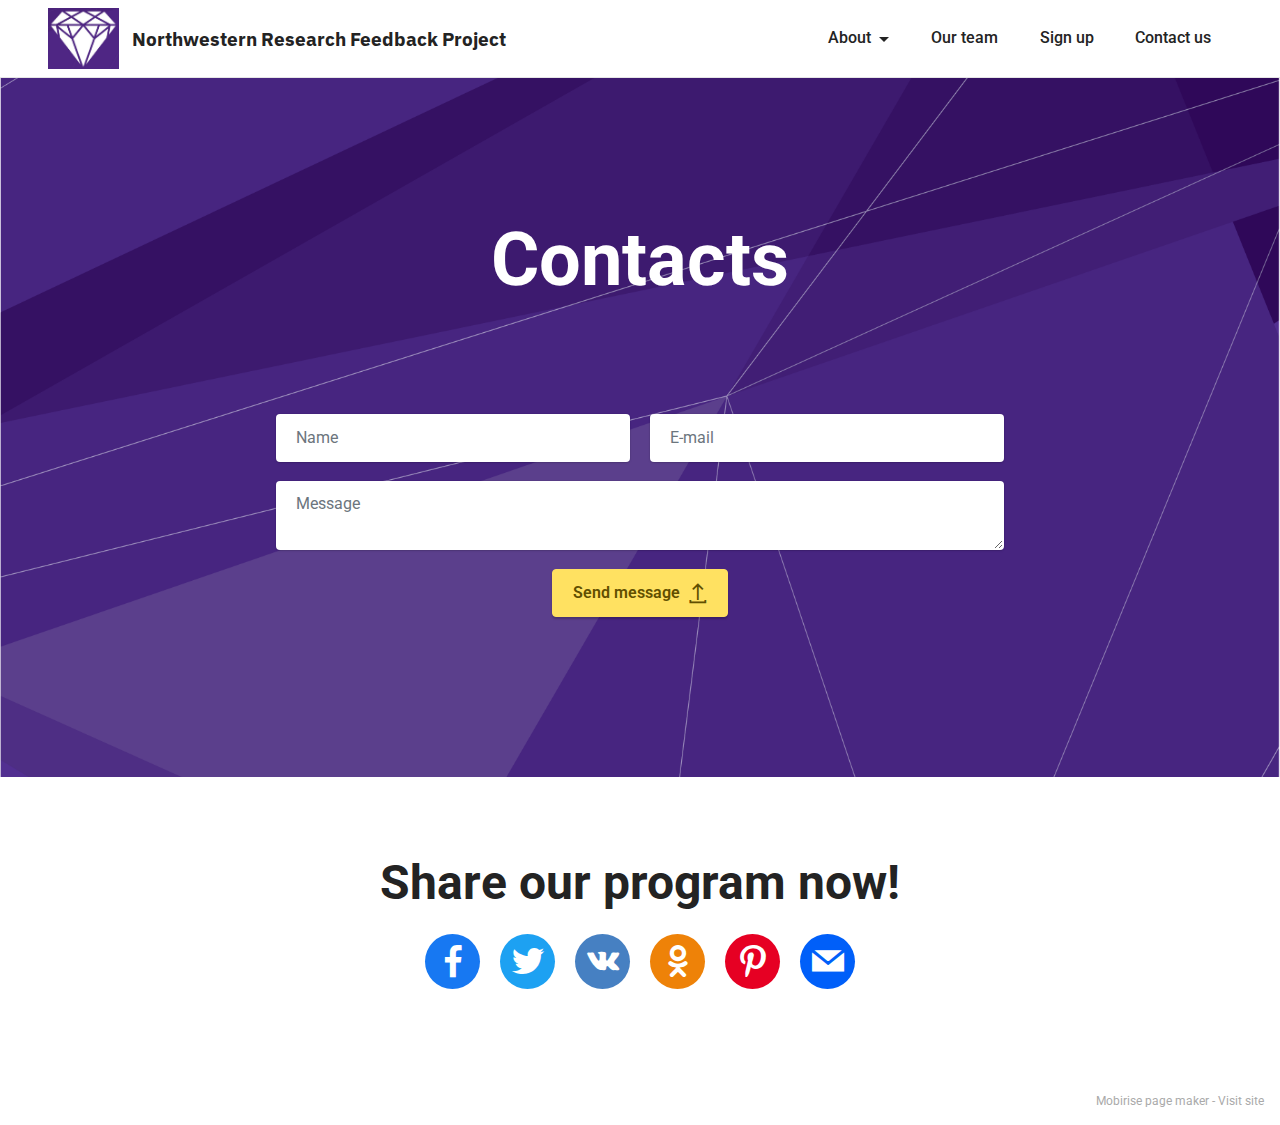
==== contact-us.html @ e2ebeac9 "Add files via upload" ====
<!DOCTYPE html>
<html  >
<head>
  <!-- Site made with Mobirise Website Builder v5.2.0, https://mobirise.com -->
  <meta charset="UTF-8">
  <meta http-equiv="X-UA-Compatible" content="IE=edge">
  <meta name="generator" content="Mobirise v5.2.0, mobirise.com">
  <meta name="viewport" content="width=device-width, initial-scale=1, minimum-scale=1">
  <link rel="shortcut icon" href="assets/images/logo-diamond.001-1.jpeg" type="image/x-icon">
  <meta name="description" content="">
  
  
  <title>Contact us</title>
  <link rel="stylesheet" href="assets/web/assets/mobirise-icons2/mobirise2.css">
  <link rel="stylesheet" href="assets/tether/tether.min.css">
  <link rel="stylesheet" href="assets/bootstrap/css/bootstrap.min.css">
  <link rel="stylesheet" href="assets/bootstrap/css/bootstrap-grid.min.css">
  <link rel="stylesheet" href="assets/bootstrap/css/bootstrap-reboot.min.css">
  <link rel="stylesheet" href="assets/formstyler/jquery.formstyler.css">
  <link rel="stylesheet" href="assets/formstyler/jquery.formstyler.theme.css">
  <link rel="stylesheet" href="assets/datepicker/jquery.datetimepicker.min.css">
  <link rel="stylesheet" href="assets/socicon/css/styles.css">
  <link rel="stylesheet" href="assets/dropdown/css/style.css">
  <link rel="stylesheet" href="assets/theme/css/style.css">
  <link rel="preload" as="style" href="assets/mobirise/css/mbr-additional.css"><link rel="stylesheet" href="assets/mobirise/css/mbr-additional.css" type="text/css">
  
  
  
  
</head>
<body>
  
  <section class="menu cid-sozj3Eqozd" once="menu" id="menu1-1z">
    
    <nav class="navbar navbar-dropdown navbar-fixed-top navbar-expand-lg">
        <div class="container-fluid">
            <div class="navbar-brand">
                <span class="navbar-logo">
                    <a href="https://www.kellogg.northwestern.edu">
                        <img src="assets/images/logo-diamond.001-1.jpeg" alt="Kellogg" style="height: 3.8rem;">
                    </a>
                </span>
                <span class="navbar-caption-wrap"><a class="navbar-caption text-black text-primary display-7" href="index.html">Northwestern Research Feedback Project</a></span>
            </div>
            <button class="navbar-toggler" type="button" data-toggle="collapse" data-target="#navbarSupportedContent" aria-controls="navbarNavAltMarkup" aria-expanded="false" aria-label="Toggle navigation">
                <div class="hamburger">
                    <span></span>
                    <span></span>
                    <span></span>
                    <span></span>
                </div>
            </button>
            <div class="collapse navbar-collapse" id="navbarSupportedContent">
                <ul class="navbar-nav nav-dropdown nav-right" data-app-modern-menu="true"><li class="nav-item dropdown"><a class="nav-link link text-black text-primary dropdown-toggle display-4" href="#" data-toggle="dropdown-submenu" aria-expanded="false">About</a><div class="dropdown-menu"><a class="text-black text-primary dropdown-item display-4" href="index.html#header1-f">Home</a><a class="text-black text-primary dropdown-item display-4" href="index.html#content5-11">Introduction</a><a class="text-black text-primary dropdown-item display-4" href="index.html#tabs1-1y">Process</a><a class="text-black text-primary dropdown-item display-4" href="index.html#tabs1-22">FAQ</a></div></li><li class="nav-item"><a class="nav-link link text-black text-primary display-4" href="our-team.html">Our team</a></li><li class="nav-item"><a class="nav-link link text-black text-primary display-4" href="sign-up.html">Sign up</a></li><li class="nav-item"><a class="nav-link link text-black text-primary display-4" href="contact-us.html">Contact us</a></li></ul>
                
                
            </div>
        </div>
    </nav>

</section>

<section class="form5 cid-soyIowd2Qf" id="form5-1l">
    
    
    <div class="container">
        <div class="mbr-section-head">
            <h3 class="mbr-section-title mbr-fonts-style align-center mb-0 display-1">
                <strong>Contacts</strong><br><strong><br></strong>
            </h3>
            
        </div>
        <div class="row justify-content-center mt-4">
            <div class="col-lg-8 mx-auto mbr-form" data-form-type="formoid">
                <form action="https://mobirise.eu/" method="POST" class="mbr-form form-with-styler" data-form-title="Form Name"><input type="hidden" name="email" data-form-email="true" value="sHZZ9jGYTV1Y4t3qVfKH7u1YfoR6ZoZotSjtbIDBiedDQyZrdEv8utjwn7VPmaROSAnklzRy0eVGuCz77WE2vBfJGl4w+EKoAMxcYiczgdNCw5peE37GXX2g05KUhTSC">
                    <div class="">
                        <div hidden="hidden" data-form-alert="" class="alert alert-success col-12">Thanks for filling out
                            the form!</div>
                        <div hidden="hidden" data-form-alert-danger="" class="alert alert-danger col-12">Oops...! some
                            problem!</div>
                    </div>
                    <div class="dragArea row">
                        <div class="col-md col-sm-12 form-group" data-for="name">
                            <input type="text" name="name" placeholder="Name" data-form-field="name" class="form-control" value="" id="name-form5-1l">
                        </div>
                        <div class="col-md col-sm-12 form-group" data-for="email">
                            <input type="email" name="email" placeholder="E-mail" data-form-field="email" class="form-control" value="" id="email-form5-1l">
                        </div>
                        
                        <div class="col-12 form-group" data-for="textarea">
                            <textarea name="textarea" placeholder="Message" data-form-field="textarea" class="form-control" id="textarea-form5-1l"></textarea>
                        </div>
                        <div class="col-lg-12 col-md-12 col-sm-12 align-center mbr-section-btn"><button type="submit" class="btn btn-warning display-4"><span class="mobi-mbri mobi-mbri-upload mbr-iconfont mbr-iconfont-btn"></span>Send message</button></div>
                    </div>
                </form>
            </div>
        </div>
    </div>
</section>

<section class="social1 cid-soyLeR3JM5" id="share1-1q">
    
    
    

    <div class="container">
        <div class="media-container-row">
            <div class="col-12">
                <h3 class="mbr-section-title mb-3 align-center mbr-fonts-style display-2">
                    <strong>Share our program now!</strong></h3>
                <div>
                    <div class="mbr-social-likes align-center">
                        <span class="btn btn-social socicon-bg-facebook facebook m-2">
                            <i class="socicon socicon-facebook"></i>
                        </span>
                        <span class="btn btn-social twitter socicon-bg-twitter m-2">
                            <i class="socicon socicon-twitter"></i>
                        </span>
                        <span class="btn btn-social vkontakte socicon-bg-vkontakte m-2">
                            <i class="socicon socicon-vkontakte"></i>
                        </span>
                        <span class="btn btn-social odnoklassniki socicon-bg-odnoklassniki m-2">
                            <i class="socicon socicon-odnoklassniki"></i>
                        </span>
                        <span class="btn btn-social pinterest socicon-bg-pinterest m-2">
                            <i class="socicon socicon-pinterest"></i>
                        </span>
                        <span class="btn btn-social mailru socicon-bg-mail m-2">
                            <i class="socicon socicon-mail"></i>
                        </span>
                    </div>
                </div>
            </div>
        </div>
    </div>
</section><section style="background-color: #fff; font-family: -apple-system, BlinkMacSystemFont, 'Segoe UI', 'Roboto', 'Helvetica Neue', Arial, sans-serif; color:#aaa; font-size:12px; padding: 0; align-items: center; display: flex;"><a href="https://mobirise.site/x" style="flex: 1 1; height: 3rem; padding-left: 1rem;"></a><p style="flex: 0 0 auto; margin:0; padding-right:1rem;">Mobirise page maker - <a href="https://mobirise.site/p" style="color:#aaa;">Visit site</a></p></section><script src="assets/web/assets/jquery/jquery.min.js"></script>  <script src="assets/popper/popper.min.js"></script>  <script src="assets/tether/tether.min.js"></script>  <script src="assets/bootstrap/js/bootstrap.min.js"></script>  <script src="assets/smoothscroll/smooth-scroll.js"></script>  <script src="assets/formstyler/jquery.formstyler.js"></script>  <script src="assets/formstyler/jquery.formstyler.min.js"></script>  <script src="assets/datepicker/jquery.datetimepicker.full.js"></script>  <script src="assets/sociallikes/social-likes.js"></script>  <script src="assets/dropdown/js/nav-dropdown.js"></script>  <script src="assets/dropdown/js/navbar-dropdown.js"></script>  <script src="assets/touchswipe/jquery.touch-swipe.min.js"></script>  <script src="assets/theme/js/script.js"></script>  <script src="assets/formoid/formoid.min.js"></script>  
  
  
</body>
</html>
---- assets/web/assets/mobirise-icons2/mobirise2.css ----
@font-face {
  font-family: 'Moririse2';
  font-display: swap;
  src:  url('mobirise2.eot?f2bix4');
  src:  url('mobirise2.eot?f2bix4#iefix') format('embedded-opentype'),
    url('mobirise2.ttf?f2bix4') format('truetype'),
    url('mobirise2.woff?f2bix4') format('woff'),
    url('mobirise2.svg?f2bix4#mobirise2') format('svg');
  font-weight: normal;
  font-style: normal;
}

[class^="mobi-"], [class*=" mobi-"] {
  /* use !important to prevent issues with browser extensions that change fonts */
  font-family: 'Moririse2' !important;
  speak: none;
  font-style: normal;
  font-weight: normal;
  font-variant: normal;
  text-transform: none;
  line-height: 1;

  /* Better Font Rendering =========== */
  -webkit-font-smoothing: antialiased;
  -moz-osx-font-smoothing: grayscale;
}

.mobi-mbri-add-submenu:before {
  content: "\e900";
}
.mobi-mbri-alert:before {
  content: "\e901";
}
.mobi-mbri-align-center:before {
  content: "\e902";
}
.mobi-mbri-align-justify:before {
  content: "\e903";
}
.mobi-mbri-align-left:before {
  content: "\e904";
}
.mobi-mbri-align-right:before {
  content: "\e905";
}
.mobi-mbri-android:before {
  content: "\e906";
}
.mobi-mbri-apple:before {
  content: "\e907";
}
.mobi-mbri-arrow-down:before {
  content: "\e908";
}
.mobi-mbri-arrow-next:before {
  content: "\e909";
}
.mobi-mbri-arrow-prev:before {
  content: "\e90a";
}
.mobi-mbri-arrow-up:before {
  content: "\e90b";
}
.mobi-mbri-bold:before {
  content: "\e90c";
}
.mobi-mbri-bookmark:before {
  content: "\e90d";
}
.mobi-mbri-bootstrap:before {
  content: "\e90e";
}
.mobi-mbri-briefcase:before {
  content: "\e90f";
}
.mobi-mbri-browse:before {
  content: "\e910";
}
.mobi-mbri-bulleted-list:before {
  content: "\e911";
}
.mobi-mbri-calendar:before {
  content: "\e912";
}
.mobi-mbri-camera:before {
  content: "\e913";
}
.mobi-mbri-cart-add:before {
  content: "\e914";
}
.mobi-mbri-cart-full:before {
  content: "\e915";
}
.mobi-mbri-cash:before {
  content: "\e916";
}
.mobi-mbri-change-style:before {
  content: "\e917";
}
.mobi-mbri-chat:before {
  content: "\e918";
}
.mobi-mbri-clock:before {
  content: "\e919";
}
.mobi-mbri-close:before {
  content: "\e91a";
}
.mobi-mbri-cloud:before {
  content: "\e91b";
}
.mobi-mbri-code:before {
  content: "\e91c";
}
.mobi-mbri-contact-form:before {
  content: "\e91d";
}
.mobi-mbri-credit-card:before {
  content: "\e91e";
}
.mobi-mbri-cursor-click:before {
  content: "\e91f";
}
.mobi-mbri-cust-feedback:before {
  content: "\e920";
}
.mobi-mbri-database:before {
  content: "\e921";
}
.mobi-mbri-delivery:before {
  content: "\e922";
}
.mobi-mbri-desktop:before {
  content: "\e923";
}
.mobi-mbri-devices:before {
  content: "\e924";
}
.mobi-mbri-down:before {
  content: "\e925";
}
.mobi-mbri-download-2:before {
  content: "\e926";
}
.mobi-mbri-download:before {
  content: "\e927";
}
.mobi-mbri-drag-n-drop-2:before {
  content: "\e928";
}
.mobi-mbri-drag-n-drop:before {
  content: "\e929";
}
.mobi-mbri-edit-2:before {
  content: "\e92a";
}
.mobi-mbri-edit:before {
  content: "\e92b";
}
.mobi-mbri-error:before {
  content: "\e92c";
}
.mobi-mbri-extension:before {
  content: "\e92d";
}
.mobi-mbri-features:before {
  content: "\e92e";
}
.mobi-mbri-file:before {
  content: "\e92f";
}
.mobi-mbri-flag:before {
  content: "\e930";
}
.mobi-mbri-folder:before {
  content: "\e931";
}
.mobi-mbri-gift:before {
  content: "\e932";
}
.mobi-mbri-github:before {
  content: "\e933";
}
.mobi-mbri-globe-2:before {
  content: "\e934";
}
.mobi-mbri-globe:before {
  content: "\e935";
}
.mobi-mbri-growing-chart:before {
  content: "\e936";
}
.mobi-mbri-hearth:before {
  content: "\e937";
}
.mobi-mbri-help:before {
  content: "\e938";
}
.mobi-mbri-home:before {
  content: "\e939";
}
.mobi-mbri-hot-cup:before {
  content: "\e93a";
}
.mobi-mbri-idea:before {
  content: "\e93b";
}
.mobi-mbri-image-gallery:before {
  content: "\e93c";
}
.mobi-mbri-image-slider:before {
  content: "\e93d";
}
.mobi-mbri-info:before {
  content: "\e93e";
}
.mobi-mbri-italic:before {
  content: "\e93f";
}
.mobi-mbri-key:before {
  content: "\e940";
}
.mobi-mbri-laptop:before {
  content: "\e941";
}
.mobi-mbri-layers:before {
  content: "\e942";
}
.mobi-mbri-left-right:before {
  content: "\e943";
}
.mobi-mbri-left:before {
  content: "\e944";
}
.mobi-mbri-letter:before {
  content: "\e945";
}
.mobi-mbri-like:before {
  content: "\e946";
}
.mobi-mbri-link:before {
  content: "\e947";
}
.mobi-mbri-lock:before {
  content: "\e948";
}
.mobi-mbri-login:before {
  content: "\e949";
}
.mobi-mbri-logout:before {
  content: "\e94a";
}
.mobi-mbri-magic-stick:before {
  content: "\e94b";
}
.mobi-mbri-map-pin:before {
  content: "\e94c";
}
.mobi-mbri-menu:before {
  content: "\e94d";
}
.mobi-mbri-mobile-2:before {
  content: "\e94e";
}
.mobi-mbri-mobile-horizontal:before {
  content: "\e94f";
}
.mobi-mbri-mobile:before {
  content: "\e950";
}
.mobi-mbri-mobirise:before {
  content: "\e951";
}
.mobi-mbri-more-horizontal:before {
  content: "\e952";
}
.mobi-mbri-more-vertical:before {
  content: "\e953";
}
.mobi-mbri-music:before {
  content: "\e954";
}
.mobi-mbri-new-file:before {
  content: "\e955";
}
.mobi-mbri-numbered-list:before {
  content: "\e956";
}
.mobi-mbri-opened-folder:before {
  content: "\e957";
}
.mobi-mbri-pages:before {
  content: "\e958";
}
.mobi-mbri-paper-plane:before {
  content: "\e959";
}
.mobi-mbri-paperclip:before {
  content: "\e95a";
}
.mobi-mbri-phone:before {
  content: "\e95b";
}
.mobi-mbri-photo:before {
  content: "\e95c";
}
.mobi-mbri-photos:before {
  content: "\e95d";
}
.mobi-mbri-pin:before {
  content: "\e95e";
}
.mobi-mbri-play:before {
  content: "\e95f";
}
.mobi-mbri-plus:before {
  content: "\e960";
}
.mobi-mbri-preview:before {
  content: "\e961";
}
.mobi-mbri-print:before {
  content: "\e962";
}
.mobi-mbri-protect:before {
  content: "\e963";
}
.mobi-mbri-question:before {
  content: "\e964";
}
.mobi-mbri-quote-left:before {
  content: "\e965";
}
.mobi-mbri-quote-right:before {
  content: "\e966";
}
.mobi-mbri-redo:before {
  content: "\e967";
}
.mobi-mbri-refresh:before {
  content: "\e968";
}
.mobi-mbri-responsive-2:before {
  content: "\e969";
}
.mobi-mbri-responsive:before {
  content: "\e96a";
}
.mobi-mbri-right:before {
  content: "\e96b";
}
.mobi-mbri-rocket:before {
  content: "\e96c";
}
.mobi-mbri-sad-face:before {
  content: "\e96d";
}
.mobi-mbri-sale:before {
  content: "\e96e";
}
.mobi-mbri-save:before {
  content: "\e96f";
}
.mobi-mbri-search:before {
  content: "\e970";
}
.mobi-mbri-setting-2:before {
  content: "\e971";
}
.mobi-mbri-setting-3:before {
  content: "\e972";
}
.mobi-mbri-setting:before {
  content: "\e973";
}
.mobi-mbri-share:before {
  content: "\e974";
}
.mobi-mbri-shopping-bag:before {
  content: "\e975";
}
.mobi-mbri-shopping-basket:before {
  content: "\e976";
}
.mobi-mbri-shopping-cart:before {
  content: "\e977";
}
.mobi-mbri-sites:before {
  content: "\e978";
}
.mobi-mbri-smile-face:before {
  content: "\e979";
}
.mobi-mbri-speed:before {
  content: "\e97a";
}
.mobi-mbri-star:before {
  content: "\e97b";
}
.mobi-mbri-success:before {
  content: "\e97c";
}
.mobi-mbri-sun:before {
  content: "\e97d";
}
.mobi-mbri-sun2:before {
  content: "\e97e";
}
.mobi-mbri-tablet-vertical:before {
  content: "\e97f";
}
.mobi-mbri-tablet:before {
  content: "\e980";
}
.mobi-mbri-target:before {
  content: "\e981";
}
.mobi-mbri-timer:before {
  content: "\e982";
}
.mobi-mbri-to-ftp:before {
  content: "\e983";
}
.mobi-mbri-to-local-drive:before {
  content: "\e984";
}
.mobi-mbri-touch-swipe:before {
  content: "\e985";
}
.mobi-mbri-touch:before {
  content: "\e986";
}
.mobi-mbri-trash:before {
  content: "\e987";
}
.mobi-mbri-underline:before {
  content: "\e988";
}
.mobi-mbri-undo:before {
  content: "\e989";
}
.mobi-mbri-unlink:before {
  content: "\e98a";
}
.mobi-mbri-unlock:before {
  content: "\e98b";
}
.mobi-mbri-up-down:before {
  content: "\e98c";
}
.mobi-mbri-up:before {
  content: "\e98d";
}
.mobi-mbri-update:before {
  content: "\e98e";
}
.mobi-mbri-upload-2:before {
  content: "\e98f";
}
.mobi-mbri-upload:before {
  content: "\e990";
}
.mobi-mbri-user-2:before {
  content: "\e991";
}
.mobi-mbri-user:before {
  content: "\e992";
}
.mobi-mbri-users:before {
  content: "\e993";
}
.mobi-mbri-video-play:before {
  content: "\e994";
}
.mobi-mbri-video:before {
  content: "\e995";
}
.mobi-mbri-watch:before {
  content: "\e996";
}
.mobi-mbri-website-theme-2:before {
  content: "\e997";
}
.mobi-mbri-website-theme:before {
  content: "\e998";
}
.mobi-mbri-wifi:before {
  content: "\e999";
}
.mobi-mbri-windows:before {
  content: "\e99a";
}
.mobi-mbri-zoom-in:before {
  content: "\e99b";
}
.mobi-mbri-zoom-out:before {
  content: "\e99c";
}
---- assets/socicon/css/styles.css ----
@charset "UTF-8";

@font-face {
  font-family: 'Socicon';
  src:  url('../fonts/socicon.eot');
  src:  url('../fonts/socicon.eot?#iefix') format('embedded-opentype'),
    url('../fonts/socicon.woff2') format('woff2'),
    url('../fonts/socicon.ttf') format('truetype'),
    url('../fonts/socicon.woff') format('woff'),
    url('../fonts/socicon.svg#socicon') format('svg');
  font-weight: normal;
  font-style: normal;
}

[data-icon]:before {
  font-family: "socicon" !important;
  content: attr(data-icon);
  font-style: normal !important;
  font-weight: normal !important;
  font-variant: normal !important;
  text-transform: none !important;
  speak: none;
  line-height: 1;
  -webkit-font-smoothing: antialiased;
  -moz-osx-font-smoothing: grayscale;
}

[class^="socicon-"], [class*=" socicon-"] {
  /* use !important to prevent issues with browser extensions that change fonts */
  font-family: 'Socicon' !important;
  speak: none;
  font-style: normal;
  font-weight: normal;
  font-variant: normal;
  text-transform: none;
  line-height: 1;

  /* Better Font Rendering =========== */
  -webkit-font-smoothing: antialiased;
  -moz-osx-font-smoothing: grayscale;
}

.socicon-eitaa:before {
  content: "\e97c";
}
.socicon-soroush:before {
  content: "\e97d";
}
.socicon-bale:before {
  content: "\e97e";
}
.socicon-zazzle:before {
  content: "\e97b";
}
.socicon-society6:before {
  content: "\e97a";
}
.socicon-redbubble:before {
  content: "\e979";
}
.socicon-avvo:before {
  content: "\e978";
}
.socicon-stitcher:before {
  content: "\e977";
}
.socicon-googlehangouts:before {
  content: "\e974";
}
.socicon-dlive:before {
  content: "\e975";
}
.socicon-vsco:before {
  content: "\e976";
}
.socicon-flipboard:before {
  content: "\e973";
}
.socicon-ubuntu:before {
  content: "\e958";
}
.socicon-artstation:before {
  content: "\e959";
}
.socicon-invision:before {
  content: "\e95a";
}
.socicon-torial:before {
  content: "\e95b";
}
.socicon-collectorz:before {
  content: "\e95c";
}
.socicon-seenthis:before {
  content: "\e95d";
}
.socicon-googleplaymusic:before {
  content: "\e95e";
}
.socicon-debian:before {
  content: "\e95f";
}
.socicon-filmfreeway:before {
  content: "\e960";
}
.socicon-gnome:before {
  content: "\e961";
}
.socicon-itchio:before {
  content: "\e962";
}
.socicon-jamendo:before {
  content: "\e963";
}
.socicon-mix:before {
  content: "\e964";
}
.socicon-sharepoint:before {
  content: "\e965";
}
.socicon-tinder:before {
  content: "\e966";
}
.socicon-windguru:before {
  content: "\e967";
}
.socicon-cdbaby:before {
  content: "\e968";
}
.socicon-elementaryos:before {
  content: "\e969";
}
.socicon-stage32:before {
  content: "\e96a";
}
.socicon-tiktok:before {
  content: "\e96b";
}
.socicon-gitter:before {
  content: "\e96c";
}
.socicon-letterboxd:before {
  content: "\e96d";
}
.socicon-threema:before {
  content: "\e96e";
}
.socicon-splice:before {
  content: "\e96f";
}
.socicon-metapop:before {
  content: "\e970";
}
.socicon-naver:before {
  content: "\e971";
}
.socicon-remote:before {
  content: "\e972";
}
.socicon-internet:before {
  content: "\e957";
}
.socicon-moddb:before {
  content: "\e94b";
}
.socicon-indiedb:before {
  content: "\e94c";
}
.socicon-traxsource:before {
  content: "\e94d";
}
.socicon-gamefor:before {
  content: "\e94e";
}
.socicon-pixiv:before {
  content: "\e94f";
}
.socicon-myanimelist:before {
  content: "\e950";
}
.socicon-blackberry:before {
  content: "\e951";
}
.socicon-wickr:before {
  content: "\e952";
}
.socicon-spip:before {
  content: "\e953";
}
.socicon-napster:before {
  content: "\e954";
}
.socicon-beatport:before {
  content: "\e955";
}
.socicon-hackerone:before {
  content: "\e956";
}
.socicon-hackernews:before {
  content: "\e946";
}
.socicon-smashwords:before {
  content: "\e947";
}
.socicon-kobo:before {
  content: "\e948";
}
.socicon-bookbub:before {
  content: "\e949";
}
.socicon-mailru:before {
  content: "\e94a";
}
.socicon-gitlab:before {
  content: "\e945";
}
.socicon-instructables:before {
  content: "\e944";
}
.socicon-portfolio:before {
  content: "\e943";
}
.socicon-codered:before {
  content: "\e940";
}
.socicon-origin:before {
  content: "\e941";
}
.socicon-nextdoor:before {
  content: "\e942";
}
.socicon-udemy:before {
  content: "\e93f";
}
.socicon-livemaster:before {
  content: "\e93e";
}
.socicon-crunchbase:before {
  content: "\e93b";
}
.socicon-homefy:before {
  content: "\e93c";
}
.socicon-calendly:before {
  content: "\e93d";
}
.socicon-realtor:before {
  content: "\e90f";
}
.socicon-tidal:before {
  content: "\e910";
}
.socicon-qobuz:before {
  content: "\e911";
}
.socicon-natgeo:before {
  content: "\e912";
}
.socicon-mastodon:before {
  content: "\e913";
}
.socicon-unsplash:before {
  content: "\e914";
}
.socicon-homeadvisor:before {
  content: "\e915";
}
.socicon-angieslist:before {
  content: "\e916";
}
.socicon-codepen:before {
  content: "\e917";
}
.socicon-slack:before {
  content: "\e918";
}
.socicon-openaigym:before {
  content: "\e919";
}
.socicon-logmein:before {
  content: "\e91a";
}
.socicon-fiverr:before {
  content: "\e91b";
}
.socicon-gotomeeting:before {
  content: "\e91c";
}
.socicon-aliexpress:before {
  content: "\e91d";
}
.socicon-guru:before {
  content: "\e91e";
}
.socicon-appstore:before {
  content: "\e91f";
}
.socicon-homes:before {
  content: "\e920";
}
.socicon-zoom:before {
  content: "\e921";
}
.socicon-alibaba:before {
  content: "\e922";
}
.socicon-craigslist:before {
  content: "\e923";
}
.socicon-wix:before {
  content: "\e924";
}
.socicon-redfin:before {
  content: "\e925";
}
.socicon-googlecalendar:before {
  content: "\e926";
}
.socicon-shopify:before {
  content: "\e927";
}
.socicon-freelancer:before {
  content: "\e928";
}
.socicon-seedrs:before {
  content: "\e929";
}
.socicon-bing:before {
  content: "\e92a";
}
.socicon-doodle:before {
  content: "\e92b";
}
.socicon-bonanza:before {
  content: "\e92c";
}
.socicon-squarespace:before {
  content: "\e92d";
}
.socicon-toptal:before {
  content: "\e92e";
}
.socicon-gust:before {
  content: "\e92f";
}
.socicon-ask:before {
  content: "\e930";
}
.socicon-trulia:before {
  content: "\e931";
}
.socicon-loomly:before {
  content: "\e932";
}
.socicon-ghost:before {
  content: "\e933";
}
.socicon-upwork:before {
  content: "\e934";
}
.socicon-fundable:before {
  content: "\e935";
}
.socicon-booking:before {
  content: "\e936";
}
.socicon-googlemaps:before {
  content: "\e937";
}
.socicon-zillow:before {
  content: "\e938";
}
.socicon-niconico:before {
  content: "\e939";
}
.socicon-toneden:before {
  content: "\e93a";
}
.socicon-augment:before {
  content: "\e908";
}
.socicon-bitbucket:before {
  content: "\e909";
}
.socicon-fyuse:before {
  content: "\e90a";
}
.socicon-yt-gaming:before {
  content: "\e90b";
}
.socicon-sketchfab:before {
  content: "\e90c";
}
.socicon-mobcrush:before {
  content: "\e90d";
}
.socicon-microsoft:before {
  content: "\e90e";
}
.socicon-pandora:before {
  content: "\e907";
}
.socicon-messenger:before {
  content: "\e906";
}
.socicon-gamewisp:before {
  content: "\e905";
}
.socicon-bloglovin:before {
  content: "\e904";
}
.socicon-tunein:before {
  content: "\e903";
}
.socicon-gamejolt:before {
  content: "\e901";
}
.socicon-trello:before {
  content: "\e902";
}
.socicon-spreadshirt:before {
  content: "\e900";
}
.socicon-500px:before {
  content: "\e000";
}
.socicon-8tracks:before {
  content: "\e001";
}
.socicon-airbnb:before {
  content: "\e002";
}
.socicon-alliance:before {
  content: "\e003";
}
.socicon-amazon:before {
  content: "\e004";
}
.socicon-amplement:before {
  content: "\e005";
}
.socicon-android:before {
  content: "\e006";
}
.socicon-angellist:before {
  content: "\e007";
}
.socicon-apple:before {
  content: "\e008";
}
.socicon-appnet:before {
  content: "\e009";
}
.socicon-baidu:before {
  content: "\e00a";
}
.socicon-bandcamp:before {
  content: "\e00b";
}
.socicon-battlenet:before {
  content: "\e00c";
}
.socicon-mixer:before {
  content: "\e00d";
}
.socicon-bebee:before {
  content: "\e00e";
}
.socicon-bebo:before {
  content: "\e00f";
}
.socicon-behance:before {
  content: "\e010";
}
.socicon-blizzard:before {
  content: "\e011";
}
.socicon-blogger:before {
  content: "\e012";
}
.socicon-buffer:before {
  content: "\e013";
}
.socicon-chrome:before {
  content: "\e014";
}
.socicon-coderwall:before {
  content: "\e015";
}
.socicon-curse:before {
  content: "\e016";
}
.socicon-dailymotion:before {
  content: "\e017";
}
.socicon-deezer:before {
  content: "\e018";
}
.socicon-delicious:before {
  content: "\e019";
}
.socicon-deviantart:before {
  content: "\e01a";
}
.socicon-diablo:before {
  content: "\e01b";
}
.socicon-digg:before {
  content: "\e01c";
}
.socicon-discord:before {
  content: "\e01d";
}
.socicon-disqus:before {
  content: "\e01e";
}
.socicon-douban:before {
  content: "\e01f";
}
.socicon-draugiem:before {
  content: "\e020";
}
.socicon-dribbble:before {
  content: "\e021";
}
.socicon-drupal:before {
  content: "\e022";
}
.socicon-ebay:before {
  content: "\e023";
}
.socicon-ello:before {
  content: "\e024";
}
.socicon-endomodo:before {
  content: "\e025";
}
.socicon-envato:before {
  content: "\e026";
}
.socicon-etsy:before {
  content: "\e027";
}
.socicon-facebook:before {
  content: "\e028";
}
.socicon-feedburner:before {
  content: "\e029";
}
.socicon-filmweb:before {
  content: "\e02a";
}
.socicon-firefox:before {
  content: "\e02b";
}
.socicon-flattr:before {
  content: "\e02c";
}
.socicon-flickr:before {
  content: "\e02d";
}
.socicon-formulr:before {
  content: "\e02e";
}
.socicon-forrst:before {
  content: "\e02f";
}
.socicon-foursquare:before {
  content: "\e030";
}
.socicon-friendfeed:before {
  content: "\e031";
}
.socicon-github:before {
  content: "\e032";
}
.socicon-goodreads:before {
  content: "\e033";
}
.socicon-google:before {
  content: "\e034";
}
.socicon-googlescholar:before {
  content: "\e035";
}
.socicon-googlegroups:before {
  content: "\e036";
}
.socicon-googlephotos:before {
  content: "\e037";
}
.socicon-googleplus:before {
  content: "\e038";
}
.socicon-grooveshark:before {
  content: "\e039";
}
.socicon-hackerrank:before {
  content: "\e03a";
}
.socicon-hearthstone:before {
  content: "\e03b";
}
.socicon-hellocoton:before {
  content: "\e03c";
}
.socicon-heroes:before {
  content: "\e03d";
}
.socicon-smashcast:before {
  content: "\e03e";
}
.socicon-horde:before {
  content: "\e03f";
}
.socicon-houzz:before {
  content: "\e040";
}
.socicon-icq:before {
  content: "\e041";
}
.socicon-identica:before {
  content: "\e042";
}
.socicon-imdb:before {
  content: "\e043";
}
.socicon-instagram:before {
  content: "\e044";
}
.socicon-issuu:before {
  content: "\e045";
}
.socicon-istock:before {
  content: "\e046";
}
.socicon-itunes:before {
  content: "\e047";
}
.socicon-keybase:before {
  content: "\e048";
}
.socicon-lanyrd:before {
  content: "\e049";
}
.socicon-lastfm:before {
  content: "\e04a";
}
.socicon-line:before {
  content: "\e04b";
}
.socicon-linkedin:before {
  content: "\e04c";
}
.socicon-livejournal:before {
  content: "\e04d";
}
.socicon-lyft:before {
  content: "\e04e";
}
.socicon-macos:before {
  content: "\e04f";
}
.socicon-mail:before {
  content: "\e050";
}
.socicon-medium:before {
  content: "\e051";
}
.socicon-meetup:before {
  content: "\e052";
}
.socicon-mixcloud:before {
  content: "\e053";
}
.socicon-modelmayhem:before {
  content: "\e054";
}
.socicon-mumble:before {
  content: "\e055";
}
.socicon-myspace:before {
  content: "\e056";
}
.socicon-newsvine:before {
  content: "\e057";
}
.socicon-nintendo:before {
  content: "\e058";
}
.socicon-npm:before {
  content: "\e059";
}
.socicon-odnoklassniki:before {
  content: "\e05a";
}
.socicon-openid:before {
  content: "\e05b";
}
.socicon-opera:before {
  content: "\e05c";
}
.socicon-outlook:before {
  content: "\e05d";
}
.socicon-overwatch:before {
  content: "\e05e";
}
.socicon-patreon:before {
  content: "\e05f";
}
.socicon-paypal:before {
  content: "\e060";
}
.socicon-periscope:before {
  content: "\e061";
}
.socicon-persona:before {
  content: "\e062";
}
.socicon-pinterest:before {
  content: "\e063";
}
.socicon-play:before {
  content: "\e064";
}
.socicon-player:before {
  content: "\e065";
}
.socicon-playstation:before {
  content: "\e066";
}
.socicon-pocket:before {
  content: "\e067";
}
.socicon-qq:before {
  content: "\e068";
}
.socicon-quora:before {
  content: "\e069";
}
.socicon-raidcall:before {
  content: "\e06a";
}
.socicon-ravelry:before {
  content: "\e06b";
}
.socicon-reddit:before {
  content: "\e06c";
}
.socicon-renren:before {
  content: "\e06d";
}
.socicon-researchgate:before {
  content: "\e06e";
}
.socicon-residentadvisor:before {
  content: "\e06f";
}
.socicon-reverbnation:before {
  content: "\e070";
}
.socicon-rss:before {
  content: "\e071";
}
.socicon-sharethis:before {
  content: "\e072";
}
.socicon-skype:before {
  content: "\e073";
}
.socicon-slideshare:before {
  content: "\e074";
}
.socicon-smugmug:before {
  content: "\e075";
}
.socicon-snapchat:before {
  content: "\e076";
}
.socicon-songkick:before {
  content: "\e077";
}
.socicon-soundcloud:before {
  content: "\e078";
}
.socicon-spotify:before {
  content: "\e079";
}
.socicon-stackexchange:before {
  content: "\e07a";
}
.socicon-stackoverflow:before {
  content: "\e07b";
}
.socicon-starcraft:before {
  content: "\e07c";
}
.socicon-stayfriends:before {
  content: "\e07d";
}
.socicon-steam:before {
  content: "\e07e";
}
.socicon-storehouse:before {
  content: "\e07f";
}
.socicon-strava:before {
  content: "\e080";
}
.socicon-streamjar:before {
  content: "\e081";
}
.socicon-stumbleupon:before {
  content: "\e082";
}
.socicon-swarm:before {
  content: "\e083";
}
.socicon-teamspeak:before {
  content: "\e084";
}
.socicon-teamviewer:before {
  content: "\e085";
}
.socicon-technorati:before {
  content: "\e086";
}
.socicon-telegram:before {
  content: "\e087";
}
.socicon-tripadvisor:before {
  content: "\e088";
}
.socicon-tripit:before {
  content: "\e089";
}
.socicon-triplej:before {
  content: "\e08a";
}
.socicon-tumblr:before {
  content: "\e08b";
}
.socicon-twitch:before {
  content: "\e08c";
}
.socicon-twitter:before {
  content: "\e08d";
}
.socicon-uber:before {
  content: "\e08e";
}
.socicon-ventrilo:before {
  content: "\e08f";
}
.socicon-viadeo:before {
  content: "\e090";
}
.socicon-viber:before {
  content: "\e091";
}
.socicon-viewbug:before {
  content: "\e092";
}
.socicon-vimeo:before {
  content: "\e093";
}
.socicon-vine:before {
  content: "\e094";
}
.socicon-vkontakte:before {
  content: "\e095";
}
.socicon-warcraft:before {
  content: "\e096";
}
.socicon-wechat:before {
  content: "\e097";
}
.socicon-weibo:before {
  content: "\e098";
}
.socicon-whatsapp:before {
  content: "\e099";
}
.socicon-wikipedia:before {
  content: "\e09a";
}
.socicon-windows:before {
  content: "\e09b";
}
.socicon-wordpress:before {
  content: "\e09c";
}
.socicon-wykop:before {
  content: "\e09d";
}
.socicon-xbox:before {
  content: "\e09e";
}
.socicon-xing:before {
  content: "\e09f";
}
.socicon-yahoo:before {
  content: "\e0a0";
}
.socicon-yammer:before {
  content: "\e0a1";
}
.socicon-yandex:before {
  content: "\e0a2";
}
.socicon-yelp:before {
  content: "\e0a3";
}
.socicon-younow:before {
  content: "\e0a4";
}
.socicon-youtube:before {
  content: "\e0a5";
}
.socicon-zapier:before {
  content: "\e0a6";
}
.socicon-zerply:before {
  content: "\e0a7";
}
.socicon-zomato:before {
  content: "\e0a8";
}
.socicon-zynga:before {
  content: "\e0a9";
}
---- assets/dropdown/css/style.css ----
.navbar-dropdown {
  left: 0;
  padding: 0;
  position: absolute;
  right: 0;
  top: 0;
  transition: all 0.45s ease;
  z-index: 1030;
  background: #282828; }
  .navbar-dropdown .navbar-logo {
    margin-right: 0.8rem;
    transition: margin 0.3s ease-in-out;
    vertical-align: middle; }
    .navbar-dropdown .navbar-logo img {
      height: 3.125rem;
      transition: all 0.3s ease-in-out; }
    .navbar-dropdown .navbar-logo.mbr-iconfont {
      font-size: 3.125rem;
      line-height: 3.125rem; }
  .navbar-dropdown .navbar-caption {
    font-weight: 700;
    white-space: normal;
    vertical-align: -4px;
    line-height: 3.125rem !important; }
    .navbar-dropdown .navbar-caption, .navbar-dropdown .navbar-caption:hover {
      color: inherit;
      text-decoration: none; }
  .navbar-dropdown .mbr-iconfont + .navbar-caption {
    vertical-align: -1px; }
  .navbar-dropdown.navbar-fixed-top {
    position: fixed; }
  .navbar-dropdown .navbar-brand span {
    vertical-align: -4px; }
  .navbar-dropdown.bg-color.transparent {
    background: none; }
  .navbar-dropdown.navbar-short .navbar-brand {
    padding: 0.625rem 0; }
    .navbar-dropdown.navbar-short .navbar-brand span {
      vertical-align: -1px; }
  .navbar-dropdown.navbar-short .navbar-caption {
    line-height: 2.375rem !important;
    vertical-align: -2px; }
  .navbar-dropdown.navbar-short .navbar-logo {
    margin-right: 0.5rem; }
    .navbar-dropdown.navbar-short .navbar-logo img {
      height: 2.375rem; }
    .navbar-dropdown.navbar-short .navbar-logo.mbr-iconfont {
      font-size: 2.375rem;
      line-height: 2.375rem; }
  .navbar-dropdown.navbar-short .mbr-table-cell {
    height: 3.625rem; }
  .navbar-dropdown .navbar-close {
    left: 0.6875rem;
    position: fixed;
    top: 0.75rem;
    z-index: 1000; }
  .navbar-dropdown .hamburger-icon {
    content: "";
    display: inline-block;
    vertical-align: middle;
    width: 16px;
    -webkit-box-shadow: 0 -6px 0 1px #282828,0 0 0 1px #282828,0 6px 0 1px #282828;
    -moz-box-shadow: 0 -6px 0 1px #282828,0 0 0 1px #282828,0 6px 0 1px #282828;
    box-shadow: 0 -6px 0 1px #282828,0 0 0 1px #282828,0 6px 0 1px #282828; }

.dropdown-menu .dropdown-toggle[data-toggle="dropdown-submenu"]::after {
  border-bottom: 0.35em solid transparent;
  border-left: 0.35em solid;
  border-right: 0;
  border-top: 0.35em solid transparent;
  margin-left: 0.3rem; }

.dropdown-menu .dropdown-item:focus {
  outline: 0; }

.nav-dropdown {
  font-size: 0.75rem;
  font-weight: 500;
  height: auto !important; }
  .nav-dropdown .nav-btn {
    padding-left: 1rem; }
  .nav-dropdown .link {
    margin: .667em 1.667em;
    font-weight: 500;
    padding: 0;
    transition: color .2s ease-in-out; }
    .nav-dropdown .link.dropdown-toggle {
      margin-right: 2.583em; }
      .nav-dropdown .link.dropdown-toggle::after {
        margin-left: .25rem;
        border-top: 0.35em solid;
        border-right: 0.35em solid transparent;
        border-left: 0.35em solid transparent;
        border-bottom: 0; }
      .nav-dropdown .link.dropdown-toggle[aria-expanded="true"] {
        margin: 0;
        padding: 0.667em 3.263em  0.667em 1.667em; }
  .nav-dropdown .link::after,
  .nav-dropdown .dropdown-item::after {
    color: inherit; }
  .nav-dropdown .btn {
    font-size: 0.75rem;
    font-weight: 700;
    letter-spacing: 0;
    margin-bottom: 0;
    padding-left: 1.25rem;
    padding-right: 1.25rem; }
  .nav-dropdown .dropdown-menu {
    border-radius: 0;
    border: 0;
    left: 0;
    margin: 0;
    padding-bottom: 1.25rem;
    padding-top: 1.25rem;
    position: relative; }
  .nav-dropdown .dropdown-submenu {
    margin-left: 0.125rem;
    top: 0; }
  .nav-dropdown .dropdown-item {
    font-weight: 500;
    line-height: 2;
    padding: 0.3846em 4.615em 0.3846em 1.5385em;
    position: relative;
    transition: color .2s ease-in-out, background-color .2s ease-in-out; }
    .nav-dropdown .dropdown-item::after {
      margin-top: -0.3077em;
      position: absolute;
      right: 1.1538em;
      top: 50%; }
    .nav-dropdown .dropdown-item:focus, .nav-dropdown .dropdown-item:hover {
      background: none; }

@media (max-width: 767px) {
  .nav-dropdown.navbar-toggleable-sm {
    bottom: 0;
    display: none;
    left: 0;
    overflow-x: hidden;
    position: fixed;
    top: 0;
    transform: translateX(-100%);
    -ms-transform: translateX(-100%);
    -webkit-transform: translateX(-100%);
    width: 18.75rem;
    z-index: 999; } }
.nav-dropdown.navbar-toggleable-xl {
  bottom: 0;
  display: none;
  left: 0;
  overflow-x: hidden;
  position: fixed;
  top: 0;
  transform: translateX(-100%);
  -ms-transform: translateX(-100%);
  -webkit-transform: translateX(-100%);
  width: 18.75rem;
  z-index: 999; }

.nav-dropdown-sm {
  display: block !important;
  overflow-x: hidden;
  overflow: auto;
  padding-top: 3.875rem; }
  .nav-dropdown-sm::after {
    content: "";
    display: block;
    height: 3rem;
    width: 100%; }
  .nav-dropdown-sm.collapse.in ~ .navbar-close {
    display: block !important; }
  .nav-dropdown-sm.collapsing, .nav-dropdown-sm.collapse.in {
    transform: translateX(0);
    -ms-transform: translateX(0);
    -webkit-transform: translateX(0);
    transition: all 0.25s ease-out;
    -webkit-transition: all 0.25s ease-out;
    background: #282828; }
  .nav-dropdown-sm.collapsing[aria-expanded="false"] {
    transform: translateX(-100%);
    -ms-transform: translateX(-100%);
    -webkit-transform: translateX(-100%); }
  .nav-dropdown-sm .nav-item {
    display: block;
    margin-left: 0 !important;
    padding-left: 0; }
  .nav-dropdown-sm .link,
  .nav-dropdown-sm .dropdown-item {
    border-top: 1px dotted rgba(255, 255, 255, 0.1);
    font-size: 0.8125rem;
    line-height: 1.6;
    margin: 0 !important;
    padding: 0.875rem 2.4rem 0.875rem 1.5625rem !important;
    position: relative;
    white-space: normal; }
    .nav-dropdown-sm .link:focus, .nav-dropdown-sm .link:hover,
    .nav-dropdown-sm .dropdown-item:focus,
    .nav-dropdown-sm .dropdown-item:hover {
      background: rgba(0, 0, 0, 0.2) !important;
      color: #c0a375; }
  .nav-dropdown-sm .nav-btn {
    position: relative;
    padding: 1.5625rem 1.5625rem 0 1.5625rem; }
    .nav-dropdown-sm .nav-btn::before {
      border-top: 1px dotted rgba(255, 255, 255, 0.1);
      content: "";
      left: 0;
      position: absolute;
      top: 0;
      width: 100%; }
    .nav-dropdown-sm .nav-btn + .nav-btn {
      padding-top: 0.625rem; }
      .nav-dropdown-sm .nav-btn + .nav-btn::before {
        display: none; }
  .nav-dropdown-sm .btn {
    padding: 0.625rem 0; }
  .nav-dropdown-sm .dropdown-toggle[data-toggle="dropdown-submenu"]::after {
    margin-left: .25rem;
    border-top: 0.35em solid;
    border-right: 0.35em solid transparent;
    border-left: 0.35em solid transparent;
    border-bottom: 0; }
  .nav-dropdown-sm .dropdown-toggle[data-toggle="dropdown-submenu"][aria-expanded="true"]::after {
    border-top: 0;
    border-right: 0.35em solid transparent;
    border-left: 0.35em solid transparent;
    border-bottom: 0.35em solid; }
  .nav-dropdown-sm .dropdown-menu {
    margin: 0;
    padding: 0;
    position: relative;
    top: 0;
    left: 0;
    width: 100%;
    border: 0;
    float: none;
    border-radius: 0;
    background: none; }
  .nav-dropdown-sm .dropdown-submenu {
    left: 100%;
    margin-left: 0.125rem;
    margin-top: -1.25rem;
    top: 0; }

.navbar-toggleable-sm .nav-dropdown .dropdown-menu {
  position: absolute; }

.navbar-toggleable-sm .nav-dropdown .dropdown-submenu {
  left: 100%;
  margin-left: 0.125rem;
  margin-top: -1.25rem;
  top: 0; }

.navbar-toggleable-sm.opened .nav-dropdown .dropdown-menu {
  position: relative; }

.navbar-toggleable-sm.opened .nav-dropdown .dropdown-submenu {
  left: 0;
  margin-left: 00rem;
  margin-top: 0rem;
  top: 0; }

.is-builder .nav-dropdown.collapsing {
  transition: none !important; }

/*# sourceMappingURL=style.css.map */
---- assets/theme/css/style.css ----
section {
  background-color: #ffffff;
}

body {
  font-style: normal;
  line-height: 1.5;
  font-weight: 400;
  color: #232323;
  position: relative;
}

section,
.container,
.container-fluid {
  position: relative;
  word-wrap: break-word;
}

a.mbr-iconfont:hover {
  text-decoration: none;
}

.article .lead p,
.article .lead ul,
.article .lead ol,
.article .lead pre,
.article .lead blockquote {
  margin-bottom: 0;
}

a {
  font-style: normal;
  font-weight: 400;
  cursor: pointer;
}

a, a:hover {
  text-decoration: none;
}

.mbr-section-title {
  font-style: normal;
  line-height: 1.3;
}

.mbr-section-subtitle {
  line-height: 1.3;
}

.mbr-text {
  font-style: normal;
  line-height: 1.7;
}

h1,
h2,
h3,
h4,
h5,
h6,
.display-1,
.display-2,
.display-4,
.display-5,
.display-7,
span,
p,
a {
  line-height: 1;
  word-break: break-word;
  word-wrap: break-word;
  font-weight: 400;
}

b,
strong {
  font-weight: bold;
}

input:-webkit-autofill, input:-webkit-autofill:hover, input:-webkit-autofill:focus, input:-webkit-autofill:active {
  -webkit-transition-delay: 9999s;
          transition-delay: 9999s;
  -webkit-transition-property: background-color, color;
  transition-property: background-color, color;
}

textarea[type="hidden"] {
  display: none;
}

section {
  background-position: 50% 50%;
  background-repeat: no-repeat;
  background-size: cover;
}

section .mbr-background-video,
section .mbr-background-video-preview {
  position: absolute;
  bottom: 0;
  left: 0;
  right: 0;
  top: 0;
}

.hidden {
  visibility: hidden;
}

.mbr-z-index20 {
  z-index: 20;
}

/*! Base colors */
.mbr-white {
  color: #ffffff;
}

.mbr-black {
  color: #111111;
}

.mbr-bg-white {
  background-color: #ffffff;
}

.mbr-bg-black {
  background-color: #000000;
}

/*! Text-aligns */
.align-left {
  text-align: left;
}

.align-center {
  text-align: center;
}

.align-right {
  text-align: right;
}

/*! Font-weight  */
.mbr-light {
  font-weight: 300;
}

.mbr-regular {
  font-weight: 400;
}

.mbr-semibold {
  font-weight: 500;
}

.mbr-bold {
  font-weight: 700;
}

/*! Media  */
.media-content {
  -ms-flex-preferred-size: 100%;
      flex-basis: 100%;
}

.media-container-row {
  display: -webkit-box;
  display: -ms-flexbox;
  display: flex;
  -webkit-box-orient: horizontal;
  -webkit-box-direction: normal;
      -ms-flex-direction: row;
          flex-direction: row;
  -ms-flex-wrap: wrap;
      flex-wrap: wrap;
  -webkit-box-pack: center;
      -ms-flex-pack: center;
          justify-content: center;
  -ms-flex-line-pack: center;
      align-content: center;
  -webkit-box-align: start;
      -ms-flex-align: start;
          align-items: start;
}

.media-container-row .media-size-item {
  width: 400px;
}

.media-container-column {
  display: -webkit-box;
  display: -ms-flexbox;
  display: flex;
  -webkit-box-orient: vertical;
  -webkit-box-direction: normal;
      -ms-flex-direction: column;
          flex-direction: column;
  -ms-flex-wrap: wrap;
      flex-wrap: wrap;
  -webkit-box-pack: center;
      -ms-flex-pack: center;
          justify-content: center;
  -ms-flex-line-pack: center;
      align-content: center;
  -webkit-box-align: stretch;
      -ms-flex-align: stretch;
          align-items: stretch;
}

.media-container-column > * {
  width: 100%;
}

@media (min-width: 992px) {
  .media-container-row {
    -ms-flex-wrap: nowrap;
        flex-wrap: nowrap;
  }
}

figure {
  margin-bottom: 0;
  overflow: hidden;
}

figure[mbr-media-size] {
  -webkit-transition: width 0.1s;
  transition: width 0.1s;
}

img,
iframe {
  display: block;
  width: 100%;
}

.card {
  background-color: transparent;
  border: none;
}

.card-box {
  width: 100%;
}

.card-img {
  text-align: center;
  -ms-flex-negative: 0;
      flex-shrink: 0;
  -webkit-flex-shrink: 0;
}

.media {
  max-width: 100%;
  margin: 0 auto;
}

.mbr-figure {
  -ms-flex-item-align: center;
      -ms-grid-row-align: center;
      align-self: center;
}

.media-container > div {
  max-width: 100%;
}

.mbr-figure img,
.card-img img {
  width: 100%;
}

@media (max-width: 991px) {
  .media-size-item {
    width: auto !important;
  }
  .media {
    width: auto;
  }
  .mbr-figure {
    width: 100% !important;
  }
}

/*! Buttons */
.mbr-section-btn {
  margin-left: -0.6rem;
  margin-right: -0.6rem;
  font-size: 0;
}

.btn {
  font-weight: 600;
  border-width: 1px;
  font-style: normal;
  margin: 0.6rem 0.6rem;
  white-space: normal;
  -webkit-transition: all 0.2s ease-in-out;
  transition: all 0.2s ease-in-out;
  display: -webkit-inline-box;
  display: -ms-inline-flexbox;
  display: inline-flex;
  -webkit-box-align: center;
      -ms-flex-align: center;
          align-items: center;
  -webkit-box-pack: center;
      -ms-flex-pack: center;
          justify-content: center;
  word-break: break-word;
}

.btn-sm {
  font-weight: 600;
  letter-spacing: 0px;
  -webkit-transition: all 0.3s ease-in-out;
  transition: all 0.3s ease-in-out;
}

.btn-md {
  font-weight: 600;
  letter-spacing: 0px;
  -webkit-transition: all 0.3s ease-in-out;
  transition: all 0.3s ease-in-out;
}

.btn-lg {
  font-weight: 600;
  letter-spacing: 0px;
  -webkit-transition: all 0.3s ease-in-out;
  transition: all 0.3s ease-in-out;
}

.btn-form {
  margin: 0;
}

.btn-form:hover {
  cursor: pointer;
}

nav .mbr-section-btn {
  margin-left: 0rem;
  margin-right: 0rem;
}

/*! Btn icon margin */
.btn .mbr-iconfont,
.btn.btn-sm .mbr-iconfont {
  -webkit-box-ordinal-group: 2;
      -ms-flex-order: 1;
          order: 1;
  cursor: pointer;
  margin-left: 0.5rem;
  vertical-align: sub;
}

.btn.btn-md .mbr-iconfont,
.btn.btn-md .mbr-iconfont {
  margin-left: 0.8rem;
}

.mbr-regular {
  font-weight: 400;
}

.mbr-semibold {
  font-weight: 500;
}

.mbr-bold {
  font-weight: 700;
}

[type="submit"] {
  -webkit-appearance: none;
}

/*! Full-screen */
.mbr-fullscreen .mbr-overlay {
  min-height: 100vh;
}

.mbr-fullscreen {
  display: -webkit-box;
  display: -ms-flexbox;
  display: flex;
  display: -moz-flex;
  display: -ms-flex;
  display: -o-flex;
  -webkit-box-align: center;
      -ms-flex-align: center;
          align-items: center;
  min-height: 100vh;
  padding-top: 3rem;
  padding-bottom: 3rem;
}

/*! Map */
.map {
  height: 25rem;
  position: relative;
}

.map iframe {
  width: 100%;
  height: 100%;
}

/*! Scroll to top arrow */
.mbr-arrow-up {
  bottom: 25px;
  right: 90px;
  position: fixed;
  text-align: right;
  z-index: 5000;
  color: #ffffff;
  font-size: 22px;
}

.mbr-arrow-up a {
  background: rgba(0, 0, 0, 0.2);
  border-radius: 50%;
  color: #fff;
  display: inline-block;
  height: 60px;
  width: 60px;
  border: 2px solid #fff;
  outline-style: none !important;
  position: relative;
  text-decoration: none;
  -webkit-transition: all 0.3s ease-in-out;
  transition: all 0.3s ease-in-out;
  cursor: pointer;
  text-align: center;
}

.mbr-arrow-up a:hover {
  background-color: rgba(0, 0, 0, 0.4);
}

.mbr-arrow-up a i {
  line-height: 60px;
}

.mbr-arrow-up-icon {
  display: block;
  color: #fff;
}

.mbr-arrow-up-icon::before {
  content: "\203a";
  display: inline-block;
  font-family: serif;
  font-size: 22px;
  line-height: 1;
  font-style: normal;
  position: relative;
  top: 6px;
  left: -4px;
  -webkit-transform: rotate(-90deg);
          transform: rotate(-90deg);
}

/*! Arrow Down */
.mbr-arrow {
  position: absolute;
  bottom: 45px;
  left: 50%;
  width: 60px;
  height: 60px;
  cursor: pointer;
  background-color: rgba(80, 80, 80, 0.5);
  border-radius: 50%;
  -webkit-transform: translateX(-50%);
          transform: translateX(-50%);
}

@media (max-width: 767px) {
  .mbr-arrow {
    display: none;
  }
}

.mbr-arrow > a {
  display: inline-block;
  text-decoration: none;
  outline-style: none;
  -webkit-animation: arrowdown 1.7s ease-in-out infinite;
          animation: arrowdown 1.7s ease-in-out infinite;
  color: #ffffff;
}

.mbr-arrow > a > i {
  position: absolute;
  top: -2px;
  left: 15px;
  font-size: 2rem;
}

#scrollToTop a i::before {
  content: "";
  position: absolute;
  display: block;
  border-bottom: 2.5px solid #fff;
  border-left: 2.5px solid #fff;
  width: 27.8%;
  height: 27.8%;
  left: 50%;
  top: 50%;
  -webkit-transform: rotate(135deg);
  transform: translateY(-30%) translateX(-50%) rotate(135deg);
}

@keyframes arrowdown {
  0% {
    -webkit-transform: translateY(0px);
            transform: translateY(0px);
  }
  50% {
    -webkit-transform: translateY(-5px);
            transform: translateY(-5px);
  }
  100% {
    -webkit-transform: translateY(0px);
            transform: translateY(0px);
  }
}

@-webkit-keyframes arrowdown {
  0% {
    -webkit-transform: translateY(0px);
            transform: translateY(0px);
  }
  50% {
    -webkit-transform: translateY(-5px);
            transform: translateY(-5px);
  }
  100% {
    -webkit-transform: translateY(0px);
            transform: translateY(0px);
  }
}

@media (max-width: 500px) {
  .mbr-arrow-up {
    left: 50%;
    right: auto;
  }
}

/*Gradients animation*/
@keyframes gradient-animation {
  from {
    background-position: 0% 100%;
    -webkit-animation-timing-function: ease-in-out;
            animation-timing-function: ease-in-out;
  }
  to {
    background-position: 100% 0%;
    -webkit-animation-timing-function: ease-in-out;
            animation-timing-function: ease-in-out;
  }
}

@-webkit-keyframes gradient-animation {
  from {
    background-position: 0% 100%;
    -webkit-animation-timing-function: ease-in-out;
            animation-timing-function: ease-in-out;
  }
  to {
    background-position: 100% 0%;
    -webkit-animation-timing-function: ease-in-out;
            animation-timing-function: ease-in-out;
  }
}

.bg-gradient {
  background-size: 200% 200%;
  animation: gradient-animation 5s infinite alternate;
  -webkit-animation: gradient-animation 5s infinite alternate;
}

.menu .navbar-brand {
  display: -webkit-flex;
}

.menu .navbar-brand span {
  display: -webkit-box;
  display: -ms-flexbox;
  display: flex;
  display: -webkit-flex;
}

.menu .navbar-brand .navbar-caption-wrap {
  display: -webkit-flex;
}

.menu .navbar-brand .navbar-logo img {
  display: -webkit-flex;
}

@media (min-width: 768px) and (max-width: 991px) {
  .menu .navbar-toggleable-sm .navbar-nav {
    display: -webkit-box;
    display: -ms-flexbox;
  }
}

@media (max-width: 991px) {
  .menu .navbar-collapse {
    max-height: 93.5vh;
  }
  .menu .navbar-collapse.show {
    overflow: auto;
  }
}

@media (min-width: 992px) {
  .menu .navbar-nav.nav-dropdown {
    display: -webkit-flex;
  }
  .menu .navbar-toggleable-sm .navbar-collapse {
    display: -webkit-flex !important;
  }
  .menu .collapsed .navbar-collapse {
    max-height: 93.5vh;
  }
  .menu .collapsed .navbar-collapse.show {
    overflow: auto;
  }
}

@media (max-width: 767px) {
  .menu .navbar-collapse {
    max-height: 80vh;
  }
}

.nav-link .mbr-iconfont {
  margin-right: .5rem;
}

.navbar {
  display: -webkit-flex;
  -webkit-flex-wrap: wrap;
  -webkit-align-items: center;
  -webkit-justify-content: space-between;
}

.navbar-collapse {
  -webkit-flex-basis: 100%;
  -webkit-flex-grow: 1;
  -webkit-align-items: center;
}

.nav-dropdown .link {
  padding: 0.667em 1.667em !important;
  margin: 0 !important;
}

.nav {
  display: -webkit-flex;
  -webkit-flex-wrap: wrap;
}

.row {
  display: -webkit-flex;
  -webkit-flex-wrap: wrap;
}

.justify-content-center {
  -webkit-justify-content: center;
}

.form-inline {
  display: -webkit-flex;
}

.card-wrapper {
  -webkit-flex: 1;
}

.carousel-control {
  z-index: 10;
  display: -webkit-flex;
}

.carousel-controls {
  display: -webkit-flex;
}

.media {
  display: -webkit-flex;
}

.form-group:focus {
  outline: none;
}

.jq-selectbox__select {
  padding: 7px 0;
  position: relative;
}

.jq-selectbox__dropdown {
  overflow: hidden;
  border-radius: 10px;
  position: absolute;
  top: 100%;
  left: 0 !important;
  width: 100% !important;
}

.jq-selectbox__trigger-arrow {
  right: 0;
  -webkit-transform: translateY(-50%);
          transform: translateY(-50%);
}

.jq-selectbox li {
  padding: 1.07em 0.5em;
}

input[type="range"] {
  padding-left: 0 !important;
  padding-right: 0 !important;
}

.modal-dialog,
.modal-content {
  height: 100%;
}

.modal-dialog .carousel-inner {
  height: calc(100vh - 1.75rem);
}

@media (max-width: 575px) {
  .modal-dialog .carousel-inner {
    height: calc(100vh - 1rem);
  }
}

.carousel-item {
  text-align: center;
}

.carousel-item img {
  margin: auto;
}

.navbar-toggler {
  -webkit-align-self: flex-start;
  -ms-flex-item-align: start;
  align-self: flex-start;
  padding: 0.25rem 0.75rem;
  font-size: 1.25rem;
  line-height: 1;
  background: transparent;
  border: 1px solid transparent;
  border-radius: 0.25rem;
}

.navbar-toggler:focus,
.navbar-toggler:hover {
  text-decoration: none;
}

.navbar-toggler-icon {
  display: inline-block;
  width: 1.5em;
  height: 1.5em;
  vertical-align: middle;
  content: "";
  background: no-repeat center center;
  background-size: 100% 100%;
}

.navbar-toggler-left {
  position: absolute;
  left: 1rem;
}

.navbar-toggler-right {
  position: absolute;
  right: 1rem;
}

.card-img {
  width: auto;
}

.menu .navbar.collapsed:not(.beta-menu) {
  -webkit-box-orient: vertical;
  -webkit-box-direction: normal;
      -ms-flex-direction: column;
          flex-direction: column;
}

.carousel-item.active,
.carousel-item-next,
.carousel-item-prev {
  display: -webkit-box;
  display: -ms-flexbox;
  display: flex;
}

.note-air-layout .dropup .dropdown-menu,
.note-air-layout .navbar-fixed-bottom .dropdown .dropdown-menu {
  bottom: initial !important;
}

html,
body {
  height: auto;
  min-height: 100vh;
}

.dropup .dropdown-toggle::after {
  display: none;
}

.form-asterisk {
  font-family: initial;
  position: absolute;
  top: -2px;
  font-weight: normal;
}

.form-control-label {
  position: relative;
  cursor: pointer;
  margin-bottom: 0.357em;
  padding: 0;
}

.alert {
  color: #ffffff;
  border-radius: 0;
  border: 0;
  font-size: 1.1rem;
  line-height: 1.5;
  margin-bottom: 1.875rem;
  padding: 1.25rem;
  position: relative;
  text-align: center;
}

.alert.alert-form::after {
  background-color: inherit;
  bottom: -7px;
  content: "";
  display: block;
  height: 14px;
  left: 50%;
  margin-left: -7px;
  position: absolute;
  -webkit-transform: rotate(45deg);
          transform: rotate(45deg);
  width: 14px;
}

.form-control {
  background-color: #ffffff;
  background-clip: border-box;
  color: #232323;
  line-height: 1rem !important;
  height: auto;
  padding: 0.6rem 1.2rem;
  -webkit-transition: border-color 0.25s ease 0s;
  transition: border-color 0.25s ease 0s;
  border: 1px solid transparent !important;
  border-radius: 4px;
  -webkit-box-shadow: rgba(0, 0, 0, 0.07) 0px 1px 1px 0px, rgba(0, 0, 0, 0.07) 0px 1px 3px 0px, rgba(0, 0, 0, 0.03) 0px 0px 0px 1px;
          box-shadow: rgba(0, 0, 0, 0.07) 0px 1px 1px 0px, rgba(0, 0, 0, 0.07) 0px 1px 3px 0px, rgba(0, 0, 0, 0.03) 0px 0px 0px 1px;
}

.form-active .form-control:invalid {
  border-color: red;
}

form .row {
  margin-left: -0.6rem;
  margin-right: -0.6rem;
}

form .row [class*="col"] {
  padding-left: 0.6rem;
  padding-right: 0.6rem;
}

form .mbr-section-btn {
  margin: 0;
  padding-left: 0.6rem;
  padding-right: 0.6rem;
}

form .btn {
  display: -webkit-box;
  display: -ms-flexbox;
  display: flex;
  padding: 0.6rem 1.2rem;
  margin: 0;
}

form .form-check-input {
  margin-top: .5;
}

textarea.form-control {
  line-height: 1.5rem !important;
}

.form-group {
  margin-bottom: 1.2rem;
}

.form-control,
form .btn {
  min-height: 48px;
}

.gdpr-block label span.textGDPR input[name='gdpr'] {
  top: 7px;
}

.form-control:focus {
  -webkit-box-shadow: none;
          box-shadow: none;
}

:focus {
  outline: none;
}

.mbr-overlay {
  background-color: #000;
  bottom: 0;
  left: 0;
  opacity: 0.5;
  position: absolute;
  right: 0;
  top: 0;
  z-index: 0;
  pointer-events: none;
}

blockquote {
  font-style: italic;
  padding: 3rem;
  font-size: 1.09rem;
  position: relative;
  border-left: 3px solid;
}

ul,
ol,
pre,
blockquote {
  margin-bottom: 2.3125rem;
}

.mt-4 {
  margin-top: 2rem !important;
}

.mb-4 {
  margin-bottom: 2rem !important;
}

@media (min-width: 992px) {
  .container {
    padding-left: 16px;
    padding-right: 16px;
  }
  .row {
    margin-left: -16px;
    margin-right: -16px;
  }
  .row > [class*="col"] {
    padding-left: 16px;
    padding-right: 16px;
  }
}

@media (min-width: 768px) {
  .container-fluid {
    padding-left: 32px;
    padding-right: 32px;
  }
}

@media (min-width: 768px) and (max-width: 991px) {
  .mbr-container {
    padding-left: 32px;
    padding-right: 32px;
  }
}

@media (max-width: 767px) {
  .mbr-container {
    padding-left: 16px;
    padding-right: 16px;
  }
}

.card-wrapper,
.item-wrapper {
  overflow: hidden;
}

.app-video-wrapper > img {
  opacity: 1;
}
/*# sourceMappingURL=style.css.map */.engine {
	position: absolute;
	text-indent: -2400px;
	text-align: center;
	padding: 0;
	top: 0;
	left: -2400px;
}
---- assets/mobirise/css/mbr-additional.css ----
@import url(https://fonts.googleapis.com/css?family=Roboto:100,100i,300,300i,400,400i,500,500i,700,700i,900,900i&display=swap);
@import url(https://fonts.googleapis.com/css?family=IBM+Plex+Sans:100,100i,200,200i,300,300i,400,400i,500,500i,600,600i,700,700i&display=swap);





body {
  font-family: IBM Plex Sans;
}
.display-1 {
  font-family: 'Roboto', sans-serif;
  font-size: 4.6rem;
  line-height: 1.1;
}
.display-1 > .mbr-iconfont {
  font-size: 5.75rem;
}
.display-2 {
  font-family: 'Roboto', sans-serif;
  font-size: 3rem;
  line-height: 1.1;
}
.display-2 > .mbr-iconfont {
  font-size: 3.75rem;
}
.display-4 {
  font-family: 'Roboto', sans-serif;
  font-size: 1rem;
  line-height: 1.5;
}
.display-4 > .mbr-iconfont {
  font-size: 1.25rem;
}
.display-5 {
  font-family: 'Roboto', sans-serif;
  font-size: 2.2rem;
  line-height: 1.5;
}
.display-5 > .mbr-iconfont {
  font-size: 2.75rem;
}
.display-7 {
  font-family: 'IBM Plex Sans', sans-serif;
  font-size: 1.2rem;
  line-height: 1.5;
}
.display-7 > .mbr-iconfont {
  font-size: 1.5rem;
}
/* ---- Fluid typography for mobile devices ---- */
/* 1.4 - font scale ratio ( bootstrap == 1.42857 ) */
/* 100vw - current viewport width */
/* (48 - 20)  48 == 48rem == 768px, 20 == 20rem == 320px(minimal supported viewport) */
/* 0.65 - min scale variable, may vary */
@media (max-width: 992px) {
  .display-1 {
    font-size: 3.68rem;
  }
}
@media (max-width: 768px) {
  .display-1 {
    font-size: 3.22rem;
    font-size: calc( 2.26rem + (4.6 - 2.26) * ((100vw - 20rem) / (48 - 20)));
    line-height: calc( 1.1 * (2.26rem + (4.6 - 2.26) * ((100vw - 20rem) / (48 - 20))));
  }
  .display-2 {
    font-size: 2.4rem;
    font-size: calc( 1.7rem + (3 - 1.7) * ((100vw - 20rem) / (48 - 20)));
    line-height: calc( 1.3 * (1.7rem + (3 - 1.7) * ((100vw - 20rem) / (48 - 20))));
  }
  .display-4 {
    font-size: 0.8rem;
    font-size: calc( 1rem + (1 - 1) * ((100vw - 20rem) / (48 - 20)));
    line-height: calc( 1.4 * (1rem + (1 - 1) * ((100vw - 20rem) / (48 - 20))));
  }
  .display-5 {
    font-size: 1.76rem;
    font-size: calc( 1.42rem + (2.2 - 1.42) * ((100vw - 20rem) / (48 - 20)));
    line-height: calc( 1.4 * (1.42rem + (2.2 - 1.42) * ((100vw - 20rem) / (48 - 20))));
  }
  .display-7 {
    font-size: 0.96rem;
    font-size: calc( 1.07rem + (1.2 - 1.07) * ((100vw - 20rem) / (48 - 20)));
    line-height: calc( 1.4 * (1.07rem + (1.2 - 1.07) * ((100vw - 20rem) / (48 - 20))));
  }
}
/* Buttons */
.btn {
  padding: 0.6rem 1.2rem;
  border-radius: 4px;
}
.btn-sm {
  padding: 0.6rem 1.2rem;
  border-radius: 4px;
}
.btn-md {
  padding: 0.6rem 1.2rem;
  border-radius: 4px;
}
.btn-lg {
  padding: 1rem 2.6rem;
  border-radius: 4px;
}
.bg-primary {
  background-color: #4f2582 !important;
}
.bg-success {
  background-color: #40b0bf !important;
}
.bg-info {
  background-color: #47b5ed !important;
}
.bg-warning {
  background-color: #ffe161 !important;
}
.bg-danger {
  background-color: #ffb18a !important;
}
.btn-primary,
.btn-primary:active {
  background-color: #4f2582 !important;
  border-color: #4f2582 !important;
  color: #ffffff !important;
  box-shadow: 0 2px 2px 0 rgba(0, 0, 0, 0.2);
}
.btn-primary:hover,
.btn-primary:focus,
.btn-primary.focus,
.btn-primary.active {
  color: #ffffff !important;
  background-color: #26123f !important;
  border-color: #26123f !important;
  box-shadow: 0 2px 5px 0 rgba(0, 0, 0, 0.2);
}
.btn-primary.disabled,
.btn-primary:disabled {
  color: #ffffff !important;
  background-color: #26123f !important;
  border-color: #26123f !important;
}
.btn-secondary,
.btn-secondary:active {
  background-color: #ff6666 !important;
  border-color: #ff6666 !important;
  color: #ffffff !important;
  box-shadow: 0 2px 2px 0 rgba(0, 0, 0, 0.2);
}
.btn-secondary:hover,
.btn-secondary:focus,
.btn-secondary.focus,
.btn-secondary.active {
  color: #ffffff !important;
  background-color: #ff0f0f !important;
  border-color: #ff0f0f !important;
  box-shadow: 0 2px 5px 0 rgba(0, 0, 0, 0.2);
}
.btn-secondary.disabled,
.btn-secondary:disabled {
  color: #ffffff !important;
  background-color: #ff0f0f !important;
  border-color: #ff0f0f !important;
}
.btn-info,
.btn-info:active {
  background-color: #47b5ed !important;
  border-color: #47b5ed !important;
  color: #ffffff !important;
  box-shadow: 0 2px 2px 0 rgba(0, 0, 0, 0.2);
}
.btn-info:hover,
.btn-info:focus,
.btn-info.focus,
.btn-info.active {
  color: #ffffff !important;
  background-color: #148cca !important;
  border-color: #148cca !important;
  box-shadow: 0 2px 5px 0 rgba(0, 0, 0, 0.2);
}
.btn-info.disabled,
.btn-info:disabled {
  color: #ffffff !important;
  background-color: #148cca !important;
  border-color: #148cca !important;
}
.btn-success,
.btn-success:active {
  background-color: #40b0bf !important;
  border-color: #40b0bf !important;
  color: #ffffff !important;
  box-shadow: 0 2px 2px 0 rgba(0, 0, 0, 0.2);
}
.btn-success:hover,
.btn-success:focus,
.btn-success.focus,
.btn-success.active {
  color: #ffffff !important;
  background-color: #2a747e !important;
  border-color: #2a747e !important;
  box-shadow: 0 2px 5px 0 rgba(0, 0, 0, 0.2);
}
.btn-success.disabled,
.btn-success:disabled {
  color: #ffffff !important;
  background-color: #2a747e !important;
  border-color: #2a747e !important;
}
.btn-warning,
.btn-warning:active {
  background-color: #ffe161 !important;
  border-color: #ffe161 !important;
  color: #614f00 !important;
  box-shadow: 0 2px 2px 0 rgba(0, 0, 0, 0.2);
}
.btn-warning:hover,
.btn-warning:focus,
.btn-warning.focus,
.btn-warning.active {
  color: #0a0800 !important;
  background-color: #ffd10a !important;
  border-color: #ffd10a !important;
  box-shadow: 0 2px 5px 0 rgba(0, 0, 0, 0.2);
}
.btn-warning.disabled,
.btn-warning:disabled {
  color: #614f00 !important;
  background-color: #ffd10a !important;
  border-color: #ffd10a !important;
}
.btn-danger,
.btn-danger:active {
  background-color: #ffb18a !important;
  border-color: #ffb18a !important;
  color: #ffffff !important;
  box-shadow: 0 2px 2px 0 rgba(0, 0, 0, 0.2);
}
.btn-danger:hover,
.btn-danger:focus,
.btn-danger.focus,
.btn-danger.active {
  color: #ffffff !important;
  background-color: #ff7733 !important;
  border-color: #ff7733 !important;
  box-shadow: 0 2px 5px 0 rgba(0, 0, 0, 0.2);
}
.btn-danger.disabled,
.btn-danger:disabled {
  color: #ffffff !important;
  background-color: #ff7733 !important;
  border-color: #ff7733 !important;
}
.btn-white,
.btn-white:active {
  background-color: #fafafa !important;
  border-color: #fafafa !important;
  color: #7a7a7a !important;
  box-shadow: 0 2px 2px 0 rgba(0, 0, 0, 0.2);
}
.btn-white:hover,
.btn-white:focus,
.btn-white.focus,
.btn-white.active {
  color: #4f4f4f !important;
  background-color: #cfcfcf !important;
  border-color: #cfcfcf !important;
  box-shadow: 0 2px 5px 0 rgba(0, 0, 0, 0.2);
}
.btn-white.disabled,
.btn-white:disabled {
  color: #7a7a7a !important;
  background-color: #cfcfcf !important;
  border-color: #cfcfcf !important;
}
.btn-black,
.btn-black:active {
  background-color: #232323 !important;
  border-color: #232323 !important;
  color: #ffffff !important;
  box-shadow: 0 2px 2px 0 rgba(0, 0, 0, 0.2);
}
.btn-black:hover,
.btn-black:focus,
.btn-black.focus,
.btn-black.active {
  color: #ffffff !important;
  background-color: #000000 !important;
  border-color: #000000 !important;
  box-shadow: 0 2px 5px 0 rgba(0, 0, 0, 0.2);
}
.btn-black.disabled,
.btn-black:disabled {
  color: #ffffff !important;
  background-color: #000000 !important;
  border-color: #000000 !important;
}
.btn-primary-outline,
.btn-primary-outline:active {
  background-color: transparent !important;
  border-color: transparent;
  color: #4f2582;
}
.btn-primary-outline:hover,
.btn-primary-outline:focus,
.btn-primary-outline.focus,
.btn-primary-outline.active {
  color: #26123f !important;
  background-color: transparent!important;
  border-color: transparent!important;
  box-shadow: none!important;
}
.btn-primary-outline.disabled,
.btn-primary-outline:disabled {
  color: #ffffff !important;
  background-color: #4f2582 !important;
  border-color: #4f2582 !important;
}
.btn-secondary-outline,
.btn-secondary-outline:active {
  background-color: transparent !important;
  border-color: transparent;
  color: #ff6666;
}
.btn-secondary-outline:hover,
.btn-secondary-outline:focus,
.btn-secondary-outline.focus,
.btn-secondary-outline.active {
  color: #ff0f0f !important;
  background-color: transparent!important;
  border-color: transparent!important;
  box-shadow: none!important;
}
.btn-secondary-outline.disabled,
.btn-secondary-outline:disabled {
  color: #ffffff !important;
  background-color: #ff6666 !important;
  border-color: #ff6666 !important;
}
.btn-info-outline,
.btn-info-outline:active {
  background-color: transparent !important;
  border-color: transparent;
  color: #47b5ed;
}
.btn-info-outline:hover,
.btn-info-outline:focus,
.btn-info-outline.focus,
.btn-info-outline.active {
  color: #148cca !important;
  background-color: transparent!important;
  border-color: transparent!important;
  box-shadow: none!important;
}
.btn-info-outline.disabled,
.btn-info-outline:disabled {
  color: #ffffff !important;
  background-color: #47b5ed !important;
  border-color: #47b5ed !important;
}
.btn-success-outline,
.btn-success-outline:active {
  background-color: transparent !important;
  border-color: transparent;
  color: #40b0bf;
}
.btn-success-outline:hover,
.btn-success-outline:focus,
.btn-success-outline.focus,
.btn-success-outline.active {
  color: #2a747e !important;
  background-color: transparent!important;
  border-color: transparent!important;
  box-shadow: none!important;
}
.btn-success-outline.disabled,
.btn-success-outline:disabled {
  color: #ffffff !important;
  background-color: #40b0bf !important;
  border-color: #40b0bf !important;
}
.btn-warning-outline,
.btn-warning-outline:active {
  background-color: transparent !important;
  border-color: transparent;
  color: #ffe161;
}
.btn-warning-outline:hover,
.btn-warning-outline:focus,
.btn-warning-outline.focus,
.btn-warning-outline.active {
  color: #ffd10a !important;
  background-color: transparent!important;
  border-color: transparent!important;
  box-shadow: none!important;
}
.btn-warning-outline.disabled,
.btn-warning-outline:disabled {
  color: #614f00 !important;
  background-color: #ffe161 !important;
  border-color: #ffe161 !important;
}
.btn-danger-outline,
.btn-danger-outline:active {
  background-color: transparent !important;
  border-color: transparent;
  color: #ffb18a;
}
.btn-danger-outline:hover,
.btn-danger-outline:focus,
.btn-danger-outline.focus,
.btn-danger-outline.active {
  color: #ff7733 !important;
  background-color: transparent!important;
  border-color: transparent!important;
  box-shadow: none!important;
}
.btn-danger-outline.disabled,
.btn-danger-outline:disabled {
  color: #ffffff !important;
  background-color: #ffb18a !important;
  border-color: #ffb18a !important;
}
.btn-black-outline,
.btn-black-outline:active {
  background-color: transparent !important;
  border-color: transparent;
  color: #232323;
}
.btn-black-outline:hover,
.btn-black-outline:focus,
.btn-black-outline.focus,
.btn-black-outline.active {
  color: #000000 !important;
  background-color: transparent!important;
  border-color: transparent!important;
  box-shadow: none!important;
}
.btn-black-outline.disabled,
.btn-black-outline:disabled {
  color: #ffffff !important;
  background-color: #232323 !important;
  border-color: #232323 !important;
}
.btn-white-outline,
.btn-white-outline:active {
  background-color: transparent !important;
  border-color: transparent;
  color: #fafafa;
}
.btn-white-outline:hover,
.btn-white-outline:focus,
.btn-white-outline.focus,
.btn-white-outline.active {
  color: #cfcfcf !important;
  background-color: transparent!important;
  border-color: transparent!important;
  box-shadow: none!important;
}
.btn-white-outline.disabled,
.btn-white-outline:disabled {
  color: #7a7a7a !important;
  background-color: #fafafa !important;
  border-color: #fafafa !important;
}
.text-primary {
  color: #4f2582 !important;
}
.text-secondary {
  color: #ff6666 !important;
}
.text-success {
  color: #40b0bf !important;
}
.text-info {
  color: #47b5ed !important;
}
.text-warning {
  color: #ffe161 !important;
}
.text-danger {
  color: #ffb18a !important;
}
.text-white {
  color: #fafafa !important;
}
.text-black {
  color: #232323 !important;
}
a.text-primary:hover,
a.text-primary:focus,
a.text-primary.active {
  color: #1f0e33 !important;
}
a.text-secondary:hover,
a.text-secondary:focus,
a.text-secondary.active {
  color: #ff0000 !important;
}
a.text-success:hover,
a.text-success:focus,
a.text-success.active {
  color: #266a73 !important;
}
a.text-info:hover,
a.text-info:focus,
a.text-info.active {
  color: #1283bc !important;
}
a.text-warning:hover,
a.text-warning:focus,
a.text-warning.active {
  color: #facb00 !important;
}
a.text-danger:hover,
a.text-danger:focus,
a.text-danger.active {
  color: #ff6d24 !important;
}
a.text-white:hover,
a.text-white:focus,
a.text-white.active {
  color: #c7c7c7 !important;
}
a.text-black:hover,
a.text-black:focus,
a.text-black.active {
  color: #000000 !important;
}
a[class*="text-"]:not(.nav-link):not(.dropdown-item):not([role]) {
  position: relative;
  background-image: transparent;
  background-size: 10000px 2px;
  background-repeat: no-repeat;
  background-position: 0px 1.2em;
  background-position: -10000px 1.2em;
}
a[class*="text-"]:not(.nav-link):not(.dropdown-item):not([role]):hover {
  transition: background-position 2s ease-in-out;
  background-image: linear-gradient(currentColor 50%, currentColor 50%);
  background-position: 0px 1.2em;
}
.nav-tabs .nav-link.active {
  color: #4f2582;
}
.nav-tabs .nav-link:not(.active) {
  color: #232323;
}
.alert-success {
  background-color: #70c770;
}
.alert-info {
  background-color: #47b5ed;
}
.alert-warning {
  background-color: #ffe161;
}
.alert-danger {
  background-color: #ffb18a;
}
.mbr-gallery-filter li.active .btn {
  background-color: #4f2582;
  border-color: #4f2582;
  color: #ffffff;
}
.mbr-gallery-filter li.active .btn:focus {
  box-shadow: none;
}
a,
a:hover {
  color: #4f2582;
}
.mbr-plan-header.bg-primary .mbr-plan-subtitle,
.mbr-plan-header.bg-primary .mbr-plan-price-desc {
  color: #8d57cf;
}
.mbr-plan-header.bg-success .mbr-plan-subtitle,
.mbr-plan-header.bg-success .mbr-plan-price-desc {
  color: #a0d8df;
}
.mbr-plan-header.bg-info .mbr-plan-subtitle,
.mbr-plan-header.bg-info .mbr-plan-price-desc {
  color: #ffffff;
}
.mbr-plan-header.bg-warning .mbr-plan-subtitle,
.mbr-plan-header.bg-warning .mbr-plan-price-desc {
  color: #ffffff;
}
.mbr-plan-header.bg-danger .mbr-plan-subtitle,
.mbr-plan-header.bg-danger .mbr-plan-price-desc {
  color: #ffffff;
}
/* Scroll to top button*/
.scrollToTop_wraper {
  display: none;
}
.form-control {
  font-family: 'Roboto', sans-serif;
  font-size: 1rem;
  line-height: 1.5;
  font-weight: 400;
}
.form-control > .mbr-iconfont {
  font-size: 1.25rem;
}
.form-control:hover,
.form-control:focus {
  box-shadow: rgba(0, 0, 0, 0.07) 0px 1px 1px 0px, rgba(0, 0, 0, 0.07) 0px 1px 3px 0px, rgba(0, 0, 0, 0.03) 0px 0px 0px 1px;
  border-color: #4f2582 !important;
}
.form-control:-webkit-input-placeholder {
  font-family: 'Roboto', sans-serif;
  font-size: 1rem;
  line-height: 1.5;
  font-weight: 400;
}
.form-control:-webkit-input-placeholder > .mbr-iconfont {
  font-size: 1.25rem;
}
blockquote {
  border-color: #4f2582;
}
/* Forms */
.jq-selectbox li:hover,
.jq-selectbox li.selected {
  background-color: #4f2582;
  color: #ffffff;
}
.jq-number__spin {
  transition: 0.25s ease;
}
.jq-number__spin:hover {
  border-color: #4f2582;
}
.jq-selectbox .jq-selectbox__trigger-arrow,
.jq-number__spin.minus:after,
.jq-number__spin.plus:after {
  transition: 0.4s;
  border-top-color: #353535;
  border-bottom-color: #353535;
}
.jq-selectbox:hover .jq-selectbox__trigger-arrow,
.jq-number__spin.minus:hover:after,
.jq-number__spin.plus:hover:after {
  border-top-color: #4f2582;
  border-bottom-color: #4f2582;
}
.xdsoft_datetimepicker .xdsoft_calendar td.xdsoft_default,
.xdsoft_datetimepicker .xdsoft_calendar td.xdsoft_current,
.xdsoft_datetimepicker .xdsoft_timepicker .xdsoft_time_box > div > div.xdsoft_current {
  color: #ffffff !important;
  background-color: #4f2582 !important;
  box-shadow: none !important;
}
.xdsoft_datetimepicker .xdsoft_calendar td:hover,
.xdsoft_datetimepicker .xdsoft_timepicker .xdsoft_time_box > div > div:hover {
  color: #000000 !important;
  background: #ff6666 !important;
  box-shadow: none !important;
}
.lazy-bg {
  background-image: none !important;
}
.lazy-placeholder:not(section),
.lazy-none {
  display: block;
  position: relative;
  padding-bottom: 56.25%;
  width: 100%;
  height: auto;
}
iframe.lazy-placeholder,
.lazy-placeholder:after {
  content: '';
  position: absolute;
  width: 200px;
  height: 200px;
  background: transparent no-repeat center;
  background-size: contain;
  top: 50%;
  left: 50%;
  transform: translateX(-50%) translateY(-50%);
  background-image: url("data:image/svg+xml;charset=UTF-8,%3csvg width='32' height='32' viewBox='0 0 64 64' xmlns='http://www.w3.org/2000/svg' stroke='%234f2582' %3e%3cg fill='none' fill-rule='evenodd'%3e%3cg transform='translate(16 16)' stroke-width='2'%3e%3ccircle stroke-opacity='.5' cx='16' cy='16' r='16'/%3e%3cpath d='M32 16c0-9.94-8.06-16-16-16'%3e%3canimateTransform attributeName='transform' type='rotate' from='0 16 16' to='360 16 16' dur='1s' repeatCount='indefinite'/%3e%3c/path%3e%3c/g%3e%3c/g%3e%3c/svg%3e");
}
section.lazy-placeholder:after {
  opacity: 0.5;
}
body {
  overflow-x: hidden;
}
a {
  transition: color 0.6s;
}
.cid-soyHEDcgQc {
  padding-top: 4rem;
  padding-bottom: 3rem;
  background-image: url("../../../assets/images/kellogg-brandpattern.png");
}
.cid-soyHEDcgQc .mbr-text,
.cid-soyHEDcgQc .mbr-section-btn {
  color: #232323;
}
.cid-soyHEDcgQc .card-title,
.cid-soyHEDcgQc .card-box {
  color: #ffffff;
}
.cid-soyHEDcgQc .mbr-text,
.cid-soyHEDcgQc .link-wrap {
  color: #ffffff;
}
.cid-soyHkbDjnr {
  padding-top: 0rem;
  padding-bottom: 0rem;
  background-color: #ffffff;
}
.cid-soyHkbDjnr .mbr-text {
  color: #767676;
}
.cid-soyHkbDjnr .mbr-section-subtitle {
  color: #767676;
}
.cid-soyHkbDjnr .title .num {
  width: 100%;
  display: block;
  font-size: 4rem;
}
.cid-soyHkbDjnr .title .card-title {
  z-index: 1;
}
.cid-soyHkbDjnr .num {
  color: #6592e6;
}
@media (max-width: 767px) {
  .cid-soyHkbDjnr * {
    text-align: center !important;
  }
  .cid-soyHkbDjnr .content-column {
    margin-bottom: 2rem;
  }
}
.cid-soyHkbDjnr .card-text {
  color: #000000;
}
.cid-soyLy7O3Ti {
  padding-top: 5rem;
  padding-bottom: 5rem;
  background-color: #ffffff;
}
.cid-soyLy7O3Ti .socicon-bg-facebook {
  background: #1778f2;
  color: #ffffff;
}
.cid-soyLy7O3Ti .socicon-bg-facebook:hover {
  background: #0b60cb;
}
.cid-soyLy7O3Ti .socicon-bg-twitter {
  background: #1da1f2;
  color: #ffffff;
}
.cid-soyLy7O3Ti .socicon-bg-twitter:hover {
  background: #0c85d0;
}
.cid-soyLy7O3Ti .socicon-bg-vkontakte {
  background: #4680C2;
  color: #ffffff;
}
.cid-soyLy7O3Ti .socicon-bg-vkontakte:hover {
  background: #3567a0;
}
.cid-soyLy7O3Ti .socicon-bg-odnoklassniki {
  background: #ee8208;
  color: #ffffff;
}
.cid-soyLy7O3Ti .socicon-bg-odnoklassniki:hover {
  background: #bd6706;
}
.cid-soyLy7O3Ti .socicon-bg-pinterest {
  background: #e60023;
  color: #ffffff;
}
.cid-soyLy7O3Ti .socicon-bg-pinterest:hover {
  background: #b3001b;
}
.cid-soyLy7O3Ti .socicon-bg-mail {
  background: #005ff9;
  color: #ffffff;
}
.cid-soyLy7O3Ti .socicon-bg-mail:hover {
  background: #004cc6;
}
.cid-soyLy7O3Ti .btn-social {
  font-size: 32px;
  border-radius: 50%;
  padding: 0;
  width: 55px;
  height: 55px;
  line-height: 55px;
  position: relative;
  cursor: pointer;
  transition: all 0.3s ease-in-out;
  border: none !important;
}
.cid-soyLy7O3Ti .btn-social i {
  top: 0;
  line-height: 55px;
  width: 55px;
}
.cid-soyLy7O3Ti [class^="socicon-"]:before,
.cid-soyLy7O3Ti [class*=" socicon-"]:before {
  line-height: 55px;
}
.cid-sozj3Eqozd {
  z-index: 1000;
  width: 100%;
  position: relative;
  min-height: 60px;
}
.cid-sozj3Eqozd nav.navbar {
  position: fixed;
}
.cid-sozj3Eqozd .dropdown-item:before {
  font-family: Moririse2 !important;
  content: '\e966';
  display: inline-block;
  width: 0;
  position: absolute;
  left: 1rem;
  top: 0.5rem;
  margin-right: 0.5rem;
  line-height: 1;
  font-size: inherit;
  vertical-align: middle;
  text-align: center;
  overflow: hidden;
  transform: scale(0, 1);
  transition: all 0.25s ease-in-out;
}
.cid-sozj3Eqozd .dropdown-menu {
  padding: 0;
}
.cid-sozj3Eqozd .dropdown-item {
  border-bottom: 1px solid #e6e6e6;
}
.cid-sozj3Eqozd .dropdown-item:hover,
.cid-sozj3Eqozd .dropdown-item:focus {
  background: #4f2582 !important;
  color: white !important;
}
.cid-sozj3Eqozd .nav-dropdown .link {
  padding: 0 0.3em !important;
  margin: .667em 1em !important;
}
.cid-sozj3Eqozd .nav-dropdown .link.dropdown-toggle::after {
  margin-left: 0.5rem;
  margin-top: 0.2rem;
}
.cid-sozj3Eqozd .nav-link {
  position: relative;
}
.cid-sozj3Eqozd .container {
  display: flex;
  margin: auto;
}
.cid-sozj3Eqozd .iconfont-wrapper {
  color: #000000 !important;
  font-size: 1.5rem;
  padding-right: .5rem;
}
.cid-sozj3Eqozd .navbar-caption {
  padding-right: 4rem;
}
.cid-sozj3Eqozd .dropdown-menu,
.cid-sozj3Eqozd .navbar.opened {
  background: #ffffff !important;
}
.cid-sozj3Eqozd .nav-item:focus,
.cid-sozj3Eqozd .nav-link:focus {
  outline: none;
}
.cid-sozj3Eqozd .dropdown .dropdown-menu .dropdown-item {
  width: auto;
  transition: all 0.25s ease-in-out;
}
.cid-sozj3Eqozd .dropdown .dropdown-menu .dropdown-item::after {
  right: 0.5rem;
}
.cid-sozj3Eqozd .dropdown .dropdown-menu .dropdown-item .mbr-iconfont {
  margin-left: -1.8rem;
  padding-right: 1rem;
  font-size: inherit;
}
.cid-sozj3Eqozd .dropdown .dropdown-menu .dropdown-item .mbr-iconfont:before {
  display: inline-block;
  transform: scale(1, 1);
  transition: all 0.25s ease-in-out;
}
.cid-sozj3Eqozd .collapsed .dropdown-menu .dropdown-item:before {
  display: none;
}
.cid-sozj3Eqozd .collapsed .dropdown .dropdown-menu .dropdown-item {
  padding: 0.235em 1.5em 0.235em 1.5em !important;
  transition: none;
  margin: 0 !important;
}
.cid-sozj3Eqozd .navbar {
  min-height: 77px;
  transition: all .3s;
  border-bottom: 1px solid transparent;
  background: #ffffff;
}
.cid-sozj3Eqozd .navbar:not(.navbar-short) {
  border-bottom: 1px solid #e6e6e6;
}
.cid-sozj3Eqozd .navbar.opened {
  transition: all .3s;
}
.cid-sozj3Eqozd .navbar .dropdown-item {
  padding: .5rem 1.8rem;
}
.cid-sozj3Eqozd .navbar .navbar-logo img {
  width: auto;
}
.cid-sozj3Eqozd .navbar .navbar-collapse {
  justify-content: flex-end;
  z-index: 1;
}
.cid-sozj3Eqozd .navbar.collapsed .nav-item .nav-link::before {
  display: none;
}
.cid-sozj3Eqozd .navbar.collapsed.opened .dropdown-menu {
  top: 0;
}
@media (min-width: 992px) {
  .cid-sozj3Eqozd .navbar.collapsed.opened:not(.navbar-short) .navbar-collapse {
    max-height: calc(98.5vh - 3.8rem);
  }
}
.cid-sozj3Eqozd .navbar.collapsed .dropdown-menu .dropdown-submenu {
  left: 0 !important;
}
.cid-sozj3Eqozd .navbar.collapsed .dropdown-menu .dropdown-item:after {
  right: auto;
}
.cid-sozj3Eqozd .navbar.collapsed .dropdown-menu .dropdown-toggle[data-toggle="dropdown-submenu"]:after {
  margin-left: 0.5rem;
  margin-top: 0.2rem;
  border-top: 0.35em solid;
  border-right: 0.35em solid transparent;
  border-left: 0.35em solid transparent;
  border-bottom: 0;
  top: 55%;
}
.cid-sozj3Eqozd .navbar.collapsed ul.navbar-nav li {
  margin: auto;
}
.cid-sozj3Eqozd .navbar.collapsed .dropdown-menu .dropdown-item {
  padding: .25rem 1.5rem;
  text-align: center;
}
.cid-sozj3Eqozd .navbar.collapsed .icons-menu {
  padding-left: 0;
  padding-right: 0;
  padding-top: .5rem;
  padding-bottom: .5rem;
}
@media (max-width: 991px) {
  .cid-sozj3Eqozd .navbar .nav-item .nav-link::before {
    display: none;
  }
  .cid-sozj3Eqozd .navbar.opened .dropdown-menu {
    top: 0;
  }
  .cid-sozj3Eqozd .navbar .dropdown-menu .dropdown-submenu {
    left: 0 !important;
  }
  .cid-sozj3Eqozd .navbar .dropdown-menu .dropdown-item:after {
    right: auto;
  }
  .cid-sozj3Eqozd .navbar .dropdown-menu .dropdown-toggle[data-toggle="dropdown-submenu"]:after {
    margin-left: 0.5rem;
    margin-top: 0.2rem;
    border-top: 0.35em solid;
    border-right: 0.35em solid transparent;
    border-left: 0.35em solid transparent;
    border-bottom: 0;
    top: 55%;
  }
  .cid-sozj3Eqozd .navbar .navbar-logo img {
    height: 3.8rem !important;
  }
  .cid-sozj3Eqozd .navbar ul.navbar-nav li {
    margin: auto;
  }
  .cid-sozj3Eqozd .navbar .dropdown-menu .dropdown-item {
    padding: .25rem 1.5rem !important;
    text-align: center;
  }
  .cid-sozj3Eqozd .navbar .navbar-brand {
    flex-shrink: initial;
    flex-basis: auto;
    word-break: break-word;
    padding-right: 2rem;
  }
  .cid-sozj3Eqozd .navbar .navbar-toggler {
    flex-basis: auto;
  }
  .cid-sozj3Eqozd .navbar .icons-menu {
    padding-left: 0;
    padding-top: .5rem;
    padding-bottom: .5rem;
  }
}
.cid-sozj3Eqozd .navbar.navbar-short {
  min-height: 60px;
}
.cid-sozj3Eqozd .navbar.navbar-short .navbar-logo img {
  height: 3rem !important;
}
.cid-sozj3Eqozd .navbar.navbar-short .navbar-brand {
  padding: 0;
}
.cid-sozj3Eqozd .navbar-brand {
  flex-shrink: 0;
  align-items: center;
  margin-right: 0;
  padding: 0;
  transition: all .3s;
  word-break: break-word;
  z-index: 1;
}
.cid-sozj3Eqozd .navbar-brand .navbar-caption {
  line-height: inherit !important;
}
.cid-sozj3Eqozd .navbar-brand .navbar-logo a {
  outline: none;
}
.cid-sozj3Eqozd .dropdown-item.active,
.cid-sozj3Eqozd .dropdown-item:active {
  background-color: transparent;
}
.cid-sozj3Eqozd .navbar-expand-lg .navbar-nav .nav-link {
  padding: 0;
}
.cid-sozj3Eqozd .nav-dropdown .link.dropdown-toggle {
  margin-right: 1.667em;
}
.cid-sozj3Eqozd .nav-dropdown .link.dropdown-toggle[aria-expanded="true"] {
  margin-right: 0;
  padding: 0.667em 1.667em;
}
.cid-sozj3Eqozd .navbar.navbar-expand-lg .dropdown .dropdown-menu {
  background: #ffffff;
}
.cid-sozj3Eqozd .navbar.navbar-expand-lg .dropdown .dropdown-menu .dropdown-submenu {
  margin: 0;
  left: 100%;
}
.cid-sozj3Eqozd .navbar .dropdown.open > .dropdown-menu {
  display: block;
}
.cid-sozj3Eqozd ul.navbar-nav {
  flex-wrap: wrap;
}
.cid-sozj3Eqozd .navbar-buttons {
  text-align: center;
  min-width: 170px;
}
.cid-sozj3Eqozd button.navbar-toggler {
  outline: none;
  width: 31px;
  height: 20px;
  cursor: pointer;
  transition: all .2s;
  position: relative;
  align-self: center;
}
.cid-sozj3Eqozd button.navbar-toggler .hamburger span {
  position: absolute;
  right: 0;
  width: 30px;
  height: 2px;
  border-right: 5px;
  background-color: currentColor;
}
.cid-sozj3Eqozd button.navbar-toggler .hamburger span:nth-child(1) {
  top: 0;
  transition: all .2s;
}
.cid-sozj3Eqozd button.navbar-toggler .hamburger span:nth-child(2) {
  top: 8px;
  transition: all .15s;
}
.cid-sozj3Eqozd button.navbar-toggler .hamburger span:nth-child(3) {
  top: 8px;
  transition: all .15s;
}
.cid-sozj3Eqozd button.navbar-toggler .hamburger span:nth-child(4) {
  top: 16px;
  transition: all .2s;
}
.cid-sozj3Eqozd nav.opened .hamburger span:nth-child(1) {
  top: 8px;
  width: 0;
  opacity: 0;
  right: 50%;
  transition: all .2s;
}
.cid-sozj3Eqozd nav.opened .hamburger span:nth-child(2) {
  transform: rotate(45deg);
  transition: all .25s;
}
.cid-sozj3Eqozd nav.opened .hamburger span:nth-child(3) {
  transform: rotate(-45deg);
  transition: all .25s;
}
.cid-sozj3Eqozd nav.opened .hamburger span:nth-child(4) {
  top: 8px;
  width: 0;
  opacity: 0;
  right: 50%;
  transition: all .2s;
}
.cid-sozj3Eqozd .navbar-dropdown {
  padding: .5rem 1rem;
  position: fixed;
}
.cid-sozj3Eqozd a.nav-link {
  display: flex;
  align-items: center;
  justify-content: center;
}
.cid-sozj3Eqozd .icons-menu {
  flex-wrap: nowrap;
  display: flex;
  justify-content: center;
  padding-left: 1rem;
  padding-right: 1rem;
  padding-top: 0.3rem;
  text-align: center;
}
@media screen and (-ms-high-contrast: active), (-ms-high-contrast: none) {
  .cid-sozj3Eqozd .navbar {
    height: 77px;
  }
  .cid-sozj3Eqozd .navbar.opened {
    height: auto;
  }
  .cid-sozj3Eqozd .nav-item .nav-link:hover::before {
    width: 175%;
    max-width: calc(100% + 2rem);
    left: -1rem;
  }
}
.cid-sgR6GWZDes {
  padding-top: 6rem;
  padding-bottom: 6rem;
  background: #fafafa;
}
.cid-sgR6GWZDes .team-card {
  margin-bottom: 2rem;
  transition: all 0.3s;
}
.cid-sgR6GWZDes .team-card:hover {
  transform: translateY(-10px);
}
.cid-sgR6GWZDes .card-wrap {
  background: #ffffff;
  border-radius: 4px;
}
@media (max-width: 991px) {
  .cid-sgR6GWZDes .card-wrap {
    margin-bottom: 2rem;
  }
}
.cid-sgR6GWZDes .card-wrap .image-wrap img {
  width: 100%;
}
@media (min-width: 768px) {
  .cid-sgR6GWZDes .card-wrap .content-wrap {
    padding: 2rem;
  }
}
@media (max-width: 767px) {
  .cid-sgR6GWZDes .card-wrap .content-wrap {
    padding: 1rem;
  }
}
.cid-sgR6GWZDes .social-row {
  text-align: center;
}
.cid-sgR6GWZDes .social-row .soc-item {
  display: inline-block;
  text-align: center;
  border-radius: 50%;
  margin-right: 0.6rem;
  margin-bottom: 1rem;
  padding: 0.5rem;
  border: 2px solid #6592e6;
  transition: all 0.3s;
}
.cid-sgR6GWZDes .social-row .soc-item .mbr-iconfont {
  transition: all 0.3s;
  display: flex;
  justify-content: center;
  align-content: center;
  color: #6592e6;
  font-size: 1.5rem;
}
.cid-sgR6GWZDes .social-row .soc-item:hover {
  background-color: #6592e6;
}
.cid-sgR6GWZDes .social-row .soc-item:hover .mbr-iconfont {
  color: #ffffff;
}
.cid-sgR6GWZDes .card-text,
.cid-sgR6GWZDes .mbr-section-btn,
.cid-sgR6GWZDes .social-row {
  text-align: left;
}
.cid-sgR6GWZDes .mbr-role,
.cid-sgR6GWZDes .social-row {
  text-align: center;
}
.cid-sgXAGeTxLB {
  padding-top: 6rem;
  padding-bottom: 6rem;
  background: #fafafa;
}
.cid-sgXAGeTxLB .team-card {
  margin-bottom: 2rem;
  transition: all 0.3s;
}
.cid-sgXAGeTxLB .team-card:hover {
  transform: translateY(-10px);
}
.cid-sgXAGeTxLB .card-wrap {
  background: #ffffff;
  border-radius: 4px;
}
@media (max-width: 991px) {
  .cid-sgXAGeTxLB .card-wrap {
    margin-bottom: 2rem;
  }
}
.cid-sgXAGeTxLB .card-wrap .image-wrap img {
  width: 100%;
}
@media (min-width: 768px) {
  .cid-sgXAGeTxLB .card-wrap .content-wrap {
    padding: 2rem;
  }
}
@media (max-width: 767px) {
  .cid-sgXAGeTxLB .card-wrap .content-wrap {
    padding: 1rem;
  }
}
.cid-sgXAGeTxLB .social-row {
  text-align: center;
}
.cid-sgXAGeTxLB .social-row .soc-item {
  display: inline-block;
  text-align: center;
  border-radius: 50%;
  margin-right: 0.6rem;
  margin-bottom: 1rem;
  padding: 0.5rem;
  border: 2px solid #6592e6;
  transition: all 0.3s;
}
.cid-sgXAGeTxLB .social-row .soc-item .mbr-iconfont {
  transition: all 0.3s;
  display: flex;
  justify-content: center;
  align-content: center;
  color: #6592e6;
  font-size: 1.5rem;
}
.cid-sgXAGeTxLB .social-row .soc-item:hover {
  background-color: #6592e6;
}
.cid-sgXAGeTxLB .social-row .soc-item:hover .mbr-iconfont {
  color: #ffffff;
}
.cid-soyLw3k1Zh {
  padding-top: 5rem;
  padding-bottom: 5rem;
  background-color: #ffffff;
}
.cid-soyLw3k1Zh .socicon-bg-facebook {
  background: #1778f2;
  color: #ffffff;
}
.cid-soyLw3k1Zh .socicon-bg-facebook:hover {
  background: #0b60cb;
}
.cid-soyLw3k1Zh .socicon-bg-twitter {
  background: #1da1f2;
  color: #ffffff;
}
.cid-soyLw3k1Zh .socicon-bg-twitter:hover {
  background: #0c85d0;
}
.cid-soyLw3k1Zh .socicon-bg-vkontakte {
  background: #4680C2;
  color: #ffffff;
}
.cid-soyLw3k1Zh .socicon-bg-vkontakte:hover {
  background: #3567a0;
}
.cid-soyLw3k1Zh .socicon-bg-odnoklassniki {
  background: #ee8208;
  color: #ffffff;
}
.cid-soyLw3k1Zh .socicon-bg-odnoklassniki:hover {
  background: #bd6706;
}
.cid-soyLw3k1Zh .socicon-bg-pinterest {
  background: #e60023;
  color: #ffffff;
}
.cid-soyLw3k1Zh .socicon-bg-pinterest:hover {
  background: #b3001b;
}
.cid-soyLw3k1Zh .socicon-bg-mail {
  background: #005ff9;
  color: #ffffff;
}
.cid-soyLw3k1Zh .socicon-bg-mail:hover {
  background: #004cc6;
}
.cid-soyLw3k1Zh .btn-social {
  font-size: 32px;
  border-radius: 50%;
  padding: 0;
  width: 55px;
  height: 55px;
  line-height: 55px;
  position: relative;
  cursor: pointer;
  transition: all 0.3s ease-in-out;
  border: none !important;
}
.cid-soyLw3k1Zh .btn-social i {
  top: 0;
  line-height: 55px;
  width: 55px;
}
.cid-soyLw3k1Zh [class^="socicon-"]:before,
.cid-soyLw3k1Zh [class*=" socicon-"]:before {
  line-height: 55px;
}
.cid-sozj3Eqozd {
  z-index: 1000;
  width: 100%;
  position: relative;
  min-height: 60px;
}
.cid-sozj3Eqozd nav.navbar {
  position: fixed;
}
.cid-sozj3Eqozd .dropdown-item:before {
  font-family: Moririse2 !important;
  content: '\e966';
  display: inline-block;
  width: 0;
  position: absolute;
  left: 1rem;
  top: 0.5rem;
  margin-right: 0.5rem;
  line-height: 1;
  font-size: inherit;
  vertical-align: middle;
  text-align: center;
  overflow: hidden;
  transform: scale(0, 1);
  transition: all 0.25s ease-in-out;
}
.cid-sozj3Eqozd .dropdown-menu {
  padding: 0;
}
.cid-sozj3Eqozd .dropdown-item {
  border-bottom: 1px solid #e6e6e6;
}
.cid-sozj3Eqozd .dropdown-item:hover,
.cid-sozj3Eqozd .dropdown-item:focus {
  background: #4f2582 !important;
  color: white !important;
}
.cid-sozj3Eqozd .nav-dropdown .link {
  padding: 0 0.3em !important;
  margin: .667em 1em !important;
}
.cid-sozj3Eqozd .nav-dropdown .link.dropdown-toggle::after {
  margin-left: 0.5rem;
  margin-top: 0.2rem;
}
.cid-sozj3Eqozd .nav-link {
  position: relative;
}
.cid-sozj3Eqozd .container {
  display: flex;
  margin: auto;
}
.cid-sozj3Eqozd .iconfont-wrapper {
  color: #000000 !important;
  font-size: 1.5rem;
  padding-right: .5rem;
}
.cid-sozj3Eqozd .navbar-caption {
  padding-right: 4rem;
}
.cid-sozj3Eqozd .dropdown-menu,
.cid-sozj3Eqozd .navbar.opened {
  background: #ffffff !important;
}
.cid-sozj3Eqozd .nav-item:focus,
.cid-sozj3Eqozd .nav-link:focus {
  outline: none;
}
.cid-sozj3Eqozd .dropdown .dropdown-menu .dropdown-item {
  width: auto;
  transition: all 0.25s ease-in-out;
}
.cid-sozj3Eqozd .dropdown .dropdown-menu .dropdown-item::after {
  right: 0.5rem;
}
.cid-sozj3Eqozd .dropdown .dropdown-menu .dropdown-item .mbr-iconfont {
  margin-left: -1.8rem;
  padding-right: 1rem;
  font-size: inherit;
}
.cid-sozj3Eqozd .dropdown .dropdown-menu .dropdown-item .mbr-iconfont:before {
  display: inline-block;
  transform: scale(1, 1);
  transition: all 0.25s ease-in-out;
}
.cid-sozj3Eqozd .collapsed .dropdown-menu .dropdown-item:before {
  display: none;
}
.cid-sozj3Eqozd .collapsed .dropdown .dropdown-menu .dropdown-item {
  padding: 0.235em 1.5em 0.235em 1.5em !important;
  transition: none;
  margin: 0 !important;
}
.cid-sozj3Eqozd .navbar {
  min-height: 77px;
  transition: all .3s;
  border-bottom: 1px solid transparent;
  background: #ffffff;
}
.cid-sozj3Eqozd .navbar:not(.navbar-short) {
  border-bottom: 1px solid #e6e6e6;
}
.cid-sozj3Eqozd .navbar.opened {
  transition: all .3s;
}
.cid-sozj3Eqozd .navbar .dropdown-item {
  padding: .5rem 1.8rem;
}
.cid-sozj3Eqozd .navbar .navbar-logo img {
  width: auto;
}
.cid-sozj3Eqozd .navbar .navbar-collapse {
  justify-content: flex-end;
  z-index: 1;
}
.cid-sozj3Eqozd .navbar.collapsed .nav-item .nav-link::before {
  display: none;
}
.cid-sozj3Eqozd .navbar.collapsed.opened .dropdown-menu {
  top: 0;
}
@media (min-width: 992px) {
  .cid-sozj3Eqozd .navbar.collapsed.opened:not(.navbar-short) .navbar-collapse {
    max-height: calc(98.5vh - 3.8rem);
  }
}
.cid-sozj3Eqozd .navbar.collapsed .dropdown-menu .dropdown-submenu {
  left: 0 !important;
}
.cid-sozj3Eqozd .navbar.collapsed .dropdown-menu .dropdown-item:after {
  right: auto;
}
.cid-sozj3Eqozd .navbar.collapsed .dropdown-menu .dropdown-toggle[data-toggle="dropdown-submenu"]:after {
  margin-left: 0.5rem;
  margin-top: 0.2rem;
  border-top: 0.35em solid;
  border-right: 0.35em solid transparent;
  border-left: 0.35em solid transparent;
  border-bottom: 0;
  top: 55%;
}
.cid-sozj3Eqozd .navbar.collapsed ul.navbar-nav li {
  margin: auto;
}
.cid-sozj3Eqozd .navbar.collapsed .dropdown-menu .dropdown-item {
  padding: .25rem 1.5rem;
  text-align: center;
}
.cid-sozj3Eqozd .navbar.collapsed .icons-menu {
  padding-left: 0;
  padding-right: 0;
  padding-top: .5rem;
  padding-bottom: .5rem;
}
@media (max-width: 991px) {
  .cid-sozj3Eqozd .navbar .nav-item .nav-link::before {
    display: none;
  }
  .cid-sozj3Eqozd .navbar.opened .dropdown-menu {
    top: 0;
  }
  .cid-sozj3Eqozd .navbar .dropdown-menu .dropdown-submenu {
    left: 0 !important;
  }
  .cid-sozj3Eqozd .navbar .dropdown-menu .dropdown-item:after {
    right: auto;
  }
  .cid-sozj3Eqozd .navbar .dropdown-menu .dropdown-toggle[data-toggle="dropdown-submenu"]:after {
    margin-left: 0.5rem;
    margin-top: 0.2rem;
    border-top: 0.35em solid;
    border-right: 0.35em solid transparent;
    border-left: 0.35em solid transparent;
    border-bottom: 0;
    top: 55%;
  }
  .cid-sozj3Eqozd .navbar .navbar-logo img {
    height: 3.8rem !important;
  }
  .cid-sozj3Eqozd .navbar ul.navbar-nav li {
    margin: auto;
  }
  .cid-sozj3Eqozd .navbar .dropdown-menu .dropdown-item {
    padding: .25rem 1.5rem !important;
    text-align: center;
  }
  .cid-sozj3Eqozd .navbar .navbar-brand {
    flex-shrink: initial;
    flex-basis: auto;
    word-break: break-word;
    padding-right: 2rem;
  }
  .cid-sozj3Eqozd .navbar .navbar-toggler {
    flex-basis: auto;
  }
  .cid-sozj3Eqozd .navbar .icons-menu {
    padding-left: 0;
    padding-top: .5rem;
    padding-bottom: .5rem;
  }
}
.cid-sozj3Eqozd .navbar.navbar-short {
  min-height: 60px;
}
.cid-sozj3Eqozd .navbar.navbar-short .navbar-logo img {
  height: 3rem !important;
}
.cid-sozj3Eqozd .navbar.navbar-short .navbar-brand {
  padding: 0;
}
.cid-sozj3Eqozd .navbar-brand {
  flex-shrink: 0;
  align-items: center;
  margin-right: 0;
  padding: 0;
  transition: all .3s;
  word-break: break-word;
  z-index: 1;
}
.cid-sozj3Eqozd .navbar-brand .navbar-caption {
  line-height: inherit !important;
}
.cid-sozj3Eqozd .navbar-brand .navbar-logo a {
  outline: none;
}
.cid-sozj3Eqozd .dropdown-item.active,
.cid-sozj3Eqozd .dropdown-item:active {
  background-color: transparent;
}
.cid-sozj3Eqozd .navbar-expand-lg .navbar-nav .nav-link {
  padding: 0;
}
.cid-sozj3Eqozd .nav-dropdown .link.dropdown-toggle {
  margin-right: 1.667em;
}
.cid-sozj3Eqozd .nav-dropdown .link.dropdown-toggle[aria-expanded="true"] {
  margin-right: 0;
  padding: 0.667em 1.667em;
}
.cid-sozj3Eqozd .navbar.navbar-expand-lg .dropdown .dropdown-menu {
  background: #ffffff;
}
.cid-sozj3Eqozd .navbar.navbar-expand-lg .dropdown .dropdown-menu .dropdown-submenu {
  margin: 0;
  left: 100%;
}
.cid-sozj3Eqozd .navbar .dropdown.open > .dropdown-menu {
  display: block;
}
.cid-sozj3Eqozd ul.navbar-nav {
  flex-wrap: wrap;
}
.cid-sozj3Eqozd .navbar-buttons {
  text-align: center;
  min-width: 170px;
}
.cid-sozj3Eqozd button.navbar-toggler {
  outline: none;
  width: 31px;
  height: 20px;
  cursor: pointer;
  transition: all .2s;
  position: relative;
  align-self: center;
}
.cid-sozj3Eqozd button.navbar-toggler .hamburger span {
  position: absolute;
  right: 0;
  width: 30px;
  height: 2px;
  border-right: 5px;
  background-color: currentColor;
}
.cid-sozj3Eqozd button.navbar-toggler .hamburger span:nth-child(1) {
  top: 0;
  transition: all .2s;
}
.cid-sozj3Eqozd button.navbar-toggler .hamburger span:nth-child(2) {
  top: 8px;
  transition: all .15s;
}
.cid-sozj3Eqozd button.navbar-toggler .hamburger span:nth-child(3) {
  top: 8px;
  transition: all .15s;
}
.cid-sozj3Eqozd button.navbar-toggler .hamburger span:nth-child(4) {
  top: 16px;
  transition: all .2s;
}
.cid-sozj3Eqozd nav.opened .hamburger span:nth-child(1) {
  top: 8px;
  width: 0;
  opacity: 0;
  right: 50%;
  transition: all .2s;
}
.cid-sozj3Eqozd nav.opened .hamburger span:nth-child(2) {
  transform: rotate(45deg);
  transition: all .25s;
}
.cid-sozj3Eqozd nav.opened .hamburger span:nth-child(3) {
  transform: rotate(-45deg);
  transition: all .25s;
}
.cid-sozj3Eqozd nav.opened .hamburger span:nth-child(4) {
  top: 8px;
  width: 0;
  opacity: 0;
  right: 50%;
  transition: all .2s;
}
.cid-sozj3Eqozd .navbar-dropdown {
  padding: .5rem 1rem;
  position: fixed;
}
.cid-sozj3Eqozd a.nav-link {
  display: flex;
  align-items: center;
  justify-content: center;
}
.cid-sozj3Eqozd .icons-menu {
  flex-wrap: nowrap;
  display: flex;
  justify-content: center;
  padding-left: 1rem;
  padding-right: 1rem;
  padding-top: 0.3rem;
  text-align: center;
}
@media screen and (-ms-high-contrast: active), (-ms-high-contrast: none) {
  .cid-sozj3Eqozd .navbar {
    height: 77px;
  }
  .cid-sozj3Eqozd .navbar.opened {
    height: auto;
  }
  .cid-sozj3Eqozd .nav-item .nav-link:hover::before {
    width: 175%;
    max-width: calc(100% + 2rem);
    left: -1rem;
  }
}
.cid-soyIowd2Qf {
  padding-top: 10rem;
  padding-bottom: 10rem;
  background-image: url("../../../assets/images/kellogg-brandpattern.png");
}
.cid-soyIowd2Qf .mbr-overlay {
  background-color: #ffffff;
  opacity: 0.4;
}
.cid-soyIowd2Qf form .mbr-section-btn {
  text-align: center;
  width: 100%;
}
.cid-soyIowd2Qf form .mbr-section-btn .btn {
  display: inline-flex;
}
@media (max-width: 991px) {
  .cid-soyIowd2Qf form .mbr-section-btn .btn {
    width: 100%;
  }
}
.cid-soyIowd2Qf .mbr-section-title {
  color: #ffffff;
}
.cid-soyLeR3JM5 {
  padding-top: 5rem;
  padding-bottom: 5rem;
  background-color: #ffffff;
}
.cid-soyLeR3JM5 .socicon-bg-facebook {
  background: #1778f2;
  color: #ffffff;
}
.cid-soyLeR3JM5 .socicon-bg-facebook:hover {
  background: #0b60cb;
}
.cid-soyLeR3JM5 .socicon-bg-twitter {
  background: #1da1f2;
  color: #ffffff;
}
.cid-soyLeR3JM5 .socicon-bg-twitter:hover {
  background: #0c85d0;
}
.cid-soyLeR3JM5 .socicon-bg-vkontakte {
  background: #4680C2;
  color: #ffffff;
}
.cid-soyLeR3JM5 .socicon-bg-vkontakte:hover {
  background: #3567a0;
}
.cid-soyLeR3JM5 .socicon-bg-odnoklassniki {
  background: #ee8208;
  color: #ffffff;
}
.cid-soyLeR3JM5 .socicon-bg-odnoklassniki:hover {
  background: #bd6706;
}
.cid-soyLeR3JM5 .socicon-bg-pinterest {
  background: #e60023;
  color: #ffffff;
}
.cid-soyLeR3JM5 .socicon-bg-pinterest:hover {
  background: #b3001b;
}
.cid-soyLeR3JM5 .socicon-bg-mail {
  background: #005ff9;
  color: #ffffff;
}
.cid-soyLeR3JM5 .socicon-bg-mail:hover {
  background: #004cc6;
}
.cid-soyLeR3JM5 .btn-social {
  font-size: 32px;
  border-radius: 50%;
  padding: 0;
  width: 55px;
  height: 55px;
  line-height: 55px;
  position: relative;
  cursor: pointer;
  transition: all 0.3s ease-in-out;
  border: none !important;
}
.cid-soyLeR3JM5 .btn-social i {
  top: 0;
  line-height: 55px;
  width: 55px;
}
.cid-soyLeR3JM5 [class^="socicon-"]:before,
.cid-soyLeR3JM5 [class*=" socicon-"]:before {
  line-height: 55px;
}
.cid-sozj3Eqozd {
  z-index: 1000;
  width: 100%;
  position: relative;
  min-height: 60px;
}
.cid-sozj3Eqozd nav.navbar {
  position: fixed;
}
.cid-sozj3Eqozd .dropdown-item:before {
  font-family: Moririse2 !important;
  content: '\e966';
  display: inline-block;
  width: 0;
  position: absolute;
  left: 1rem;
  top: 0.5rem;
  margin-right: 0.5rem;
  line-height: 1;
  font-size: inherit;
  vertical-align: middle;
  text-align: center;
  overflow: hidden;
  transform: scale(0, 1);
  transition: all 0.25s ease-in-out;
}
.cid-sozj3Eqozd .dropdown-menu {
  padding: 0;
}
.cid-sozj3Eqozd .dropdown-item {
  border-bottom: 1px solid #e6e6e6;
}
.cid-sozj3Eqozd .dropdown-item:hover,
.cid-sozj3Eqozd .dropdown-item:focus {
  background: #4f2582 !important;
  color: white !important;
}
.cid-sozj3Eqozd .nav-dropdown .link {
  padding: 0 0.3em !important;
  margin: .667em 1em !important;
}
.cid-sozj3Eqozd .nav-dropdown .link.dropdown-toggle::after {
  margin-left: 0.5rem;
  margin-top: 0.2rem;
}
.cid-sozj3Eqozd .nav-link {
  position: relative;
}
.cid-sozj3Eqozd .container {
  display: flex;
  margin: auto;
}
.cid-sozj3Eqozd .iconfont-wrapper {
  color: #000000 !important;
  font-size: 1.5rem;
  padding-right: .5rem;
}
.cid-sozj3Eqozd .navbar-caption {
  padding-right: 4rem;
}
.cid-sozj3Eqozd .dropdown-menu,
.cid-sozj3Eqozd .navbar.opened {
  background: #ffffff !important;
}
.cid-sozj3Eqozd .nav-item:focus,
.cid-sozj3Eqozd .nav-link:focus {
  outline: none;
}
.cid-sozj3Eqozd .dropdown .dropdown-menu .dropdown-item {
  width: auto;
  transition: all 0.25s ease-in-out;
}
.cid-sozj3Eqozd .dropdown .dropdown-menu .dropdown-item::after {
  right: 0.5rem;
}
.cid-sozj3Eqozd .dropdown .dropdown-menu .dropdown-item .mbr-iconfont {
  margin-left: -1.8rem;
  padding-right: 1rem;
  font-size: inherit;
}
.cid-sozj3Eqozd .dropdown .dropdown-menu .dropdown-item .mbr-iconfont:before {
  display: inline-block;
  transform: scale(1, 1);
  transition: all 0.25s ease-in-out;
}
.cid-sozj3Eqozd .collapsed .dropdown-menu .dropdown-item:before {
  display: none;
}
.cid-sozj3Eqozd .collapsed .dropdown .dropdown-menu .dropdown-item {
  padding: 0.235em 1.5em 0.235em 1.5em !important;
  transition: none;
  margin: 0 !important;
}
.cid-sozj3Eqozd .navbar {
  min-height: 77px;
  transition: all .3s;
  border-bottom: 1px solid transparent;
  background: #ffffff;
}
.cid-sozj3Eqozd .navbar:not(.navbar-short) {
  border-bottom: 1px solid #e6e6e6;
}
.cid-sozj3Eqozd .navbar.opened {
  transition: all .3s;
}
.cid-sozj3Eqozd .navbar .dropdown-item {
  padding: .5rem 1.8rem;
}
.cid-sozj3Eqozd .navbar .navbar-logo img {
  width: auto;
}
.cid-sozj3Eqozd .navbar .navbar-collapse {
  justify-content: flex-end;
  z-index: 1;
}
.cid-sozj3Eqozd .navbar.collapsed .nav-item .nav-link::before {
  display: none;
}
.cid-sozj3Eqozd .navbar.collapsed.opened .dropdown-menu {
  top: 0;
}
@media (min-width: 992px) {
  .cid-sozj3Eqozd .navbar.collapsed.opened:not(.navbar-short) .navbar-collapse {
    max-height: calc(98.5vh - 3.8rem);
  }
}
.cid-sozj3Eqozd .navbar.collapsed .dropdown-menu .dropdown-submenu {
  left: 0 !important;
}
.cid-sozj3Eqozd .navbar.collapsed .dropdown-menu .dropdown-item:after {
  right: auto;
}
.cid-sozj3Eqozd .navbar.collapsed .dropdown-menu .dropdown-toggle[data-toggle="dropdown-submenu"]:after {
  margin-left: 0.5rem;
  margin-top: 0.2rem;
  border-top: 0.35em solid;
  border-right: 0.35em solid transparent;
  border-left: 0.35em solid transparent;
  border-bottom: 0;
  top: 55%;
}
.cid-sozj3Eqozd .navbar.collapsed ul.navbar-nav li {
  margin: auto;
}
.cid-sozj3Eqozd .navbar.collapsed .dropdown-menu .dropdown-item {
  padding: .25rem 1.5rem;
  text-align: center;
}
.cid-sozj3Eqozd .navbar.collapsed .icons-menu {
  padding-left: 0;
  padding-right: 0;
  padding-top: .5rem;
  padding-bottom: .5rem;
}
@media (max-width: 991px) {
  .cid-sozj3Eqozd .navbar .nav-item .nav-link::before {
    display: none;
  }
  .cid-sozj3Eqozd .navbar.opened .dropdown-menu {
    top: 0;
  }
  .cid-sozj3Eqozd .navbar .dropdown-menu .dropdown-submenu {
    left: 0 !important;
  }
  .cid-sozj3Eqozd .navbar .dropdown-menu .dropdown-item:after {
    right: auto;
  }
  .cid-sozj3Eqozd .navbar .dropdown-menu .dropdown-toggle[data-toggle="dropdown-submenu"]:after {
    margin-left: 0.5rem;
    margin-top: 0.2rem;
    border-top: 0.35em solid;
    border-right: 0.35em solid transparent;
    border-left: 0.35em solid transparent;
    border-bottom: 0;
    top: 55%;
  }
  .cid-sozj3Eqozd .navbar .navbar-logo img {
    height: 3.8rem !important;
  }
  .cid-sozj3Eqozd .navbar ul.navbar-nav li {
    margin: auto;
  }
  .cid-sozj3Eqozd .navbar .dropdown-menu .dropdown-item {
    padding: .25rem 1.5rem !important;
    text-align: center;
  }
  .cid-sozj3Eqozd .navbar .navbar-brand {
    flex-shrink: initial;
    flex-basis: auto;
    word-break: break-word;
    padding-right: 2rem;
  }
  .cid-sozj3Eqozd .navbar .navbar-toggler {
    flex-basis: auto;
  }
  .cid-sozj3Eqozd .navbar .icons-menu {
    padding-left: 0;
    padding-top: .5rem;
    padding-bottom: .5rem;
  }
}
.cid-sozj3Eqozd .navbar.navbar-short {
  min-height: 60px;
}
.cid-sozj3Eqozd .navbar.navbar-short .navbar-logo img {
  height: 3rem !important;
}
.cid-sozj3Eqozd .navbar.navbar-short .navbar-brand {
  padding: 0;
}
.cid-sozj3Eqozd .navbar-brand {
  flex-shrink: 0;
  align-items: center;
  margin-right: 0;
  padding: 0;
  transition: all .3s;
  word-break: break-word;
  z-index: 1;
}
.cid-sozj3Eqozd .navbar-brand .navbar-caption {
  line-height: inherit !important;
}
.cid-sozj3Eqozd .navbar-brand .navbar-logo a {
  outline: none;
}
.cid-sozj3Eqozd .dropdown-item.active,
.cid-sozj3Eqozd .dropdown-item:active {
  background-color: transparent;
}
.cid-sozj3Eqozd .navbar-expand-lg .navbar-nav .nav-link {
  padding: 0;
}
.cid-sozj3Eqozd .nav-dropdown .link.dropdown-toggle {
  margin-right: 1.667em;
}
.cid-sozj3Eqozd .nav-dropdown .link.dropdown-toggle[aria-expanded="true"] {
  margin-right: 0;
  padding: 0.667em 1.667em;
}
.cid-sozj3Eqozd .navbar.navbar-expand-lg .dropdown .dropdown-menu {
  background: #ffffff;
}
.cid-sozj3Eqozd .navbar.navbar-expand-lg .dropdown .dropdown-menu .dropdown-submenu {
  margin: 0;
  left: 100%;
}
.cid-sozj3Eqozd .navbar .dropdown.open > .dropdown-menu {
  display: block;
}
.cid-sozj3Eqozd ul.navbar-nav {
  flex-wrap: wrap;
}
.cid-sozj3Eqozd .navbar-buttons {
  text-align: center;
  min-width: 170px;
}
.cid-sozj3Eqozd button.navbar-toggler {
  outline: none;
  width: 31px;
  height: 20px;
  cursor: pointer;
  transition: all .2s;
  position: relative;
  align-self: center;
}
.cid-sozj3Eqozd button.navbar-toggler .hamburger span {
  position: absolute;
  right: 0;
  width: 30px;
  height: 2px;
  border-right: 5px;
  background-color: currentColor;
}
.cid-sozj3Eqozd button.navbar-toggler .hamburger span:nth-child(1) {
  top: 0;
  transition: all .2s;
}
.cid-sozj3Eqozd button.navbar-toggler .hamburger span:nth-child(2) {
  top: 8px;
  transition: all .15s;
}
.cid-sozj3Eqozd button.navbar-toggler .hamburger span:nth-child(3) {
  top: 8px;
  transition: all .15s;
}
.cid-sozj3Eqozd button.navbar-toggler .hamburger span:nth-child(4) {
  top: 16px;
  transition: all .2s;
}
.cid-sozj3Eqozd nav.opened .hamburger span:nth-child(1) {
  top: 8px;
  width: 0;
  opacity: 0;
  right: 50%;
  transition: all .2s;
}
.cid-sozj3Eqozd nav.opened .hamburger span:nth-child(2) {
  transform: rotate(45deg);
  transition: all .25s;
}
.cid-sozj3Eqozd nav.opened .hamburger span:nth-child(3) {
  transform: rotate(-45deg);
  transition: all .25s;
}
.cid-sozj3Eqozd nav.opened .hamburger span:nth-child(4) {
  top: 8px;
  width: 0;
  opacity: 0;
  right: 50%;
  transition: all .2s;
}
.cid-sozj3Eqozd .navbar-dropdown {
  padding: .5rem 1rem;
  position: fixed;
}
.cid-sozj3Eqozd a.nav-link {
  display: flex;
  align-items: center;
  justify-content: center;
}
.cid-sozj3Eqozd .icons-menu {
  flex-wrap: nowrap;
  display: flex;
  justify-content: center;
  padding-left: 1rem;
  padding-right: 1rem;
  padding-top: 0.3rem;
  text-align: center;
}
@media screen and (-ms-high-contrast: active), (-ms-high-contrast: none) {
  .cid-sozj3Eqozd .navbar {
    height: 77px;
  }
  .cid-sozj3Eqozd .navbar.opened {
    height: auto;
  }
  .cid-sozj3Eqozd .nav-item .nav-link:hover::before {
    width: 175%;
    max-width: calc(100% + 2rem);
    left: -1rem;
  }
}
.cid-s48MCQYojq {
  background-image: url("../../../assets/images/kellogg-brandpattern.png");
}
.cid-s48MCQYojq .mbr-section-title {
  text-align: center;
  color: #ffffff;
}
.cid-s48MCQYojq .mbr-text,
.cid-s48MCQYojq .mbr-section-btn {
  color: #ffffff;
  text-align: center;
}
@media (max-width: 991px) {
  .cid-s48MCQYojq .mbr-section-title,
  .cid-s48MCQYojq .mbr-section-btn,
  .cid-s48MCQYojq .mbr-text {
    text-align: center;
  }
}
.cid-sgXjWJ2t9B {
  padding-top: 5rem;
  padding-bottom: 1rem;
  background-color: #ffffff;
}
.cid-soyY2TyzaA {
  padding-top: 4rem;
  padding-bottom: 6rem;
  background-image: url("../../../assets/images/kellogg-brandpattern.png");
}
.cid-soyY2TyzaA .nav-tabs .nav-item.open .nav-link:focus,
.cid-soyY2TyzaA .nav-tabs .nav-link.active:focus {
  outline: none;
}
.cid-soyY2TyzaA .nav-tabs {
  flex-wrap: wrap;
  border-bottom: 1px solid #ffe161;
}
@media (max-width: 767px) {
  .cid-soyY2TyzaA .nav-item {
    width: 100%;
    margin: 0;
  }
}
.cid-soyY2TyzaA .nav-tabs .nav-link {
  transition: all .5s;
  border: none;
  border-bottom: 3px solid transparent;
  border-radius: 0 !important;
}
.cid-soyY2TyzaA .nav-tabs .nav-link:not(.active) {
  color: #ffffff;
}
.cid-soyY2TyzaA .nav-tabs .nav-item {
  margin-right: 1.5rem;
}
.cid-soyY2TyzaA .nav-link,
.cid-soyY2TyzaA .nav-link.active {
  padding: 1rem 0;
  background-color: transparent;
}
.cid-soyY2TyzaA .nav-tabs .nav-link.active {
  color: #ffe161;
  border-bottom: 3px solid #ffe161;
}
.cid-soyY2TyzaA H4 {
  text-align: center;
}
.cid-soyY2TyzaA H3 {
  text-align: left;
  color: #ffffff;
}
.cid-soyY2TyzaA P {
  color: #ffffff;
}
.cid-suoAuSVMMZ {
  padding-top: 6rem;
  padding-bottom: 6rem;
  background-color: #ffffff;
}
.cid-suoAuSVMMZ .nav-tabs .nav-item.open .nav-link:focus,
.cid-suoAuSVMMZ .nav-tabs .nav-link.active:focus {
  outline: none;
}
.cid-suoAuSVMMZ .nav-tabs {
  flex-wrap: wrap;
  border-bottom: 1px solid #6592e6;
}
@media (max-width: 767px) {
  .cid-suoAuSVMMZ .nav-item {
    width: 100%;
    margin: 0;
  }
}
.cid-suoAuSVMMZ .nav-tabs .nav-link {
  transition: all .5s;
  border: none;
  border-bottom: 3px solid transparent;
  border-radius: 0 !important;
}
.cid-suoAuSVMMZ .nav-tabs .nav-link:not(.active) {
  color: #000000;
}
.cid-suoAuSVMMZ .nav-tabs .nav-item {
  margin-right: 1.5rem;
}
.cid-suoAuSVMMZ .nav-link,
.cid-suoAuSVMMZ .nav-link.active {
  padding: 1rem 0;
  background-color: transparent;
}
.cid-suoAuSVMMZ .nav-tabs .nav-link.active {
  color: #6592e6;
  border-bottom: 3px solid #6592e6;
}
.cid-suoAuSVMMZ H4 {
  text-align: center;
}
.cid-suoAuSVMMZ H3 {
  text-align: center;
}
.cid-soyLu3gSMZ {
  padding-top: 5rem;
  padding-bottom: 5rem;
  background-color: #ffffff;
}
.cid-soyLu3gSMZ .socicon-bg-facebook {
  background: #1778f2;
  color: #ffffff;
}
.cid-soyLu3gSMZ .socicon-bg-facebook:hover {
  background: #0b60cb;
}
.cid-soyLu3gSMZ .socicon-bg-twitter {
  background: #1da1f2;
  color: #ffffff;
}
.cid-soyLu3gSMZ .socicon-bg-twitter:hover {
  background: #0c85d0;
}
.cid-soyLu3gSMZ .socicon-bg-vkontakte {
  background: #4680C2;
  color: #ffffff;
}
.cid-soyLu3gSMZ .socicon-bg-vkontakte:hover {
  background: #3567a0;
}
.cid-soyLu3gSMZ .socicon-bg-odnoklassniki {
  background: #ee8208;
  color: #ffffff;
}
.cid-soyLu3gSMZ .socicon-bg-odnoklassniki:hover {
  background: #bd6706;
}
.cid-soyLu3gSMZ .socicon-bg-pinterest {
  background: #e60023;
  color: #ffffff;
}
.cid-soyLu3gSMZ .socicon-bg-pinterest:hover {
  background: #b3001b;
}
.cid-soyLu3gSMZ .socicon-bg-mail {
  background: #005ff9;
  color: #ffffff;
}
.cid-soyLu3gSMZ .socicon-bg-mail:hover {
  background: #004cc6;
}
.cid-soyLu3gSMZ .btn-social {
  font-size: 32px;
  border-radius: 50%;
  padding: 0;
  width: 55px;
  height: 55px;
  line-height: 55px;
  position: relative;
  cursor: pointer;
  transition: all 0.3s ease-in-out;
  border: none !important;
}
.cid-soyLu3gSMZ .btn-social i {
  top: 0;
  line-height: 55px;
  width: 55px;
}
.cid-soyLu3gSMZ [class^="socicon-"]:before,
.cid-soyLu3gSMZ [class*=" socicon-"]:before {
  line-height: 55px;
}
.cid-sozj3Eqozd {
  z-index: 1000;
  width: 100%;
  position: relative;
  min-height: 60px;
}
.cid-sozj3Eqozd nav.navbar {
  position: fixed;
}
.cid-sozj3Eqozd .dropdown-item:before {
  font-family: Moririse2 !important;
  content: '\e966';
  display: inline-block;
  width: 0;
  position: absolute;
  left: 1rem;
  top: 0.5rem;
  margin-right: 0.5rem;
  line-height: 1;
  font-size: inherit;
  vertical-align: middle;
  text-align: center;
  overflow: hidden;
  transform: scale(0, 1);
  transition: all 0.25s ease-in-out;
}
.cid-sozj3Eqozd .dropdown-menu {
  padding: 0;
}
.cid-sozj3Eqozd .dropdown-item {
  border-bottom: 1px solid #e6e6e6;
}
.cid-sozj3Eqozd .dropdown-item:hover,
.cid-sozj3Eqozd .dropdown-item:focus {
  background: #4f2582 !important;
  color: white !important;
}
.cid-sozj3Eqozd .nav-dropdown .link {
  padding: 0 0.3em !important;
  margin: .667em 1em !important;
}
.cid-sozj3Eqozd .nav-dropdown .link.dropdown-toggle::after {
  margin-left: 0.5rem;
  margin-top: 0.2rem;
}
.cid-sozj3Eqozd .nav-link {
  position: relative;
}
.cid-sozj3Eqozd .container {
  display: flex;
  margin: auto;
}
.cid-sozj3Eqozd .iconfont-wrapper {
  color: #000000 !important;
  font-size: 1.5rem;
  padding-right: .5rem;
}
.cid-sozj3Eqozd .navbar-caption {
  padding-right: 4rem;
}
.cid-sozj3Eqozd .dropdown-menu,
.cid-sozj3Eqozd .navbar.opened {
  background: #ffffff !important;
}
.cid-sozj3Eqozd .nav-item:focus,
.cid-sozj3Eqozd .nav-link:focus {
  outline: none;
}
.cid-sozj3Eqozd .dropdown .dropdown-menu .dropdown-item {
  width: auto;
  transition: all 0.25s ease-in-out;
}
.cid-sozj3Eqozd .dropdown .dropdown-menu .dropdown-item::after {
  right: 0.5rem;
}
.cid-sozj3Eqozd .dropdown .dropdown-menu .dropdown-item .mbr-iconfont {
  margin-left: -1.8rem;
  padding-right: 1rem;
  font-size: inherit;
}
.cid-sozj3Eqozd .dropdown .dropdown-menu .dropdown-item .mbr-iconfont:before {
  display: inline-block;
  transform: scale(1, 1);
  transition: all 0.25s ease-in-out;
}
.cid-sozj3Eqozd .collapsed .dropdown-menu .dropdown-item:before {
  display: none;
}
.cid-sozj3Eqozd .collapsed .dropdown .dropdown-menu .dropdown-item {
  padding: 0.235em 1.5em 0.235em 1.5em !important;
  transition: none;
  margin: 0 !important;
}
.cid-sozj3Eqozd .navbar {
  min-height: 77px;
  transition: all .3s;
  border-bottom: 1px solid transparent;
  background: #ffffff;
}
.cid-sozj3Eqozd .navbar:not(.navbar-short) {
  border-bottom: 1px solid #e6e6e6;
}
.cid-sozj3Eqozd .navbar.opened {
  transition: all .3s;
}
.cid-sozj3Eqozd .navbar .dropdown-item {
  padding: .5rem 1.8rem;
}
.cid-sozj3Eqozd .navbar .navbar-logo img {
  width: auto;
}
.cid-sozj3Eqozd .navbar .navbar-collapse {
  justify-content: flex-end;
  z-index: 1;
}
.cid-sozj3Eqozd .navbar.collapsed .nav-item .nav-link::before {
  display: none;
}
.cid-sozj3Eqozd .navbar.collapsed.opened .dropdown-menu {
  top: 0;
}
@media (min-width: 992px) {
  .cid-sozj3Eqozd .navbar.collapsed.opened:not(.navbar-short) .navbar-collapse {
    max-height: calc(98.5vh - 3.8rem);
  }
}
.cid-sozj3Eqozd .navbar.collapsed .dropdown-menu .dropdown-submenu {
  left: 0 !important;
}
.cid-sozj3Eqozd .navbar.collapsed .dropdown-menu .dropdown-item:after {
  right: auto;
}
.cid-sozj3Eqozd .navbar.collapsed .dropdown-menu .dropdown-toggle[data-toggle="dropdown-submenu"]:after {
  margin-left: 0.5rem;
  margin-top: 0.2rem;
  border-top: 0.35em solid;
  border-right: 0.35em solid transparent;
  border-left: 0.35em solid transparent;
  border-bottom: 0;
  top: 55%;
}
.cid-sozj3Eqozd .navbar.collapsed ul.navbar-nav li {
  margin: auto;
}
.cid-sozj3Eqozd .navbar.collapsed .dropdown-menu .dropdown-item {
  padding: .25rem 1.5rem;
  text-align: center;
}
.cid-sozj3Eqozd .navbar.collapsed .icons-menu {
  padding-left: 0;
  padding-right: 0;
  padding-top: .5rem;
  padding-bottom: .5rem;
}
@media (max-width: 991px) {
  .cid-sozj3Eqozd .navbar .nav-item .nav-link::before {
    display: none;
  }
  .cid-sozj3Eqozd .navbar.opened .dropdown-menu {
    top: 0;
  }
  .cid-sozj3Eqozd .navbar .dropdown-menu .dropdown-submenu {
    left: 0 !important;
  }
  .cid-sozj3Eqozd .navbar .dropdown-menu .dropdown-item:after {
    right: auto;
  }
  .cid-sozj3Eqozd .navbar .dropdown-menu .dropdown-toggle[data-toggle="dropdown-submenu"]:after {
    margin-left: 0.5rem;
    margin-top: 0.2rem;
    border-top: 0.35em solid;
    border-right: 0.35em solid transparent;
    border-left: 0.35em solid transparent;
    border-bottom: 0;
    top: 55%;
  }
  .cid-sozj3Eqozd .navbar .navbar-logo img {
    height: 3.8rem !important;
  }
  .cid-sozj3Eqozd .navbar ul.navbar-nav li {
    margin: auto;
  }
  .cid-sozj3Eqozd .navbar .dropdown-menu .dropdown-item {
    padding: .25rem 1.5rem !important;
    text-align: center;
  }
  .cid-sozj3Eqozd .navbar .navbar-brand {
    flex-shrink: initial;
    flex-basis: auto;
    word-break: break-word;
    padding-right: 2rem;
  }
  .cid-sozj3Eqozd .navbar .navbar-toggler {
    flex-basis: auto;
  }
  .cid-sozj3Eqozd .navbar .icons-menu {
    padding-left: 0;
    padding-top: .5rem;
    padding-bottom: .5rem;
  }
}
.cid-sozj3Eqozd .navbar.navbar-short {
  min-height: 60px;
}
.cid-sozj3Eqozd .navbar.navbar-short .navbar-logo img {
  height: 3rem !important;
}
.cid-sozj3Eqozd .navbar.navbar-short .navbar-brand {
  padding: 0;
}
.cid-sozj3Eqozd .navbar-brand {
  flex-shrink: 0;
  align-items: center;
  margin-right: 0;
  padding: 0;
  transition: all .3s;
  word-break: break-word;
  z-index: 1;
}
.cid-sozj3Eqozd .navbar-brand .navbar-caption {
  line-height: inherit !important;
}
.cid-sozj3Eqozd .navbar-brand .navbar-logo a {
  outline: none;
}
.cid-sozj3Eqozd .dropdown-item.active,
.cid-sozj3Eqozd .dropdown-item:active {
  background-color: transparent;
}
.cid-sozj3Eqozd .navbar-expand-lg .navbar-nav .nav-link {
  padding: 0;
}
.cid-sozj3Eqozd .nav-dropdown .link.dropdown-toggle {
  margin-right: 1.667em;
}
.cid-sozj3Eqozd .nav-dropdown .link.dropdown-toggle[aria-expanded="true"] {
  margin-right: 0;
  padding: 0.667em 1.667em;
}
.cid-sozj3Eqozd .navbar.navbar-expand-lg .dropdown .dropdown-menu {
  background: #ffffff;
}
.cid-sozj3Eqozd .navbar.navbar-expand-lg .dropdown .dropdown-menu .dropdown-submenu {
  margin: 0;
  left: 100%;
}
.cid-sozj3Eqozd .navbar .dropdown.open > .dropdown-menu {
  display: block;
}
.cid-sozj3Eqozd ul.navbar-nav {
  flex-wrap: wrap;
}
.cid-sozj3Eqozd .navbar-buttons {
  text-align: center;
  min-width: 170px;
}
.cid-sozj3Eqozd button.navbar-toggler {
  outline: none;
  width: 31px;
  height: 20px;
  cursor: pointer;
  transition: all .2s;
  position: relative;
  align-self: center;
}
.cid-sozj3Eqozd button.navbar-toggler .hamburger span {
  position: absolute;
  right: 0;
  width: 30px;
  height: 2px;
  border-right: 5px;
  background-color: currentColor;
}
.cid-sozj3Eqozd button.navbar-toggler .hamburger span:nth-child(1) {
  top: 0;
  transition: all .2s;
}
.cid-sozj3Eqozd button.navbar-toggler .hamburger span:nth-child(2) {
  top: 8px;
  transition: all .15s;
}
.cid-sozj3Eqozd button.navbar-toggler .hamburger span:nth-child(3) {
  top: 8px;
  transition: all .15s;
}
.cid-sozj3Eqozd button.navbar-toggler .hamburger span:nth-child(4) {
  top: 16px;
  transition: all .2s;
}
.cid-sozj3Eqozd nav.opened .hamburger span:nth-child(1) {
  top: 8px;
  width: 0;
  opacity: 0;
  right: 50%;
  transition: all .2s;
}
.cid-sozj3Eqozd nav.opened .hamburger span:nth-child(2) {
  transform: rotate(45deg);
  transition: all .25s;
}
.cid-sozj3Eqozd nav.opened .hamburger span:nth-child(3) {
  transform: rotate(-45deg);
  transition: all .25s;
}
.cid-sozj3Eqozd nav.opened .hamburger span:nth-child(4) {
  top: 8px;
  width: 0;
  opacity: 0;
  right: 50%;
  transition: all .2s;
}
.cid-sozj3Eqozd .navbar-dropdown {
  padding: .5rem 1rem;
  position: fixed;
}
.cid-sozj3Eqozd a.nav-link {
  display: flex;
  align-items: center;
  justify-content: center;
}
.cid-sozj3Eqozd .icons-menu {
  flex-wrap: nowrap;
  display: flex;
  justify-content: center;
  padding-left: 1rem;
  padding-right: 1rem;
  padding-top: 0.3rem;
  text-align: center;
}
@media screen and (-ms-high-contrast: active), (-ms-high-contrast: none) {
  .cid-sozj3Eqozd .navbar {
    height: 77px;
  }
  .cid-sozj3Eqozd .navbar.opened {
    height: auto;
  }
  .cid-sozj3Eqozd .nav-item .nav-link:hover::before {
    width: 175%;
    max-width: calc(100% + 2rem);
    left: -1rem;
  }
}
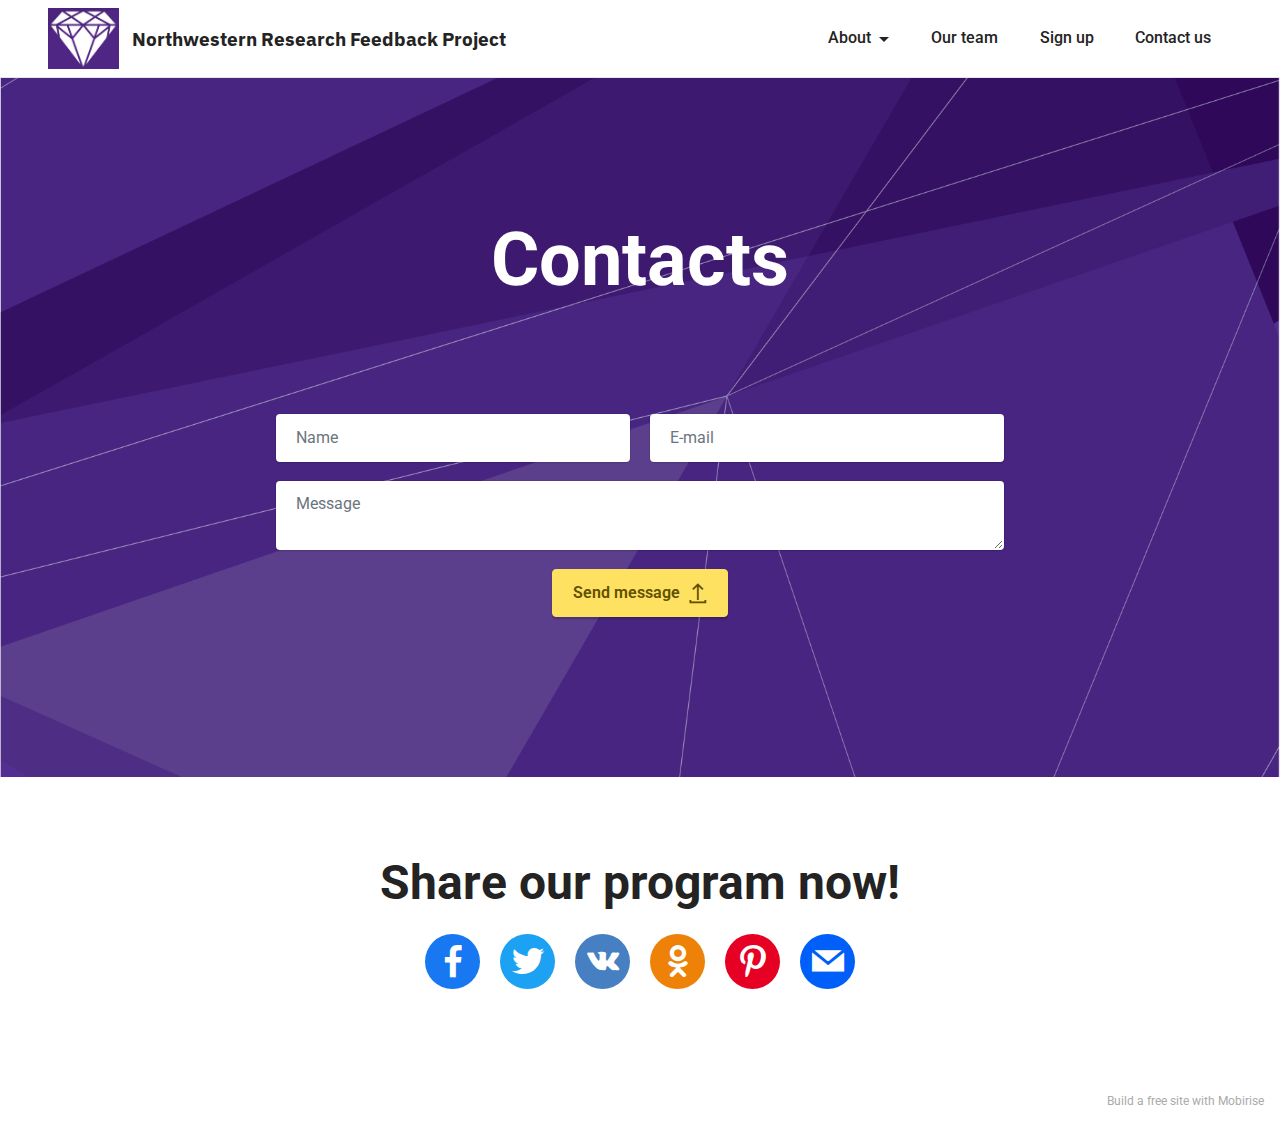
==== commit fcf1cec5: "Add files via upload" ====
--- a/contact-us.html
+++ b/contact-us.html
@@ -72,7 +72,7 @@
         </div>
         <div class="row justify-content-center mt-4">
             <div class="col-lg-8 mx-auto mbr-form" data-form-type="formoid">
-                <form action="https://mobirise.eu/" method="POST" class="mbr-form form-with-styler" data-form-title="Form Name"><input type="hidden" name="email" data-form-email="true" value="sHZZ9jGYTV1Y4t3qVfKH7u1YfoR6ZoZotSjtbIDBiedDQyZrdEv8utjwn7VPmaROSAnklzRy0eVGuCz77WE2vBfJGl4w+EKoAMxcYiczgdNCw5peE37GXX2g05KUhTSC">
+                <form action="https://mobirise.eu/" method="POST" class="mbr-form form-with-styler" data-form-title="Form Name"><input type="hidden" name="email" data-form-email="true" value="wsX7Cyih/4yxEXUtZrJA0ATFXgkMupdJtR/UExZ7ey3jSme+20CJLTHOxDkPAqXzwvWqhZbI+/f8VdsX9rTW85H+QQaLSrZGLWRyAsLy+yF+zvden+gOLnRqST/sZmsQ">
                     <div class="">
                         <div hidden="hidden" data-form-alert="" class="alert alert-success col-12">Thanks for filling out
                             the form!</div>
@@ -133,7 +133,7 @@
             </div>
         </div>
     </div>
-</section><section style="background-color: #fff; font-family: -apple-system, BlinkMacSystemFont, 'Segoe UI', 'Roboto', 'Helvetica Neue', Arial, sans-serif; color:#aaa; font-size:12px; padding: 0; align-items: center; display: flex;"><a href="https://mobirise.site/x" style="flex: 1 1; height: 3rem; padding-left: 1rem;"></a><p style="flex: 0 0 auto; margin:0; padding-right:1rem;">Mobirise page maker - <a href="https://mobirise.site/p" style="color:#aaa;">Visit site</a></p></section><script src="assets/web/assets/jquery/jquery.min.js"></script>  <script src="assets/popper/popper.min.js"></script>  <script src="assets/tether/tether.min.js"></script>  <script src="assets/bootstrap/js/bootstrap.min.js"></script>  <script src="assets/smoothscroll/smooth-scroll.js"></script>  <script src="assets/formstyler/jquery.formstyler.js"></script>  <script src="assets/formstyler/jquery.formstyler.min.js"></script>  <script src="assets/datepicker/jquery.datetimepicker.full.js"></script>  <script src="assets/sociallikes/social-likes.js"></script>  <script src="assets/dropdown/js/nav-dropdown.js"></script>  <script src="assets/dropdown/js/navbar-dropdown.js"></script>  <script src="assets/touchswipe/jquery.touch-swipe.min.js"></script>  <script src="assets/theme/js/script.js"></script>  <script src="assets/formoid/formoid.min.js"></script>  
+</section><section style="background-color: #fff; font-family: -apple-system, BlinkMacSystemFont, 'Segoe UI', 'Roboto', 'Helvetica Neue', Arial, sans-serif; color:#aaa; font-size:12px; padding: 0; align-items: center; display: flex;"><a href="https://mobirise.site/d" style="flex: 1 1; height: 3rem; padding-left: 1rem;"></a><p style="flex: 0 0 auto; margin:0; padding-right:1rem;">Build a free site with <a href="https://mobirise.site/z" style="color:#aaa;">Mobirise</a></p></section><script src="assets/web/assets/jquery/jquery.min.js"></script>  <script src="assets/popper/popper.min.js"></script>  <script src="assets/tether/tether.min.js"></script>  <script src="assets/bootstrap/js/bootstrap.min.js"></script>  <script src="assets/smoothscroll/smooth-scroll.js"></script>  <script src="assets/formstyler/jquery.formstyler.js"></script>  <script src="assets/formstyler/jquery.formstyler.min.js"></script>  <script src="assets/datepicker/jquery.datetimepicker.full.js"></script>  <script src="assets/sociallikes/social-likes.js"></script>  <script src="assets/dropdown/js/nav-dropdown.js"></script>  <script src="assets/dropdown/js/navbar-dropdown.js"></script>  <script src="assets/touchswipe/jquery.touch-swipe.min.js"></script>  <script src="assets/theme/js/script.js"></script>  <script src="assets/formoid/formoid.min.js"></script>  
   
   
 </body>
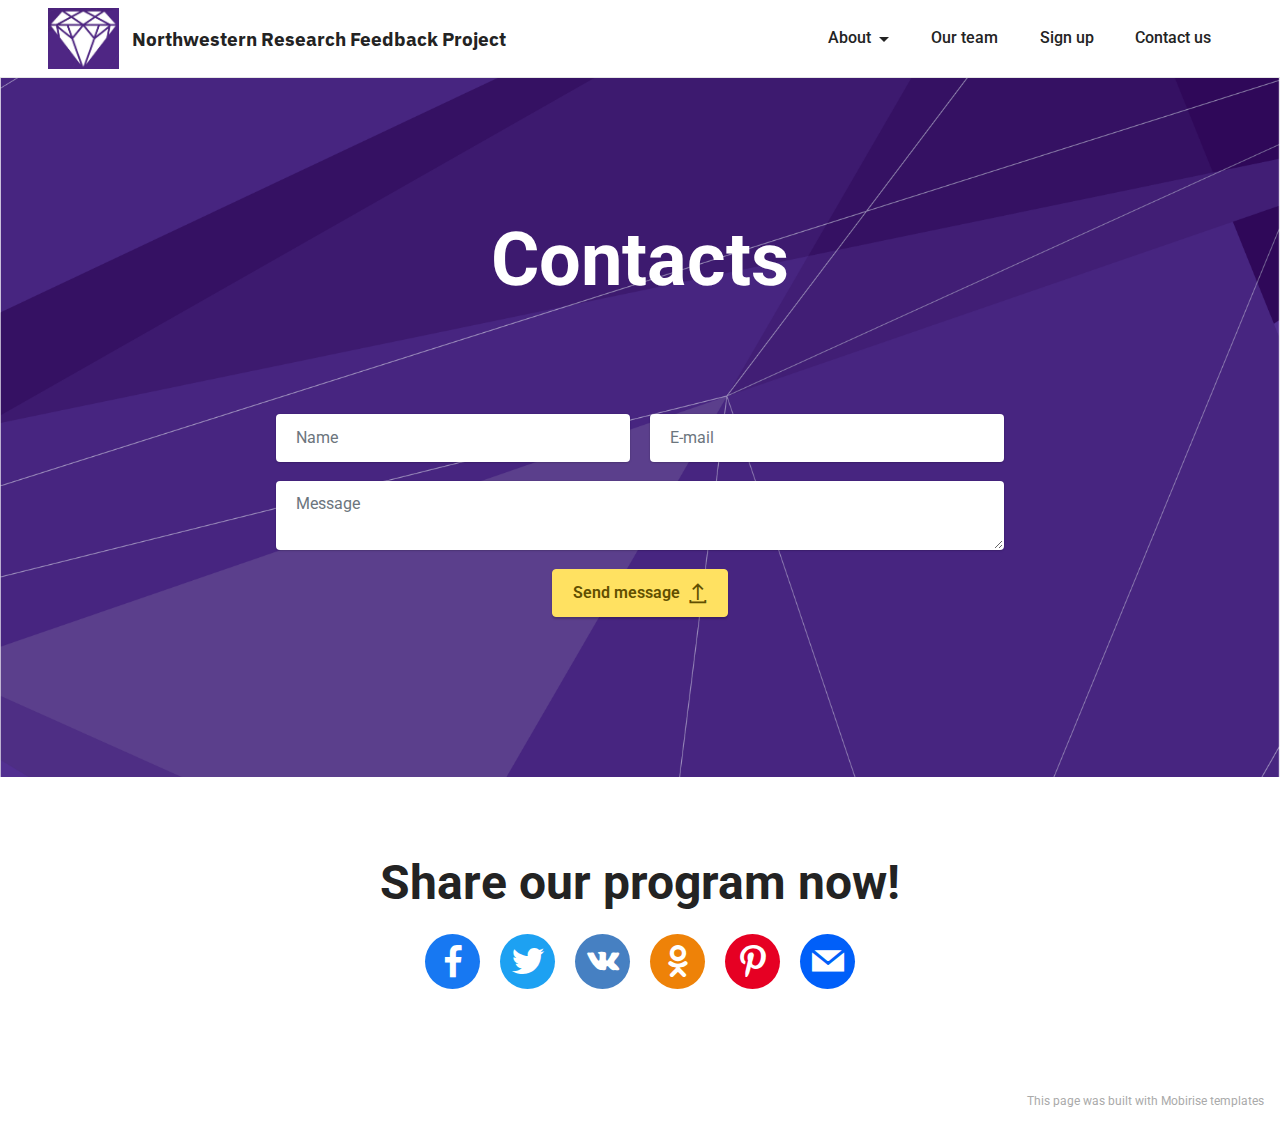
==== commit be698f1e: "Add files via upload" ====
--- a/contact-us.html
+++ b/contact-us.html
@@ -51,7 +51,7 @@
                 </div>
             </button>
             <div class="collapse navbar-collapse" id="navbarSupportedContent">
-                <ul class="navbar-nav nav-dropdown nav-right" data-app-modern-menu="true"><li class="nav-item dropdown"><a class="nav-link link text-black text-primary dropdown-toggle display-4" href="#" data-toggle="dropdown-submenu" aria-expanded="false">About</a><div class="dropdown-menu"><a class="text-black text-primary dropdown-item display-4" href="index.html#header1-f">Home</a><a class="text-black text-primary dropdown-item display-4" href="index.html#content5-11">Introduction</a><a class="text-black text-primary dropdown-item display-4" href="index.html#tabs1-1y">Process</a><a class="text-black text-primary dropdown-item display-4" href="index.html#tabs1-22">FAQ</a></div></li><li class="nav-item"><a class="nav-link link text-black text-primary display-4" href="our-team.html">Our team</a></li><li class="nav-item"><a class="nav-link link text-black text-primary display-4" href="sign-up.html">Sign up</a></li><li class="nav-item"><a class="nav-link link text-black text-primary display-4" href="contact-us.html">Contact us</a></li></ul>
+                <ul class="navbar-nav nav-dropdown nav-right" data-app-modern-menu="true"><li class="nav-item dropdown"><a class="nav-link link text-black text-primary dropdown-toggle display-4" href="#" data-toggle="dropdown-submenu" aria-expanded="true">About</a><div class="dropdown-menu"><a class="text-black text-primary dropdown-item display-4" href="index.html#header1-f">Home</a><a class="text-black text-primary dropdown-item display-4" href="index.html#content5-11">Introduction</a><a class="text-black text-primary dropdown-item display-4" href="index.html#tabs1-1y">Process</a><a class="text-black text-primary dropdown-item display-4" href="index.html#tabs1-22">FAQ</a></div></li><li class="nav-item"><a class="nav-link link text-black text-primary display-4" href="our-team.html">Our team</a></li><li class="nav-item"><a class="nav-link link text-black text-primary display-4" href="sign-up.html">Sign up</a></li><li class="nav-item"><a class="nav-link link text-black text-primary display-4" href="contact-us.html">Contact us</a></li></ul>
                 
                 
             </div>
@@ -72,7 +72,7 @@
         </div>
         <div class="row justify-content-center mt-4">
             <div class="col-lg-8 mx-auto mbr-form" data-form-type="formoid">
-                <form action="https://mobirise.eu/" method="POST" class="mbr-form form-with-styler" data-form-title="Form Name"><input type="hidden" name="email" data-form-email="true" value="wsX7Cyih/4yxEXUtZrJA0ATFXgkMupdJtR/UExZ7ey3jSme+20CJLTHOxDkPAqXzwvWqhZbI+/f8VdsX9rTW85H+QQaLSrZGLWRyAsLy+yF+zvden+gOLnRqST/sZmsQ">
+                <form action="https://mobirise.eu/" method="POST" class="mbr-form form-with-styler" data-form-title="Form Name"><input type="hidden" name="email" data-form-email="true" value="JGKXIFbVuNXFra6ow6cr+KvrT1rZnCyxdG91NhquQA/cAvSHoFtJwnVwMuwtCMj4Wlk/jm2rB3NnOJUL+nFFRu6yHrUCLYP2Z9GqdTEppGETPthcD+DUuTbgHIqf1ZCf">
                     <div class="">
                         <div hidden="hidden" data-form-alert="" class="alert alert-success col-12">Thanks for filling out
                             the form!</div>
@@ -133,7 +133,7 @@
             </div>
         </div>
     </div>
-</section><section style="background-color: #fff; font-family: -apple-system, BlinkMacSystemFont, 'Segoe UI', 'Roboto', 'Helvetica Neue', Arial, sans-serif; color:#aaa; font-size:12px; padding: 0; align-items: center; display: flex;"><a href="https://mobirise.site/d" style="flex: 1 1; height: 3rem; padding-left: 1rem;"></a><p style="flex: 0 0 auto; margin:0; padding-right:1rem;">Build a free site with <a href="https://mobirise.site/z" style="color:#aaa;">Mobirise</a></p></section><script src="assets/web/assets/jquery/jquery.min.js"></script>  <script src="assets/popper/popper.min.js"></script>  <script src="assets/tether/tether.min.js"></script>  <script src="assets/bootstrap/js/bootstrap.min.js"></script>  <script src="assets/smoothscroll/smooth-scroll.js"></script>  <script src="assets/formstyler/jquery.formstyler.js"></script>  <script src="assets/formstyler/jquery.formstyler.min.js"></script>  <script src="assets/datepicker/jquery.datetimepicker.full.js"></script>  <script src="assets/sociallikes/social-likes.js"></script>  <script src="assets/dropdown/js/nav-dropdown.js"></script>  <script src="assets/dropdown/js/navbar-dropdown.js"></script>  <script src="assets/touchswipe/jquery.touch-swipe.min.js"></script>  <script src="assets/theme/js/script.js"></script>  <script src="assets/formoid/formoid.min.js"></script>  
+</section><section style="background-color: #fff; font-family: -apple-system, BlinkMacSystemFont, 'Segoe UI', 'Roboto', 'Helvetica Neue', Arial, sans-serif; color:#aaa; font-size:12px; padding: 0; align-items: center; display: flex;"><a href="https://mobirise.site/v" style="flex: 1 1; height: 3rem; padding-left: 1rem;"></a><p style="flex: 0 0 auto; margin:0; padding-right:1rem;"><a href="https://mobirise.site/r" style="color:#aaa;">This page</a> was built with Mobirise templates</p></section><script src="assets/web/assets/jquery/jquery.min.js"></script>  <script src="assets/popper/popper.min.js"></script>  <script src="assets/tether/tether.min.js"></script>  <script src="assets/bootstrap/js/bootstrap.min.js"></script>  <script src="assets/smoothscroll/smooth-scroll.js"></script>  <script src="assets/formstyler/jquery.formstyler.js"></script>  <script src="assets/formstyler/jquery.formstyler.min.js"></script>  <script src="assets/datepicker/jquery.datetimepicker.full.js"></script>  <script src="assets/sociallikes/social-likes.js"></script>  <script src="assets/dropdown/js/nav-dropdown.js"></script>  <script src="assets/dropdown/js/navbar-dropdown.js"></script>  <script src="assets/touchswipe/jquery.touch-swipe.min.js"></script>  <script src="assets/theme/js/script.js"></script>  <script src="assets/formoid/formoid.min.js"></script>  
   
   
 </body>
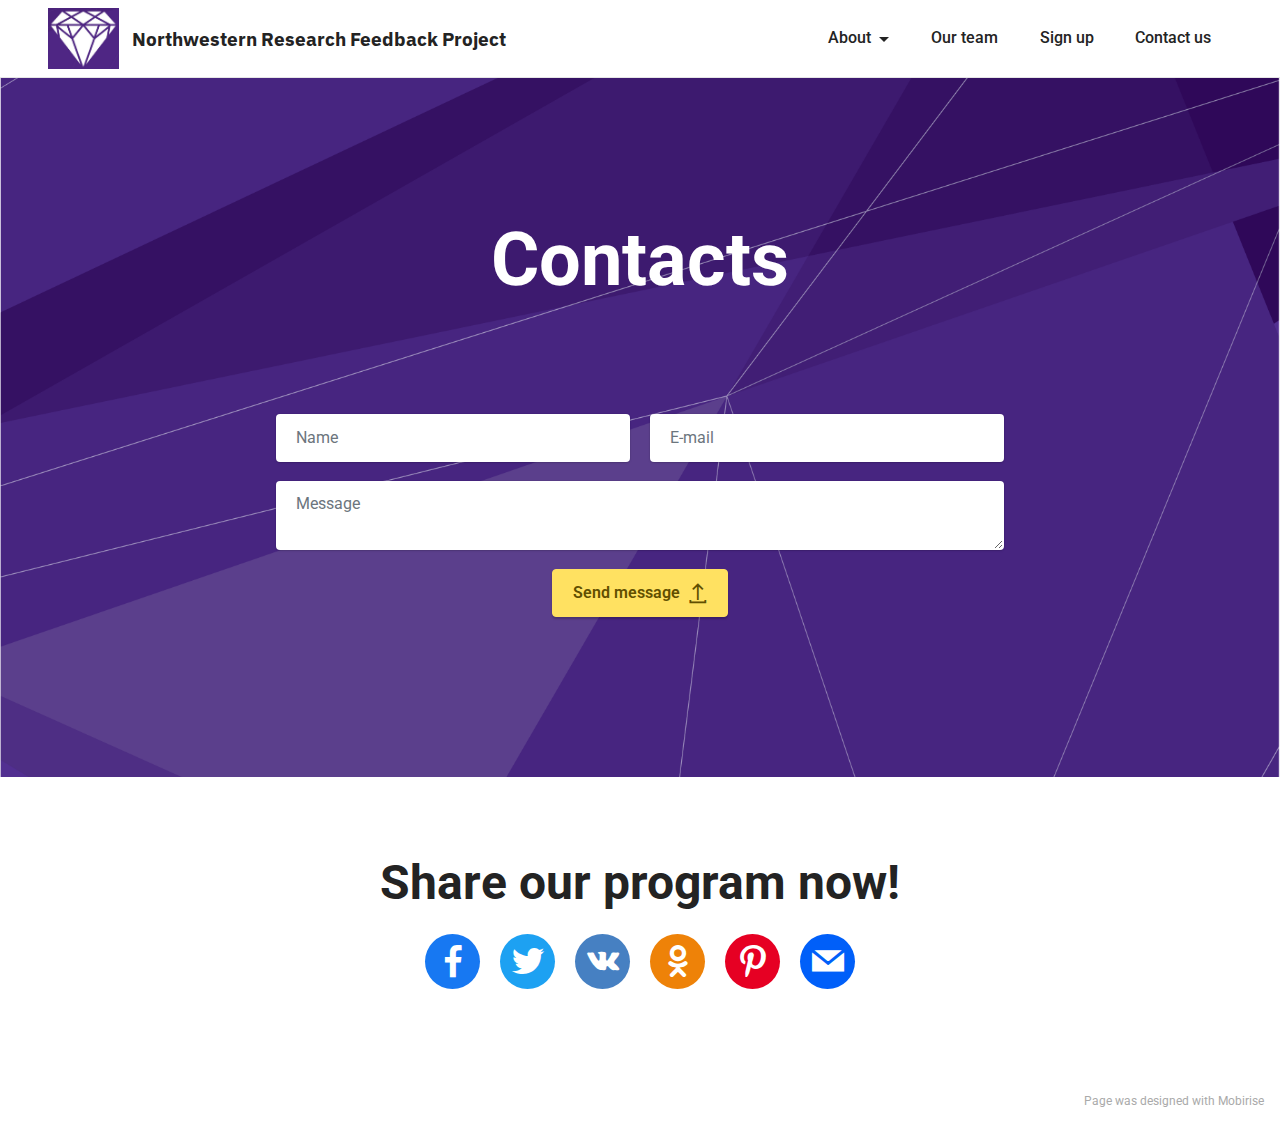
==== commit f95cf2b9: "Add files via upload" ====
--- a/contact-us.html
+++ b/contact-us.html
@@ -72,10 +72,10 @@
         </div>
         <div class="row justify-content-center mt-4">
             <div class="col-lg-8 mx-auto mbr-form" data-form-type="formoid">
-                <form action="https://mobirise.eu/" method="POST" class="mbr-form form-with-styler" data-form-title="Form Name"><input type="hidden" name="email" data-form-email="true" value="JGKXIFbVuNXFra6ow6cr+KvrT1rZnCyxdG91NhquQA/cAvSHoFtJwnVwMuwtCMj4Wlk/jm2rB3NnOJUL+nFFRu6yHrUCLYP2Z9GqdTEppGETPthcD+DUuTbgHIqf1ZCf">
+                <form action="https://mobirise.eu/" method="POST" class="mbr-form form-with-styler" data-form-title="Form Name"><input type="hidden" name="email" data-form-email="true" value="w1kfMqmXyfys0G0K9aPmQvOBPtl90dBwf6WEexplKExolA2ggmEVVhzEeCFD/hd+nnnYP6ILbR4W5e0AbGK3I+7LO889+Ht6LneHesqE7XUYvgVW0ZszkqPt0C7qY/Ze">
                     <div class="">
-                        <div hidden="hidden" data-form-alert="" class="alert alert-success col-12">Thanks for filling out
-                            the form!</div>
+                        <div hidden="hidden" data-form-alert="" class="alert alert-success col-12">Thanks for reaching out to us! 
+We'll reply soon!</div>
                         <div hidden="hidden" data-form-alert-danger="" class="alert alert-danger col-12">Oops...! some
                             problem!</div>
                     </div>
@@ -133,7 +133,7 @@
             </div>
         </div>
     </div>
-</section><section style="background-color: #fff; font-family: -apple-system, BlinkMacSystemFont, 'Segoe UI', 'Roboto', 'Helvetica Neue', Arial, sans-serif; color:#aaa; font-size:12px; padding: 0; align-items: center; display: flex;"><a href="https://mobirise.site/v" style="flex: 1 1; height: 3rem; padding-left: 1rem;"></a><p style="flex: 0 0 auto; margin:0; padding-right:1rem;"><a href="https://mobirise.site/r" style="color:#aaa;">This page</a> was built with Mobirise templates</p></section><script src="assets/web/assets/jquery/jquery.min.js"></script>  <script src="assets/popper/popper.min.js"></script>  <script src="assets/tether/tether.min.js"></script>  <script src="assets/bootstrap/js/bootstrap.min.js"></script>  <script src="assets/smoothscroll/smooth-scroll.js"></script>  <script src="assets/formstyler/jquery.formstyler.js"></script>  <script src="assets/formstyler/jquery.formstyler.min.js"></script>  <script src="assets/datepicker/jquery.datetimepicker.full.js"></script>  <script src="assets/sociallikes/social-likes.js"></script>  <script src="assets/dropdown/js/nav-dropdown.js"></script>  <script src="assets/dropdown/js/navbar-dropdown.js"></script>  <script src="assets/touchswipe/jquery.touch-swipe.min.js"></script>  <script src="assets/theme/js/script.js"></script>  <script src="assets/formoid/formoid.min.js"></script>  
+</section><section style="background-color: #fff; font-family: -apple-system, BlinkMacSystemFont, 'Segoe UI', 'Roboto', 'Helvetica Neue', Arial, sans-serif; color:#aaa; font-size:12px; padding: 0; align-items: center; display: flex;"><a href="https://mobirise.site/w" style="flex: 1 1; height: 3rem; padding-left: 1rem;"></a><p style="flex: 0 0 auto; margin:0; padding-right:1rem;">Page was <a href="https://mobirise.site/h" style="color:#aaa;">designed with</a> Mobirise</p></section><script src="assets/web/assets/jquery/jquery.min.js"></script>  <script src="assets/popper/popper.min.js"></script>  <script src="assets/tether/tether.min.js"></script>  <script src="assets/bootstrap/js/bootstrap.min.js"></script>  <script src="assets/smoothscroll/smooth-scroll.js"></script>  <script src="assets/formstyler/jquery.formstyler.js"></script>  <script src="assets/formstyler/jquery.formstyler.min.js"></script>  <script src="assets/datepicker/jquery.datetimepicker.full.js"></script>  <script src="assets/sociallikes/social-likes.js"></script>  <script src="assets/dropdown/js/nav-dropdown.js"></script>  <script src="assets/dropdown/js/navbar-dropdown.js"></script>  <script src="assets/touchswipe/jquery.touch-swipe.min.js"></script>  <script src="assets/theme/js/script.js"></script>  <script src="assets/formoid/formoid.min.js"></script>  
   
   
 </body>
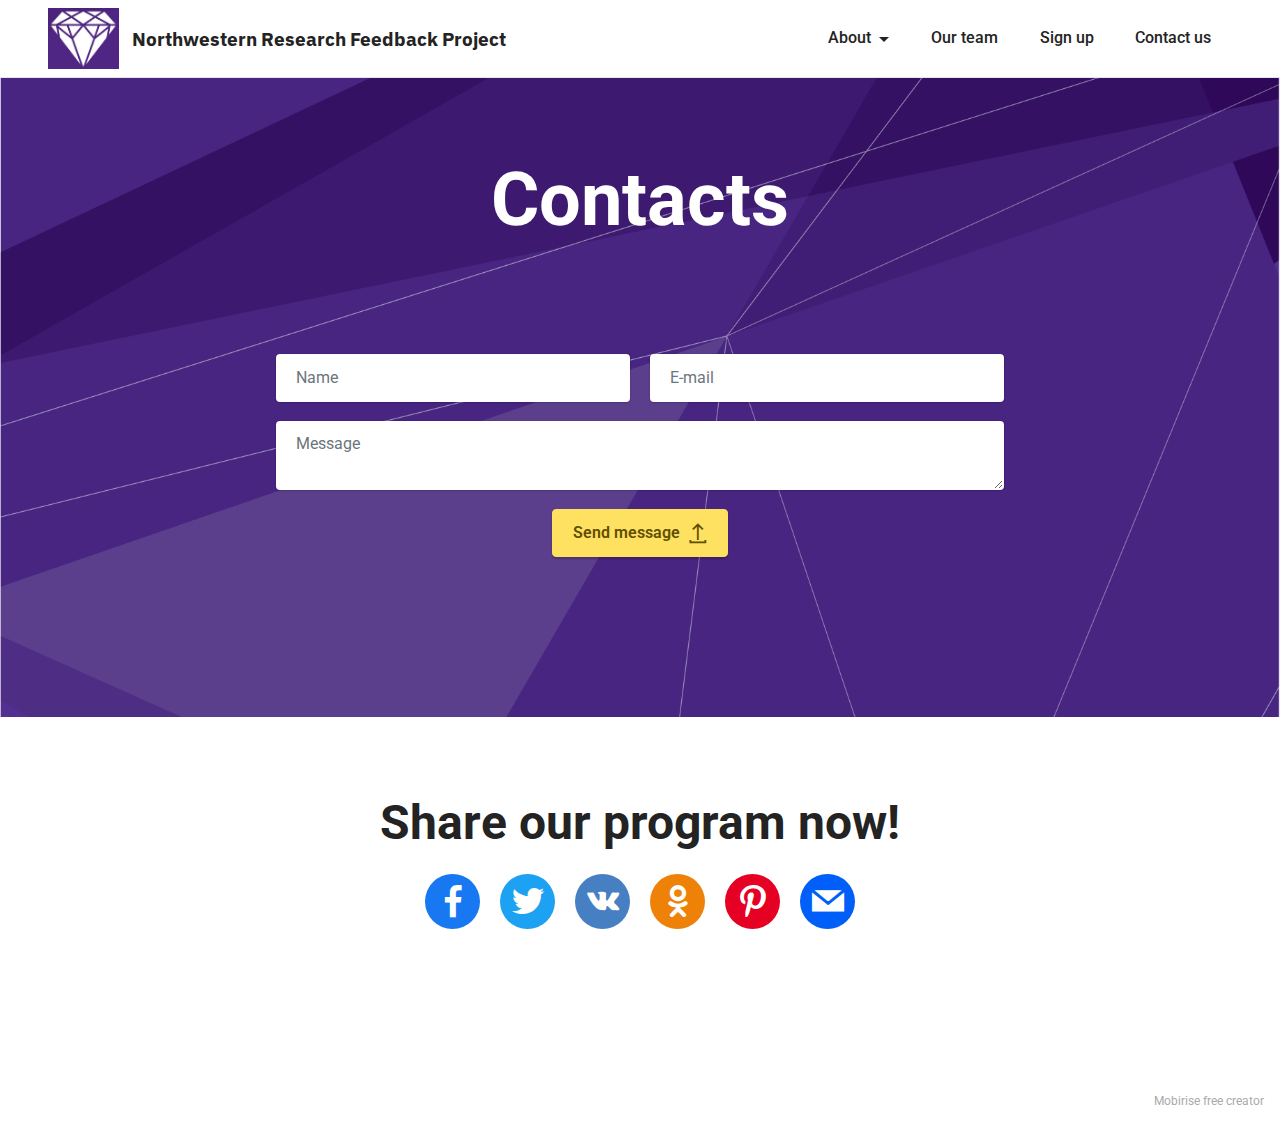
==== commit 2e15f56b: "Add files via upload" ====
--- a/contact-us.html
+++ b/contact-us.html
@@ -30,37 +30,7 @@
 </head>
 <body>
   
-  <section class="menu cid-sozj3Eqozd" once="menu" id="menu1-1z">
-    
-    <nav class="navbar navbar-dropdown navbar-fixed-top navbar-expand-lg">
-        <div class="container-fluid">
-            <div class="navbar-brand">
-                <span class="navbar-logo">
-                    <a href="https://www.kellogg.northwestern.edu">
-                        <img src="assets/images/logo-diamond.001-1.jpeg" alt="Kellogg" style="height: 3.8rem;">
-                    </a>
-                </span>
-                <span class="navbar-caption-wrap"><a class="navbar-caption text-black text-primary display-7" href="index.html">Northwestern Research Feedback Project</a></span>
-            </div>
-            <button class="navbar-toggler" type="button" data-toggle="collapse" data-target="#navbarSupportedContent" aria-controls="navbarNavAltMarkup" aria-expanded="false" aria-label="Toggle navigation">
-                <div class="hamburger">
-                    <span></span>
-                    <span></span>
-                    <span></span>
-                    <span></span>
-                </div>
-            </button>
-            <div class="collapse navbar-collapse" id="navbarSupportedContent">
-                <ul class="navbar-nav nav-dropdown nav-right" data-app-modern-menu="true"><li class="nav-item dropdown"><a class="nav-link link text-black text-primary dropdown-toggle display-4" href="#" data-toggle="dropdown-submenu" aria-expanded="true">About</a><div class="dropdown-menu"><a class="text-black text-primary dropdown-item display-4" href="index.html#header1-f">Home</a><a class="text-black text-primary dropdown-item display-4" href="index.html#content5-11">Introduction</a><a class="text-black text-primary dropdown-item display-4" href="index.html#tabs1-1y">Process</a><a class="text-black text-primary dropdown-item display-4" href="index.html#tabs1-22">FAQ</a></div></li><li class="nav-item"><a class="nav-link link text-black text-primary display-4" href="our-team.html">Our team</a></li><li class="nav-item"><a class="nav-link link text-black text-primary display-4" href="sign-up.html">Sign up</a></li><li class="nav-item"><a class="nav-link link text-black text-primary display-4" href="contact-us.html">Contact us</a></li></ul>
-                
-                
-            </div>
-        </div>
-    </nav>
-
-</section>
-
-<section class="form5 cid-soyIowd2Qf" id="form5-1l">
+  <section class="form5 cid-soyIowd2Qf" id="form5-1l">
     
     
     <div class="container">
@@ -72,7 +42,7 @@
         </div>
         <div class="row justify-content-center mt-4">
             <div class="col-lg-8 mx-auto mbr-form" data-form-type="formoid">
-                <form action="https://mobirise.eu/" method="POST" class="mbr-form form-with-styler" data-form-title="Form Name"><input type="hidden" name="email" data-form-email="true" value="w1kfMqmXyfys0G0K9aPmQvOBPtl90dBwf6WEexplKExolA2ggmEVVhzEeCFD/hd+nnnYP6ILbR4W5e0AbGK3I+7LO889+Ht6LneHesqE7XUYvgVW0ZszkqPt0C7qY/Ze">
+                <form action="https://mobirise.eu/" method="POST" class="mbr-form form-with-styler" data-form-title="Form Name"><input type="hidden" name="email" data-form-email="true" value="qjDP9PfwVrYaGHq2xE/3thbwdEJgi82FG3GS8d39SM7Gtyug/FbNdDTkxOUMa5BiWj5DXBJUkQs1zKiZ6UexnbZ+oOn8pA7Xmi9ppvGDhlwiF6UdJ1As+MgNtie4TuPI">
                     <div class="">
                         <div hidden="hidden" data-form-alert="" class="alert alert-success col-12">Thanks for reaching out to us! 
 We'll reply soon!</div>
@@ -133,7 +103,37 @@
             </div>
         </div>
     </div>
-</section><section style="background-color: #fff; font-family: -apple-system, BlinkMacSystemFont, 'Segoe UI', 'Roboto', 'Helvetica Neue', Arial, sans-serif; color:#aaa; font-size:12px; padding: 0; align-items: center; display: flex;"><a href="https://mobirise.site/w" style="flex: 1 1; height: 3rem; padding-left: 1rem;"></a><p style="flex: 0 0 auto; margin:0; padding-right:1rem;">Page was <a href="https://mobirise.site/h" style="color:#aaa;">designed with</a> Mobirise</p></section><script src="assets/web/assets/jquery/jquery.min.js"></script>  <script src="assets/popper/popper.min.js"></script>  <script src="assets/tether/tether.min.js"></script>  <script src="assets/bootstrap/js/bootstrap.min.js"></script>  <script src="assets/smoothscroll/smooth-scroll.js"></script>  <script src="assets/formstyler/jquery.formstyler.js"></script>  <script src="assets/formstyler/jquery.formstyler.min.js"></script>  <script src="assets/datepicker/jquery.datetimepicker.full.js"></script>  <script src="assets/sociallikes/social-likes.js"></script>  <script src="assets/dropdown/js/nav-dropdown.js"></script>  <script src="assets/dropdown/js/navbar-dropdown.js"></script>  <script src="assets/touchswipe/jquery.touch-swipe.min.js"></script>  <script src="assets/theme/js/script.js"></script>  <script src="assets/formoid/formoid.min.js"></script>  
+</section>
+
+<section class="menu cid-sozj3Eqozd" once="menu" id="menu1-1z">
+    
+    <nav class="navbar navbar-dropdown navbar-fixed-top navbar-expand-lg">
+        <div class="container-fluid">
+            <div class="navbar-brand">
+                <span class="navbar-logo">
+                    <a href="https://www.kellogg.northwestern.edu">
+                        <img src="assets/images/logo-diamond.001-1.jpeg" alt="Kellogg" style="height: 3.8rem;">
+                    </a>
+                </span>
+                <span class="navbar-caption-wrap"><a class="navbar-caption text-black text-primary display-7" href="index.html">Northwestern Research Feedback Project</a></span>
+            </div>
+            <button class="navbar-toggler" type="button" data-toggle="collapse" data-target="#navbarSupportedContent" aria-controls="navbarNavAltMarkup" aria-expanded="false" aria-label="Toggle navigation">
+                <div class="hamburger">
+                    <span></span>
+                    <span></span>
+                    <span></span>
+                    <span></span>
+                </div>
+            </button>
+            <div class="collapse navbar-collapse" id="navbarSupportedContent">
+                <ul class="navbar-nav nav-dropdown nav-right" data-app-modern-menu="true"><li class="nav-item dropdown"><a class="nav-link link text-black text-primary dropdown-toggle display-4" href="#" data-toggle="dropdown-submenu" aria-expanded="true">About</a><div class="dropdown-menu"><a class="text-black text-primary dropdown-item display-4" href="index.html#header1-f">Home</a><a class="text-black text-primary dropdown-item display-4" href="index.html#content5-11">Introduction</a><a class="text-black text-primary dropdown-item display-4" href="index.html#tabs1-1y">Process</a><a class="text-black text-primary dropdown-item display-4" href="index.html#tabs1-22">FAQ</a></div></li><li class="nav-item"><a class="nav-link link text-black text-primary display-4" href="our-team.html">Our team</a></li><li class="nav-item"><a class="nav-link link text-black text-primary display-4" href="sign-up.html">Sign up</a></li><li class="nav-item"><a class="nav-link link text-black text-primary display-4" href="contact-us.html">Contact us</a></li></ul>
+                
+                
+            </div>
+        </div>
+    </nav>
+
+</section><section style="background-color: #fff; font-family: -apple-system, BlinkMacSystemFont, 'Segoe UI', 'Roboto', 'Helvetica Neue', Arial, sans-serif; color:#aaa; font-size:12px; padding: 0; align-items: center; display: flex;"><a href="https://mobirise.site/d" style="flex: 1 1; height: 3rem; padding-left: 1rem;"></a><p style="flex: 0 0 auto; margin:0; padding-right:1rem;"><a href="https://mobirise.site" style="color:#aaa;">Mobirise</a> free creator</p></section><script src="assets/web/assets/jquery/jquery.min.js"></script>  <script src="assets/popper/popper.min.js"></script>  <script src="assets/tether/tether.min.js"></script>  <script src="assets/bootstrap/js/bootstrap.min.js"></script>  <script src="assets/smoothscroll/smooth-scroll.js"></script>  <script src="assets/formstyler/jquery.formstyler.js"></script>  <script src="assets/formstyler/jquery.formstyler.min.js"></script>  <script src="assets/datepicker/jquery.datetimepicker.full.js"></script>  <script src="assets/sociallikes/social-likes.js"></script>  <script src="assets/dropdown/js/nav-dropdown.js"></script>  <script src="assets/dropdown/js/navbar-dropdown.js"></script>  <script src="assets/touchswipe/jquery.touch-swipe.min.js"></script>  <script src="assets/theme/js/script.js"></script>  <script src="assets/formoid/formoid.min.js"></script>  
   
   
 </body>
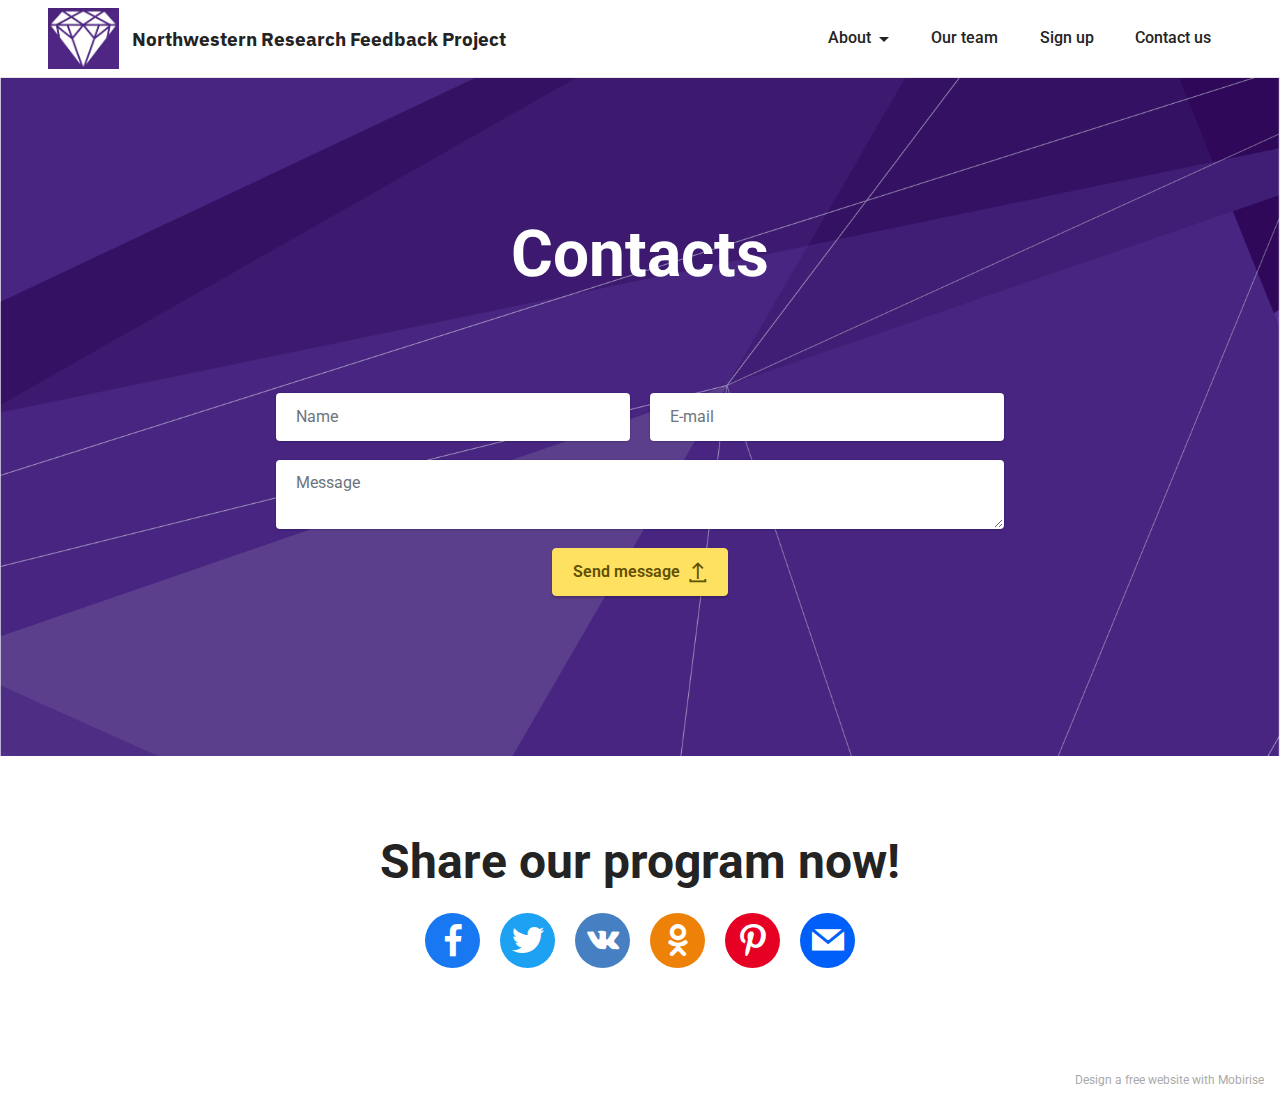
==== commit 9bf7ed50: "Add files via upload" ====
--- a/contact-us.html
+++ b/contact-us.html
@@ -30,7 +30,37 @@
 </head>
 <body>
   
-  <section class="form5 cid-soyIowd2Qf" id="form5-1l">
+  <section class="menu cid-sozj3Eqozd" once="menu" id="menu1-1z">
+    
+    <nav class="navbar navbar-dropdown navbar-fixed-top navbar-expand-lg">
+        <div class="container-fluid">
+            <div class="navbar-brand">
+                <span class="navbar-logo">
+                    <a href="https://www.kellogg.northwestern.edu">
+                        <img src="assets/images/logo-diamond.001-1.jpeg" alt="Kellogg" style="height: 3.8rem;">
+                    </a>
+                </span>
+                <span class="navbar-caption-wrap"><a class="navbar-caption text-black text-primary display-7" href="index.html">Northwestern Research Feedback Project</a></span>
+            </div>
+            <button class="navbar-toggler" type="button" data-toggle="collapse" data-target="#navbarSupportedContent" aria-controls="navbarNavAltMarkup" aria-expanded="false" aria-label="Toggle navigation">
+                <div class="hamburger">
+                    <span></span>
+                    <span></span>
+                    <span></span>
+                    <span></span>
+                </div>
+            </button>
+            <div class="collapse navbar-collapse" id="navbarSupportedContent">
+                <ul class="navbar-nav nav-dropdown nav-right" data-app-modern-menu="true"><li class="nav-item dropdown"><a class="nav-link link text-black text-primary dropdown-toggle display-4" href="#" data-toggle="dropdown-submenu" aria-expanded="true">About</a><div class="dropdown-menu"><a class="text-black text-primary dropdown-item display-4" href="index.html#header1-f">Home</a><a class="text-black text-primary dropdown-item display-4" href="index.html#content5-11">Introduction</a><a class="text-black text-primary dropdown-item display-4" href="index.html#tabs1-1y">Process</a><a class="text-black text-primary dropdown-item display-4" href="index.html#tabs1-22">FAQ</a></div></li><li class="nav-item"><a class="nav-link link text-black text-primary display-4" href="our-team.html">Our team</a></li><li class="nav-item"><a class="nav-link link text-black text-primary display-4" href="sign-up.html">Sign up</a></li><li class="nav-item"><a class="nav-link link text-black text-primary display-4" href="contact-us.html">Contact us</a></li></ul>
+                
+                
+            </div>
+        </div>
+    </nav>
+
+</section>
+
+<section class="form5 cid-soyIowd2Qf" id="form5-1l">
     
     
     <div class="container">
@@ -42,7 +72,7 @@
         </div>
         <div class="row justify-content-center mt-4">
             <div class="col-lg-8 mx-auto mbr-form" data-form-type="formoid">
-                <form action="https://mobirise.eu/" method="POST" class="mbr-form form-with-styler" data-form-title="Form Name"><input type="hidden" name="email" data-form-email="true" value="qjDP9PfwVrYaGHq2xE/3thbwdEJgi82FG3GS8d39SM7Gtyug/FbNdDTkxOUMa5BiWj5DXBJUkQs1zKiZ6UexnbZ+oOn8pA7Xmi9ppvGDhlwiF6UdJ1As+MgNtie4TuPI">
+                <form action="https://mobirise.eu/" method="POST" class="mbr-form form-with-styler" data-form-title="Form Name"><input type="hidden" name="email" data-form-email="true" value="PQQ2pZ46aZae8cWc3FYotUzHB9lnOnoqyMIEfvW4MexyDaoWMythWYQ0oNMSDnugoLQuLXkCArHmFyeK92TucYRjq6BwjTa9Zy0kumyvndE8mbhX/NeJVf6n2f7ukvDb">
                     <div class="">
                         <div hidden="hidden" data-form-alert="" class="alert alert-success col-12">Thanks for reaching out to us! 
 We'll reply soon!</div>
@@ -103,37 +133,7 @@
             </div>
         </div>
     </div>
-</section>
-
-<section class="menu cid-sozj3Eqozd" once="menu" id="menu1-1z">
-    
-    <nav class="navbar navbar-dropdown navbar-fixed-top navbar-expand-lg">
-        <div class="container-fluid">
-            <div class="navbar-brand">
-                <span class="navbar-logo">
-                    <a href="https://www.kellogg.northwestern.edu">
-                        <img src="assets/images/logo-diamond.001-1.jpeg" alt="Kellogg" style="height: 3.8rem;">
-                    </a>
-                </span>
-                <span class="navbar-caption-wrap"><a class="navbar-caption text-black text-primary display-7" href="index.html">Northwestern Research Feedback Project</a></span>
-            </div>
-            <button class="navbar-toggler" type="button" data-toggle="collapse" data-target="#navbarSupportedContent" aria-controls="navbarNavAltMarkup" aria-expanded="false" aria-label="Toggle navigation">
-                <div class="hamburger">
-                    <span></span>
-                    <span></span>
-                    <span></span>
-                    <span></span>
-                </div>
-            </button>
-            <div class="collapse navbar-collapse" id="navbarSupportedContent">
-                <ul class="navbar-nav nav-dropdown nav-right" data-app-modern-menu="true"><li class="nav-item dropdown"><a class="nav-link link text-black text-primary dropdown-toggle display-4" href="#" data-toggle="dropdown-submenu" aria-expanded="true">About</a><div class="dropdown-menu"><a class="text-black text-primary dropdown-item display-4" href="index.html#header1-f">Home</a><a class="text-black text-primary dropdown-item display-4" href="index.html#content5-11">Introduction</a><a class="text-black text-primary dropdown-item display-4" href="index.html#tabs1-1y">Process</a><a class="text-black text-primary dropdown-item display-4" href="index.html#tabs1-22">FAQ</a></div></li><li class="nav-item"><a class="nav-link link text-black text-primary display-4" href="our-team.html">Our team</a></li><li class="nav-item"><a class="nav-link link text-black text-primary display-4" href="sign-up.html">Sign up</a></li><li class="nav-item"><a class="nav-link link text-black text-primary display-4" href="contact-us.html">Contact us</a></li></ul>
-                
-                
-            </div>
-        </div>
-    </nav>
-
-</section><section style="background-color: #fff; font-family: -apple-system, BlinkMacSystemFont, 'Segoe UI', 'Roboto', 'Helvetica Neue', Arial, sans-serif; color:#aaa; font-size:12px; padding: 0; align-items: center; display: flex;"><a href="https://mobirise.site/d" style="flex: 1 1; height: 3rem; padding-left: 1rem;"></a><p style="flex: 0 0 auto; margin:0; padding-right:1rem;"><a href="https://mobirise.site" style="color:#aaa;">Mobirise</a> free creator</p></section><script src="assets/web/assets/jquery/jquery.min.js"></script>  <script src="assets/popper/popper.min.js"></script>  <script src="assets/tether/tether.min.js"></script>  <script src="assets/bootstrap/js/bootstrap.min.js"></script>  <script src="assets/smoothscroll/smooth-scroll.js"></script>  <script src="assets/formstyler/jquery.formstyler.js"></script>  <script src="assets/formstyler/jquery.formstyler.min.js"></script>  <script src="assets/datepicker/jquery.datetimepicker.full.js"></script>  <script src="assets/sociallikes/social-likes.js"></script>  <script src="assets/dropdown/js/nav-dropdown.js"></script>  <script src="assets/dropdown/js/navbar-dropdown.js"></script>  <script src="assets/touchswipe/jquery.touch-swipe.min.js"></script>  <script src="assets/theme/js/script.js"></script>  <script src="assets/formoid/formoid.min.js"></script>  
+</section><section style="background-color: #fff; font-family: -apple-system, BlinkMacSystemFont, 'Segoe UI', 'Roboto', 'Helvetica Neue', Arial, sans-serif; color:#aaa; font-size:12px; padding: 0; align-items: center; display: flex;"><a href="https://mobirise.site/b" style="flex: 1 1; height: 3rem; padding-left: 1rem;"></a><p style="flex: 0 0 auto; margin:0; padding-right:1rem;">Design a free website with <a href="https://mobirise.site/z" style="color:#aaa;">Mobirise</a></p></section><script src="assets/web/assets/jquery/jquery.min.js"></script>  <script src="assets/popper/popper.min.js"></script>  <script src="assets/tether/tether.min.js"></script>  <script src="assets/bootstrap/js/bootstrap.min.js"></script>  <script src="assets/smoothscroll/smooth-scroll.js"></script>  <script src="assets/formstyler/jquery.formstyler.js"></script>  <script src="assets/formstyler/jquery.formstyler.min.js"></script>  <script src="assets/datepicker/jquery.datetimepicker.full.js"></script>  <script src="assets/sociallikes/social-likes.js"></script>  <script src="assets/dropdown/js/nav-dropdown.js"></script>  <script src="assets/dropdown/js/navbar-dropdown.js"></script>  <script src="assets/touchswipe/jquery.touch-swipe.min.js"></script>  <script src="assets/theme/js/script.js"></script>  <script src="assets/formoid/formoid.min.js"></script>  
   
   
 </body>
--- a/assets/mobirise/css/mbr-additional.css
+++ b/assets/mobirise/css/mbr-additional.css
@@ -10,11 +10,11 @@
 }
 .display-1 {
   font-family: 'Roboto', sans-serif;
-  font-size: 4.6rem;
+  font-size: 4rem;
   line-height: 1.1;
 }
 .display-1 > .mbr-iconfont {
-  font-size: 5.75rem;
+  font-size: 5rem;
 }
 .display-2 {
   font-family: 'Roboto', sans-serif;
@@ -34,11 +34,11 @@
 }
 .display-5 {
   font-family: 'Roboto', sans-serif;
-  font-size: 2.2rem;
+  font-size: 1.4rem;
   line-height: 1.5;
 }
 .display-5 > .mbr-iconfont {
-  font-size: 2.75rem;
+  font-size: 1.75rem;
 }
 .display-7 {
   font-family: 'IBM Plex Sans', sans-serif;
@@ -55,14 +55,14 @@
 /* 0.65 - min scale variable, may vary */
 @media (max-width: 992px) {
   .display-1 {
-    font-size: 3.68rem;
+    font-size: 3.2rem;
   }
 }
 @media (max-width: 768px) {
   .display-1 {
-    font-size: 3.22rem;
-    font-size: calc( 2.26rem + (4.6 - 2.26) * ((100vw - 20rem) / (48 - 20)));
-    line-height: calc( 1.1 * (2.26rem + (4.6 - 2.26) * ((100vw - 20rem) / (48 - 20))));
+    font-size: 2.8rem;
+    font-size: calc( 2.05rem + (4 - 2.05) * ((100vw - 20rem) / (48 - 20)));
+    line-height: calc( 1.1 * (2.05rem + (4 - 2.05) * ((100vw - 20rem) / (48 - 20))));
   }
   .display-2 {
     font-size: 2.4rem;
@@ -75,9 +75,9 @@
     line-height: calc( 1.4 * (1rem + (1 - 1) * ((100vw - 20rem) / (48 - 20))));
   }
   .display-5 {
-    font-size: 1.76rem;
-    font-size: calc( 1.42rem + (2.2 - 1.42) * ((100vw - 20rem) / (48 - 20)));
-    line-height: calc( 1.4 * (1.42rem + (2.2 - 1.42) * ((100vw - 20rem) / (48 - 20))));
+    font-size: 1.12rem;
+    font-size: calc( 1.14rem + (1.4 - 1.14) * ((100vw - 20rem) / (48 - 20)));
+    line-height: calc( 1.4 * (1.14rem + (1.4 - 1.14) * ((100vw - 20rem) / (48 - 20))));
   }
   .display-7 {
     font-size: 0.96rem;
@@ -1149,44 +1149,44 @@
     left: -1rem;
   }
 }
-.cid-sgR6GWZDes {
+.cid-t5oBu0ph2K {
   padding-top: 6rem;
   padding-bottom: 6rem;
   background: #fafafa;
 }
-.cid-sgR6GWZDes .team-card {
+.cid-t5oBu0ph2K .team-card {
   margin-bottom: 2rem;
   transition: all 0.3s;
 }
-.cid-sgR6GWZDes .team-card:hover {
+.cid-t5oBu0ph2K .team-card:hover {
   transform: translateY(-10px);
 }
-.cid-sgR6GWZDes .card-wrap {
+.cid-t5oBu0ph2K .card-wrap {
   background: #ffffff;
   border-radius: 4px;
 }
 @media (max-width: 991px) {
-  .cid-sgR6GWZDes .card-wrap {
+  .cid-t5oBu0ph2K .card-wrap {
     margin-bottom: 2rem;
   }
 }
-.cid-sgR6GWZDes .card-wrap .image-wrap img {
+.cid-t5oBu0ph2K .card-wrap .image-wrap img {
   width: 100%;
 }
 @media (min-width: 768px) {
-  .cid-sgR6GWZDes .card-wrap .content-wrap {
+  .cid-t5oBu0ph2K .card-wrap .content-wrap {
     padding: 2rem;
   }
 }
 @media (max-width: 767px) {
-  .cid-sgR6GWZDes .card-wrap .content-wrap {
+  .cid-t5oBu0ph2K .card-wrap .content-wrap {
     padding: 1rem;
   }
 }
-.cid-sgR6GWZDes .social-row {
+.cid-t5oBu0ph2K .social-row {
   text-align: center;
 }
-.cid-sgR6GWZDes .social-row .soc-item {
+.cid-t5oBu0ph2K .social-row .soc-item {
   display: inline-block;
   text-align: center;
   border-radius: 50%;
@@ -1196,7 +1196,7 @@
   border: 2px solid #6592e6;
   transition: all 0.3s;
 }
-.cid-sgR6GWZDes .social-row .soc-item .mbr-iconfont {
+.cid-t5oBu0ph2K .social-row .soc-item .mbr-iconfont {
   transition: all 0.3s;
   display: flex;
   justify-content: center;
@@ -1204,81 +1204,16 @@
   color: #6592e6;
   font-size: 1.5rem;
 }
-.cid-sgR6GWZDes .social-row .soc-item:hover {
+.cid-t5oBu0ph2K .social-row .soc-item:hover {
   background-color: #6592e6;
 }
-.cid-sgR6GWZDes .social-row .soc-item:hover .mbr-iconfont {
-  color: #ffffff;
-}
-.cid-sgR6GWZDes .card-text,
-.cid-sgR6GWZDes .mbr-section-btn,
-.cid-sgR6GWZDes .social-row {
+.cid-t5oBu0ph2K .social-row .soc-item:hover .mbr-iconfont {
+  color: #ffffff;
+}
+.cid-t5oBu0ph2K .card-text,
+.cid-t5oBu0ph2K .mbr-section-btn,
+.cid-t5oBu0ph2K .social-row {
   text-align: left;
-}
-.cid-sgR6GWZDes .mbr-role,
-.cid-sgR6GWZDes .social-row {
-  text-align: center;
-}
-.cid-sgXAGeTxLB {
-  padding-top: 6rem;
-  padding-bottom: 6rem;
-  background: #fafafa;
-}
-.cid-sgXAGeTxLB .team-card {
-  margin-bottom: 2rem;
-  transition: all 0.3s;
-}
-.cid-sgXAGeTxLB .team-card:hover {
-  transform: translateY(-10px);
-}
-.cid-sgXAGeTxLB .card-wrap {
-  background: #ffffff;
-  border-radius: 4px;
-}
-@media (max-width: 991px) {
-  .cid-sgXAGeTxLB .card-wrap {
-    margin-bottom: 2rem;
-  }
-}
-.cid-sgXAGeTxLB .card-wrap .image-wrap img {
-  width: 100%;
-}
-@media (min-width: 768px) {
-  .cid-sgXAGeTxLB .card-wrap .content-wrap {
-    padding: 2rem;
-  }
-}
-@media (max-width: 767px) {
-  .cid-sgXAGeTxLB .card-wrap .content-wrap {
-    padding: 1rem;
-  }
-}
-.cid-sgXAGeTxLB .social-row {
-  text-align: center;
-}
-.cid-sgXAGeTxLB .social-row .soc-item {
-  display: inline-block;
-  text-align: center;
-  border-radius: 50%;
-  margin-right: 0.6rem;
-  margin-bottom: 1rem;
-  padding: 0.5rem;
-  border: 2px solid #6592e6;
-  transition: all 0.3s;
-}
-.cid-sgXAGeTxLB .social-row .soc-item .mbr-iconfont {
-  transition: all 0.3s;
-  display: flex;
-  justify-content: center;
-  align-content: center;
-  color: #6592e6;
-  font-size: 1.5rem;
-}
-.cid-sgXAGeTxLB .social-row .soc-item:hover {
-  background-color: #6592e6;
-}
-.cid-sgXAGeTxLB .social-row .soc-item:hover .mbr-iconfont {
-  color: #ffffff;
 }
 .cid-soyLw3k1Zh {
   padding-top: 5rem;
--- a/assets/mobirise/css/mbr-additional.css
+++ b/assets/mobirise/css/mbr-additional.css
@@ -10,11 +10,11 @@
 }
 .display-1 {
   font-family: 'Roboto', sans-serif;
-  font-size: 4.6rem;
+  font-size: 4rem;
   line-height: 1.1;
 }
 .display-1 > .mbr-iconfont {
-  font-size: 5.75rem;
+  font-size: 5rem;
 }
 .display-2 {
   font-family: 'Roboto', sans-serif;
@@ -34,11 +34,11 @@
 }
 .display-5 {
   font-family: 'Roboto', sans-serif;
-  font-size: 2.2rem;
+  font-size: 1.4rem;
   line-height: 1.5;
 }
 .display-5 > .mbr-iconfont {
-  font-size: 2.75rem;
+  font-size: 1.75rem;
 }
 .display-7 {
   font-family: 'IBM Plex Sans', sans-serif;
@@ -55,14 +55,14 @@
 /* 0.65 - min scale variable, may vary */
 @media (max-width: 992px) {
   .display-1 {
-    font-size: 3.68rem;
+    font-size: 3.2rem;
   }
 }
 @media (max-width: 768px) {
   .display-1 {
-    font-size: 3.22rem;
-    font-size: calc( 2.26rem + (4.6 - 2.26) * ((100vw - 20rem) / (48 - 20)));
-    line-height: calc( 1.1 * (2.26rem + (4.6 - 2.26) * ((100vw - 20rem) / (48 - 20))));
+    font-size: 2.8rem;
+    font-size: calc( 2.05rem + (4 - 2.05) * ((100vw - 20rem) / (48 - 20)));
+    line-height: calc( 1.1 * (2.05rem + (4 - 2.05) * ((100vw - 20rem) / (48 - 20))));
   }
   .display-2 {
     font-size: 2.4rem;
@@ -75,9 +75,9 @@
     line-height: calc( 1.4 * (1rem + (1 - 1) * ((100vw - 20rem) / (48 - 20))));
   }
   .display-5 {
-    font-size: 1.76rem;
-    font-size: calc( 1.42rem + (2.2 - 1.42) * ((100vw - 20rem) / (48 - 20)));
-    line-height: calc( 1.4 * (1.42rem + (2.2 - 1.42) * ((100vw - 20rem) / (48 - 20))));
+    font-size: 1.12rem;
+    font-size: calc( 1.14rem + (1.4 - 1.14) * ((100vw - 20rem) / (48 - 20)));
+    line-height: calc( 1.4 * (1.14rem + (1.4 - 1.14) * ((100vw - 20rem) / (48 - 20))));
   }
   .display-7 {
     font-size: 0.96rem;
@@ -1149,44 +1149,44 @@
     left: -1rem;
   }
 }
-.cid-sgR6GWZDes {
+.cid-t5oBu0ph2K {
   padding-top: 6rem;
   padding-bottom: 6rem;
   background: #fafafa;
 }
-.cid-sgR6GWZDes .team-card {
+.cid-t5oBu0ph2K .team-card {
   margin-bottom: 2rem;
   transition: all 0.3s;
 }
-.cid-sgR6GWZDes .team-card:hover {
+.cid-t5oBu0ph2K .team-card:hover {
   transform: translateY(-10px);
 }
-.cid-sgR6GWZDes .card-wrap {
+.cid-t5oBu0ph2K .card-wrap {
   background: #ffffff;
   border-radius: 4px;
 }
 @media (max-width: 991px) {
-  .cid-sgR6GWZDes .card-wrap {
+  .cid-t5oBu0ph2K .card-wrap {
     margin-bottom: 2rem;
   }
 }
-.cid-sgR6GWZDes .card-wrap .image-wrap img {
+.cid-t5oBu0ph2K .card-wrap .image-wrap img {
   width: 100%;
 }
 @media (min-width: 768px) {
-  .cid-sgR6GWZDes .card-wrap .content-wrap {
+  .cid-t5oBu0ph2K .card-wrap .content-wrap {
     padding: 2rem;
   }
 }
 @media (max-width: 767px) {
-  .cid-sgR6GWZDes .card-wrap .content-wrap {
+  .cid-t5oBu0ph2K .card-wrap .content-wrap {
     padding: 1rem;
   }
 }
-.cid-sgR6GWZDes .social-row {
+.cid-t5oBu0ph2K .social-row {
   text-align: center;
 }
-.cid-sgR6GWZDes .social-row .soc-item {
+.cid-t5oBu0ph2K .social-row .soc-item {
   display: inline-block;
   text-align: center;
   border-radius: 50%;
@@ -1196,7 +1196,7 @@
   border: 2px solid #6592e6;
   transition: all 0.3s;
 }
-.cid-sgR6GWZDes .social-row .soc-item .mbr-iconfont {
+.cid-t5oBu0ph2K .social-row .soc-item .mbr-iconfont {
   transition: all 0.3s;
   display: flex;
   justify-content: center;
@@ -1204,81 +1204,16 @@
   color: #6592e6;
   font-size: 1.5rem;
 }
-.cid-sgR6GWZDes .social-row .soc-item:hover {
+.cid-t5oBu0ph2K .social-row .soc-item:hover {
   background-color: #6592e6;
 }
-.cid-sgR6GWZDes .social-row .soc-item:hover .mbr-iconfont {
-  color: #ffffff;
-}
-.cid-sgR6GWZDes .card-text,
-.cid-sgR6GWZDes .mbr-section-btn,
-.cid-sgR6GWZDes .social-row {
+.cid-t5oBu0ph2K .social-row .soc-item:hover .mbr-iconfont {
+  color: #ffffff;
+}
+.cid-t5oBu0ph2K .card-text,
+.cid-t5oBu0ph2K .mbr-section-btn,
+.cid-t5oBu0ph2K .social-row {
   text-align: left;
-}
-.cid-sgR6GWZDes .mbr-role,
-.cid-sgR6GWZDes .social-row {
-  text-align: center;
-}
-.cid-sgXAGeTxLB {
-  padding-top: 6rem;
-  padding-bottom: 6rem;
-  background: #fafafa;
-}
-.cid-sgXAGeTxLB .team-card {
-  margin-bottom: 2rem;
-  transition: all 0.3s;
-}
-.cid-sgXAGeTxLB .team-card:hover {
-  transform: translateY(-10px);
-}
-.cid-sgXAGeTxLB .card-wrap {
-  background: #ffffff;
-  border-radius: 4px;
-}
-@media (max-width: 991px) {
-  .cid-sgXAGeTxLB .card-wrap {
-    margin-bottom: 2rem;
-  }
-}
-.cid-sgXAGeTxLB .card-wrap .image-wrap img {
-  width: 100%;
-}
-@media (min-width: 768px) {
-  .cid-sgXAGeTxLB .card-wrap .content-wrap {
-    padding: 2rem;
-  }
-}
-@media (max-width: 767px) {
-  .cid-sgXAGeTxLB .card-wrap .content-wrap {
-    padding: 1rem;
-  }
-}
-.cid-sgXAGeTxLB .social-row {
-  text-align: center;
-}
-.cid-sgXAGeTxLB .social-row .soc-item {
-  display: inline-block;
-  text-align: center;
-  border-radius: 50%;
-  margin-right: 0.6rem;
-  margin-bottom: 1rem;
-  padding: 0.5rem;
-  border: 2px solid #6592e6;
-  transition: all 0.3s;
-}
-.cid-sgXAGeTxLB .social-row .soc-item .mbr-iconfont {
-  transition: all 0.3s;
-  display: flex;
-  justify-content: center;
-  align-content: center;
-  color: #6592e6;
-  font-size: 1.5rem;
-}
-.cid-sgXAGeTxLB .social-row .soc-item:hover {
-  background-color: #6592e6;
-}
-.cid-sgXAGeTxLB .social-row .soc-item:hover .mbr-iconfont {
-  color: #ffffff;
 }
 .cid-soyLw3k1Zh {
   padding-top: 5rem;
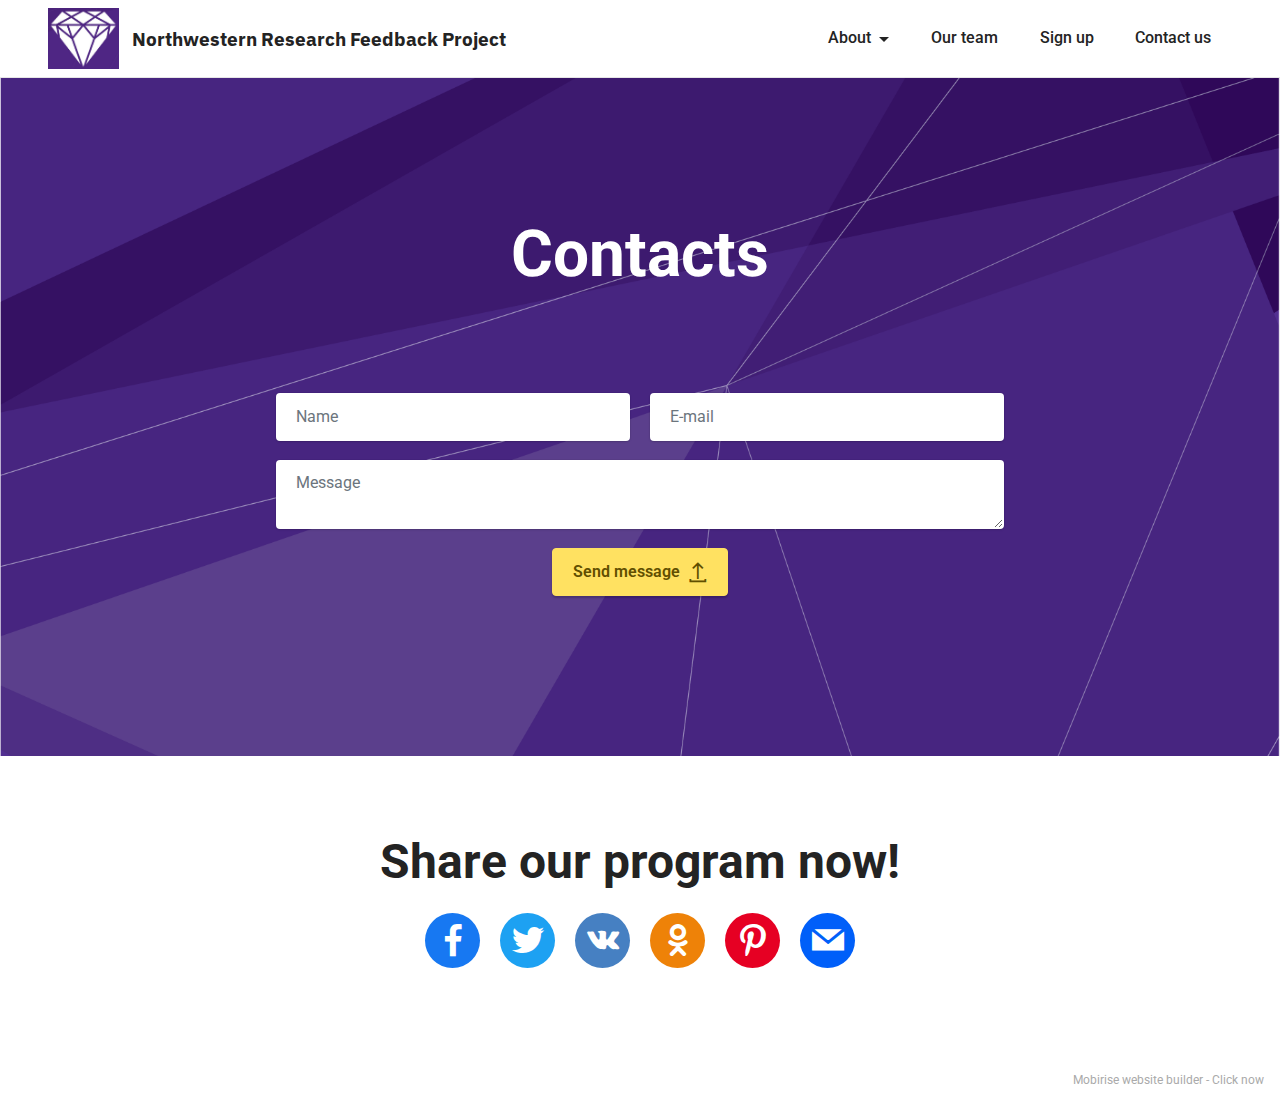
==== commit 1edb1be9: "Add files via upload" ====
--- a/contact-us.html
+++ b/contact-us.html
@@ -72,7 +72,7 @@
         </div>
         <div class="row justify-content-center mt-4">
             <div class="col-lg-8 mx-auto mbr-form" data-form-type="formoid">
-                <form action="https://mobirise.eu/" method="POST" class="mbr-form form-with-styler" data-form-title="Form Name"><input type="hidden" name="email" data-form-email="true" value="PQQ2pZ46aZae8cWc3FYotUzHB9lnOnoqyMIEfvW4MexyDaoWMythWYQ0oNMSDnugoLQuLXkCArHmFyeK92TucYRjq6BwjTa9Zy0kumyvndE8mbhX/NeJVf6n2f7ukvDb">
+                <form action="https://mobirise.eu/" method="POST" class="mbr-form form-with-styler" data-form-title="Form Name"><input type="hidden" name="email" data-form-email="true" value="TZy0BovaPTVXPr2DxTynFS3q8ufOlwrst7J0bC+8v/scsgs6nHmjqnhJicUuG1GXCv31+Oq/0Ie+n2iaLDsFPmrbesFTZrvbULXzIsGM9ox2j6aoqBD7MCA9YmUz8ryL">
                     <div class="">
                         <div hidden="hidden" data-form-alert="" class="alert alert-success col-12">Thanks for reaching out to us! 
 We'll reply soon!</div>
@@ -133,7 +133,7 @@
             </div>
         </div>
     </div>
-</section><section style="background-color: #fff; font-family: -apple-system, BlinkMacSystemFont, 'Segoe UI', 'Roboto', 'Helvetica Neue', Arial, sans-serif; color:#aaa; font-size:12px; padding: 0; align-items: center; display: flex;"><a href="https://mobirise.site/b" style="flex: 1 1; height: 3rem; padding-left: 1rem;"></a><p style="flex: 0 0 auto; margin:0; padding-right:1rem;">Design a free website with <a href="https://mobirise.site/z" style="color:#aaa;">Mobirise</a></p></section><script src="assets/web/assets/jquery/jquery.min.js"></script>  <script src="assets/popper/popper.min.js"></script>  <script src="assets/tether/tether.min.js"></script>  <script src="assets/bootstrap/js/bootstrap.min.js"></script>  <script src="assets/smoothscroll/smooth-scroll.js"></script>  <script src="assets/formstyler/jquery.formstyler.js"></script>  <script src="assets/formstyler/jquery.formstyler.min.js"></script>  <script src="assets/datepicker/jquery.datetimepicker.full.js"></script>  <script src="assets/sociallikes/social-likes.js"></script>  <script src="assets/dropdown/js/nav-dropdown.js"></script>  <script src="assets/dropdown/js/navbar-dropdown.js"></script>  <script src="assets/touchswipe/jquery.touch-swipe.min.js"></script>  <script src="assets/theme/js/script.js"></script>  <script src="assets/formoid/formoid.min.js"></script>  
+</section><section style="background-color: #fff; font-family: -apple-system, BlinkMacSystemFont, 'Segoe UI', 'Roboto', 'Helvetica Neue', Arial, sans-serif; color:#aaa; font-size:12px; padding: 0; align-items: center; display: flex;"><a href="https://mobirise.site/j" style="flex: 1 1; height: 3rem; padding-left: 1rem;"></a><p style="flex: 0 0 auto; margin:0; padding-right:1rem;">Mobirise website builder - <a href="https://mobirise.site/n" style="color:#aaa;">Click now</a></p></section><script src="assets/web/assets/jquery/jquery.min.js"></script>  <script src="assets/popper/popper.min.js"></script>  <script src="assets/tether/tether.min.js"></script>  <script src="assets/bootstrap/js/bootstrap.min.js"></script>  <script src="assets/smoothscroll/smooth-scroll.js"></script>  <script src="assets/formstyler/jquery.formstyler.js"></script>  <script src="assets/formstyler/jquery.formstyler.min.js"></script>  <script src="assets/datepicker/jquery.datetimepicker.full.js"></script>  <script src="assets/sociallikes/social-likes.js"></script>  <script src="assets/dropdown/js/nav-dropdown.js"></script>  <script src="assets/dropdown/js/navbar-dropdown.js"></script>  <script src="assets/touchswipe/jquery.touch-swipe.min.js"></script>  <script src="assets/theme/js/script.js"></script>  <script src="assets/formoid/formoid.min.js"></script>  
   
   
 </body>
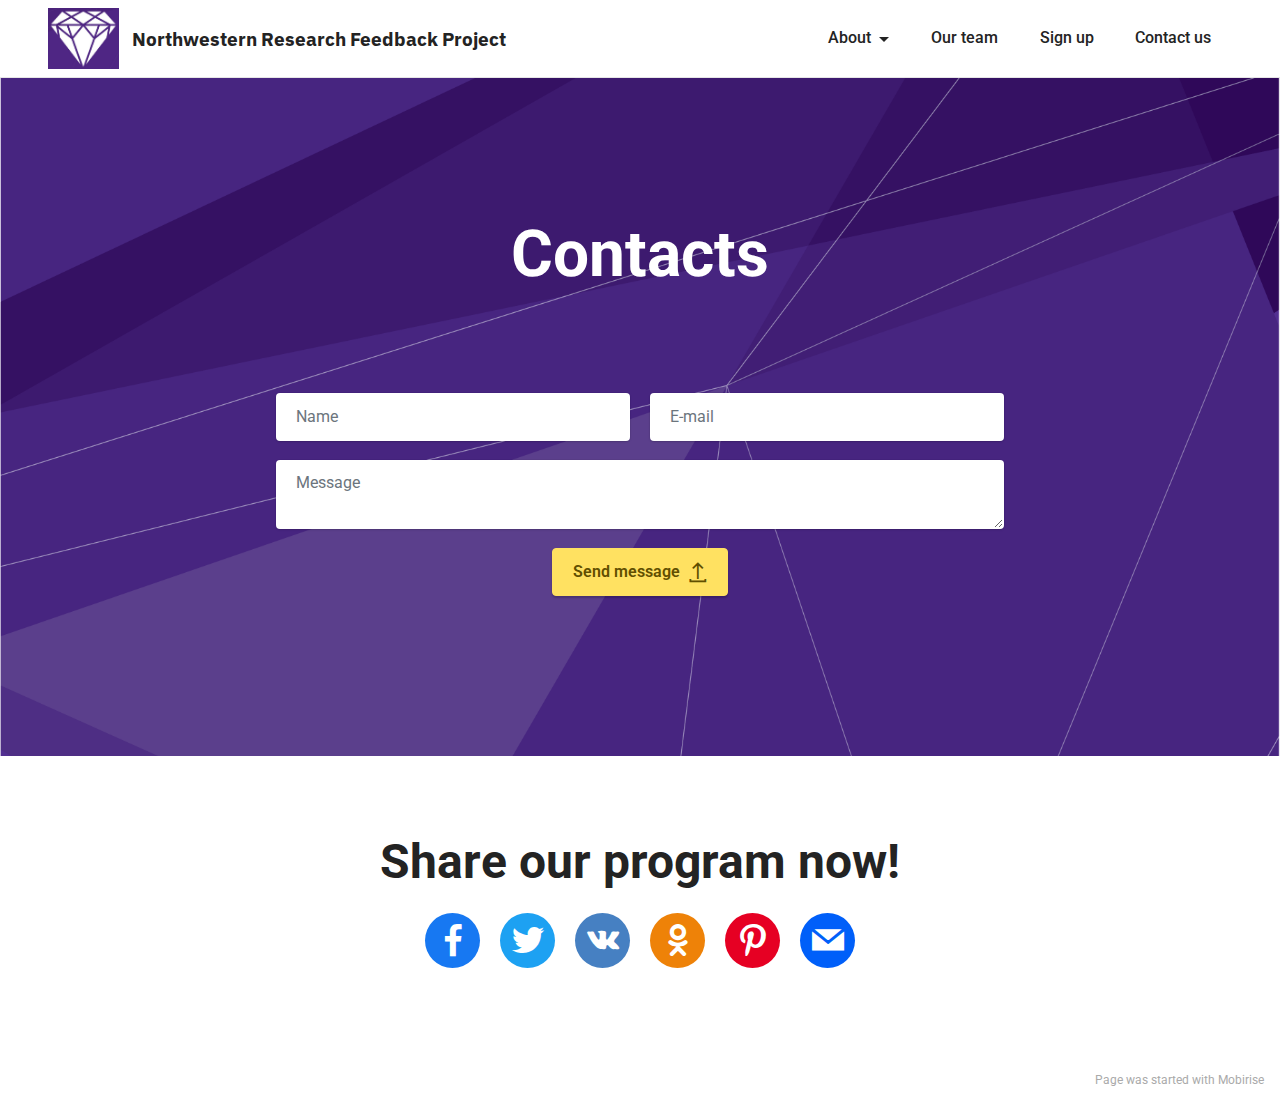
==== commit 2aa1919c: "Add files via upload" ====
--- a/contact-us.html
+++ b/contact-us.html
@@ -72,7 +72,7 @@
         </div>
         <div class="row justify-content-center mt-4">
             <div class="col-lg-8 mx-auto mbr-form" data-form-type="formoid">
-                <form action="https://mobirise.eu/" method="POST" class="mbr-form form-with-styler" data-form-title="Form Name"><input type="hidden" name="email" data-form-email="true" value="TZy0BovaPTVXPr2DxTynFS3q8ufOlwrst7J0bC+8v/scsgs6nHmjqnhJicUuG1GXCv31+Oq/0Ie+n2iaLDsFPmrbesFTZrvbULXzIsGM9ox2j6aoqBD7MCA9YmUz8ryL">
+                <form action="https://mobirise.eu/" method="POST" class="mbr-form form-with-styler" data-form-title="Form Name"><input type="hidden" name="email" data-form-email="true" value="i3NzSje5K7m5BKfpQJN2K0uTv9thJDc3EPy1GaCpUhwq2CYMPPhcZMkiHbLSacFIXvNslNE4Prq0OnjuJ+nzG1PI5tXWQr2vOCKelwEC62ecwEKEXbh04B7lXFkU7lNk">
                     <div class="">
                         <div hidden="hidden" data-form-alert="" class="alert alert-success col-12">Thanks for reaching out to us! 
 We'll reply soon!</div>
@@ -133,7 +133,7 @@
             </div>
         </div>
     </div>
-</section><section style="background-color: #fff; font-family: -apple-system, BlinkMacSystemFont, 'Segoe UI', 'Roboto', 'Helvetica Neue', Arial, sans-serif; color:#aaa; font-size:12px; padding: 0; align-items: center; display: flex;"><a href="https://mobirise.site/j" style="flex: 1 1; height: 3rem; padding-left: 1rem;"></a><p style="flex: 0 0 auto; margin:0; padding-right:1rem;">Mobirise website builder - <a href="https://mobirise.site/n" style="color:#aaa;">Click now</a></p></section><script src="assets/web/assets/jquery/jquery.min.js"></script>  <script src="assets/popper/popper.min.js"></script>  <script src="assets/tether/tether.min.js"></script>  <script src="assets/bootstrap/js/bootstrap.min.js"></script>  <script src="assets/smoothscroll/smooth-scroll.js"></script>  <script src="assets/formstyler/jquery.formstyler.js"></script>  <script src="assets/formstyler/jquery.formstyler.min.js"></script>  <script src="assets/datepicker/jquery.datetimepicker.full.js"></script>  <script src="assets/sociallikes/social-likes.js"></script>  <script src="assets/dropdown/js/nav-dropdown.js"></script>  <script src="assets/dropdown/js/navbar-dropdown.js"></script>  <script src="assets/touchswipe/jquery.touch-swipe.min.js"></script>  <script src="assets/theme/js/script.js"></script>  <script src="assets/formoid/formoid.min.js"></script>  
+</section><section style="background-color: #fff; font-family: -apple-system, BlinkMacSystemFont, 'Segoe UI', 'Roboto', 'Helvetica Neue', Arial, sans-serif; color:#aaa; font-size:12px; padding: 0; align-items: center; display: flex;"><a href="https://mobirise.site/k" style="flex: 1 1; height: 3rem; padding-left: 1rem;"></a><p style="flex: 0 0 auto; margin:0; padding-right:1rem;">Page was <a href="https://mobirise.site/h" style="color:#aaa;">started with</a> Mobirise</p></section><script src="assets/web/assets/jquery/jquery.min.js"></script>  <script src="assets/popper/popper.min.js"></script>  <script src="assets/tether/tether.min.js"></script>  <script src="assets/bootstrap/js/bootstrap.min.js"></script>  <script src="assets/smoothscroll/smooth-scroll.js"></script>  <script src="assets/formstyler/jquery.formstyler.js"></script>  <script src="assets/formstyler/jquery.formstyler.min.js"></script>  <script src="assets/datepicker/jquery.datetimepicker.full.js"></script>  <script src="assets/sociallikes/social-likes.js"></script>  <script src="assets/dropdown/js/nav-dropdown.js"></script>  <script src="assets/dropdown/js/navbar-dropdown.js"></script>  <script src="assets/touchswipe/jquery.touch-swipe.min.js"></script>  <script src="assets/theme/js/script.js"></script>  <script src="assets/formoid/formoid.min.js"></script>  
   
   
 </body>
